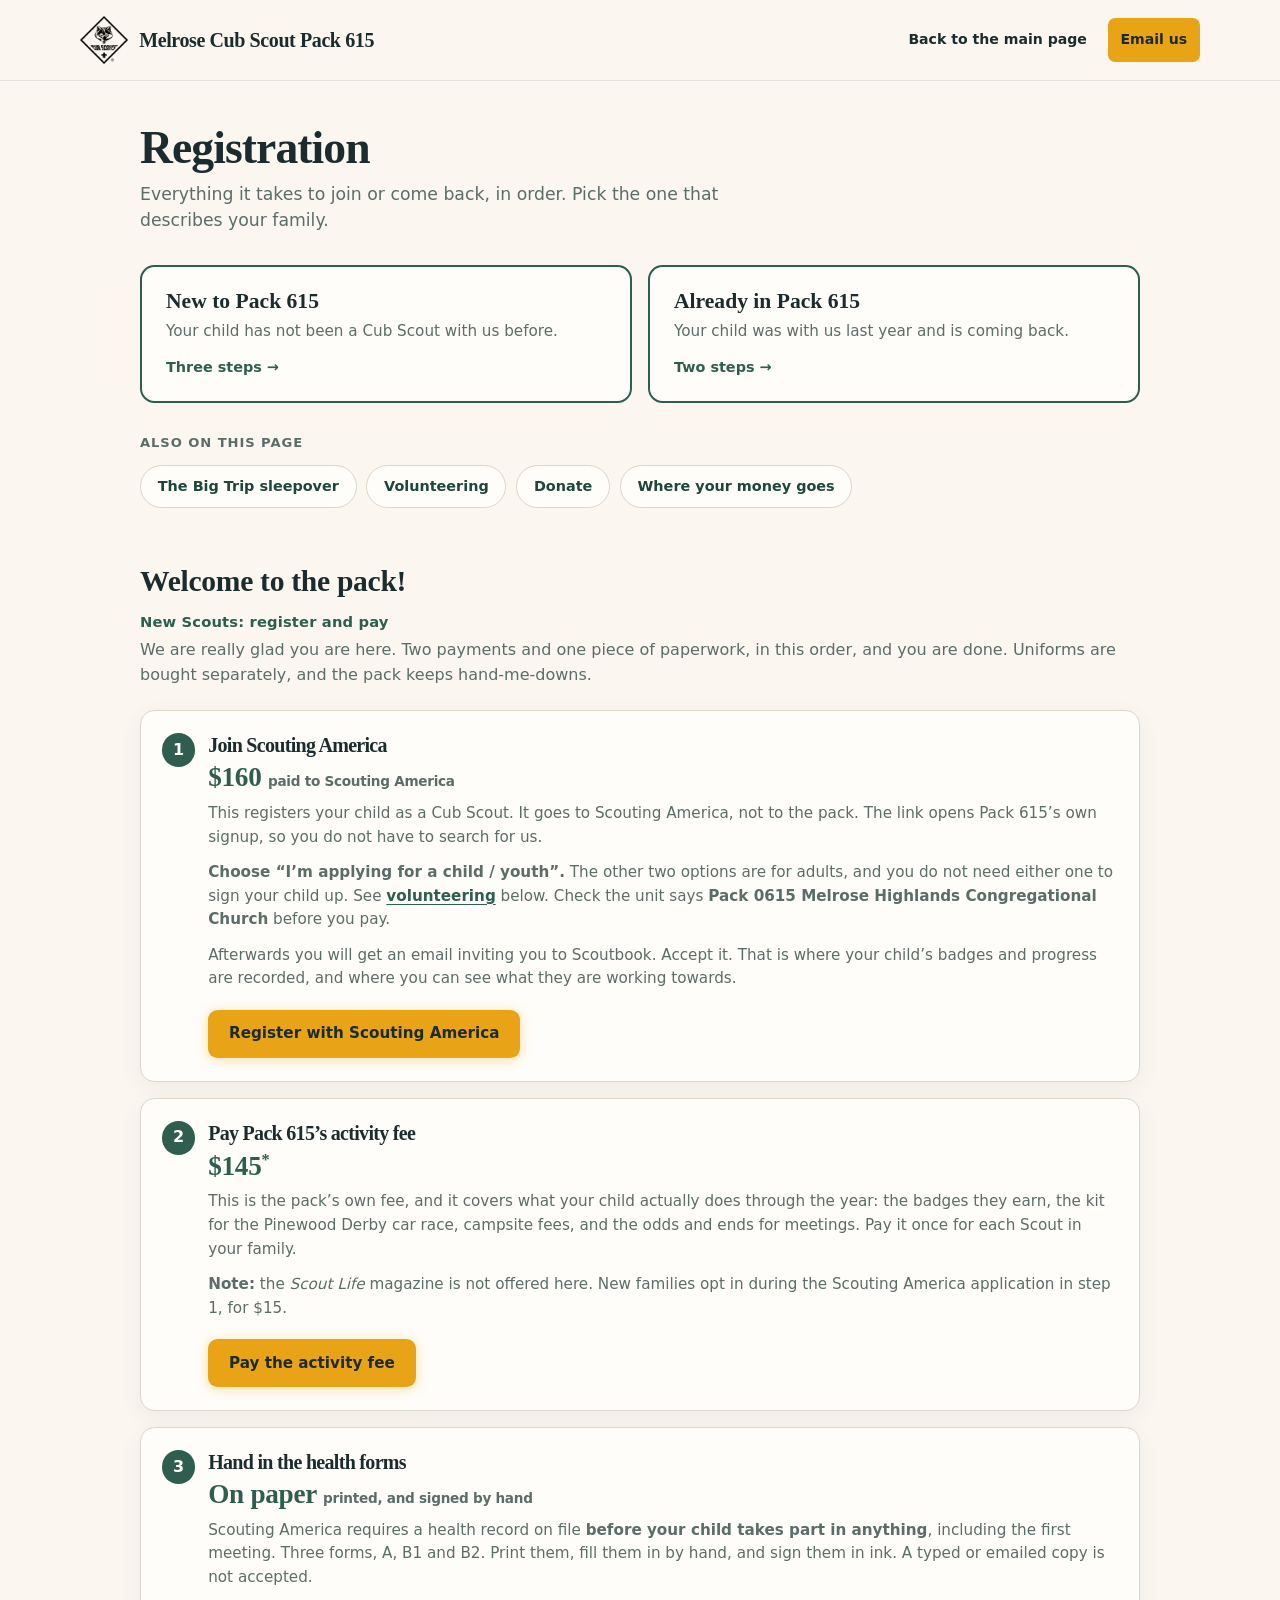
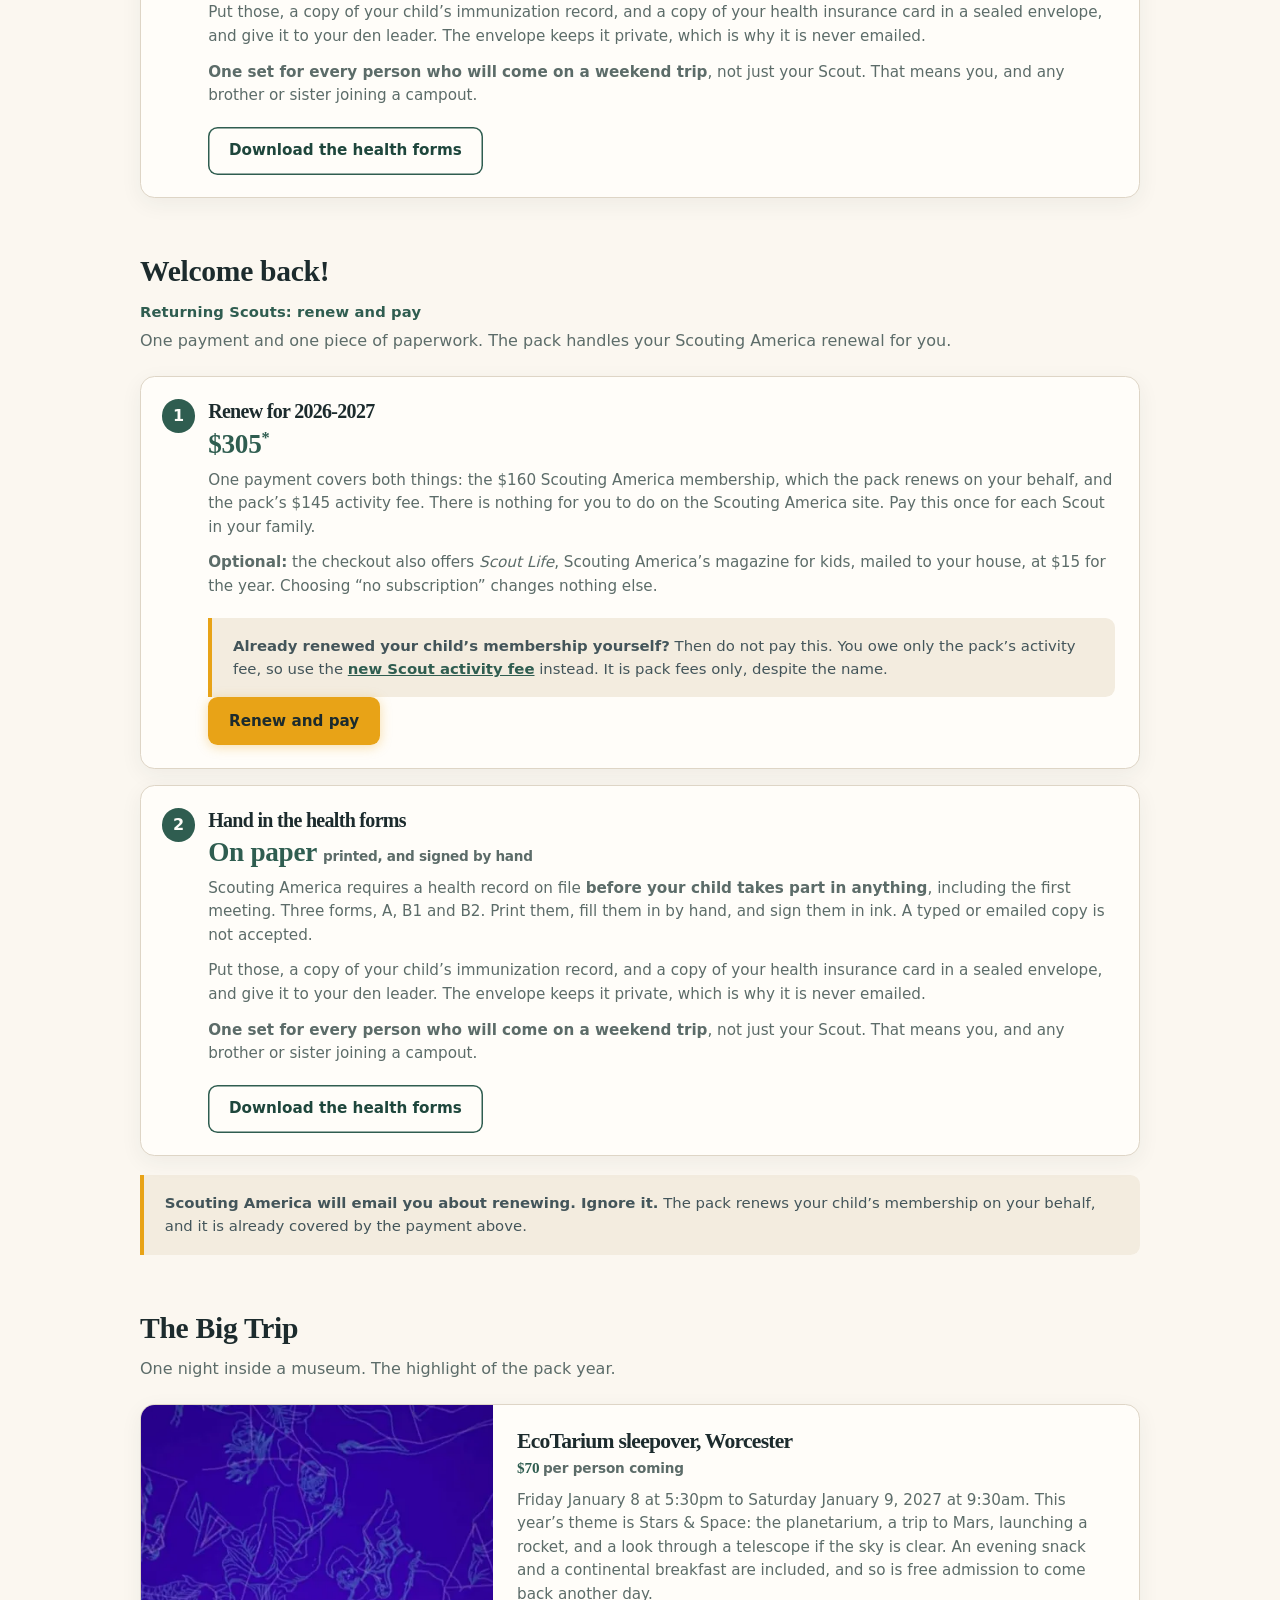
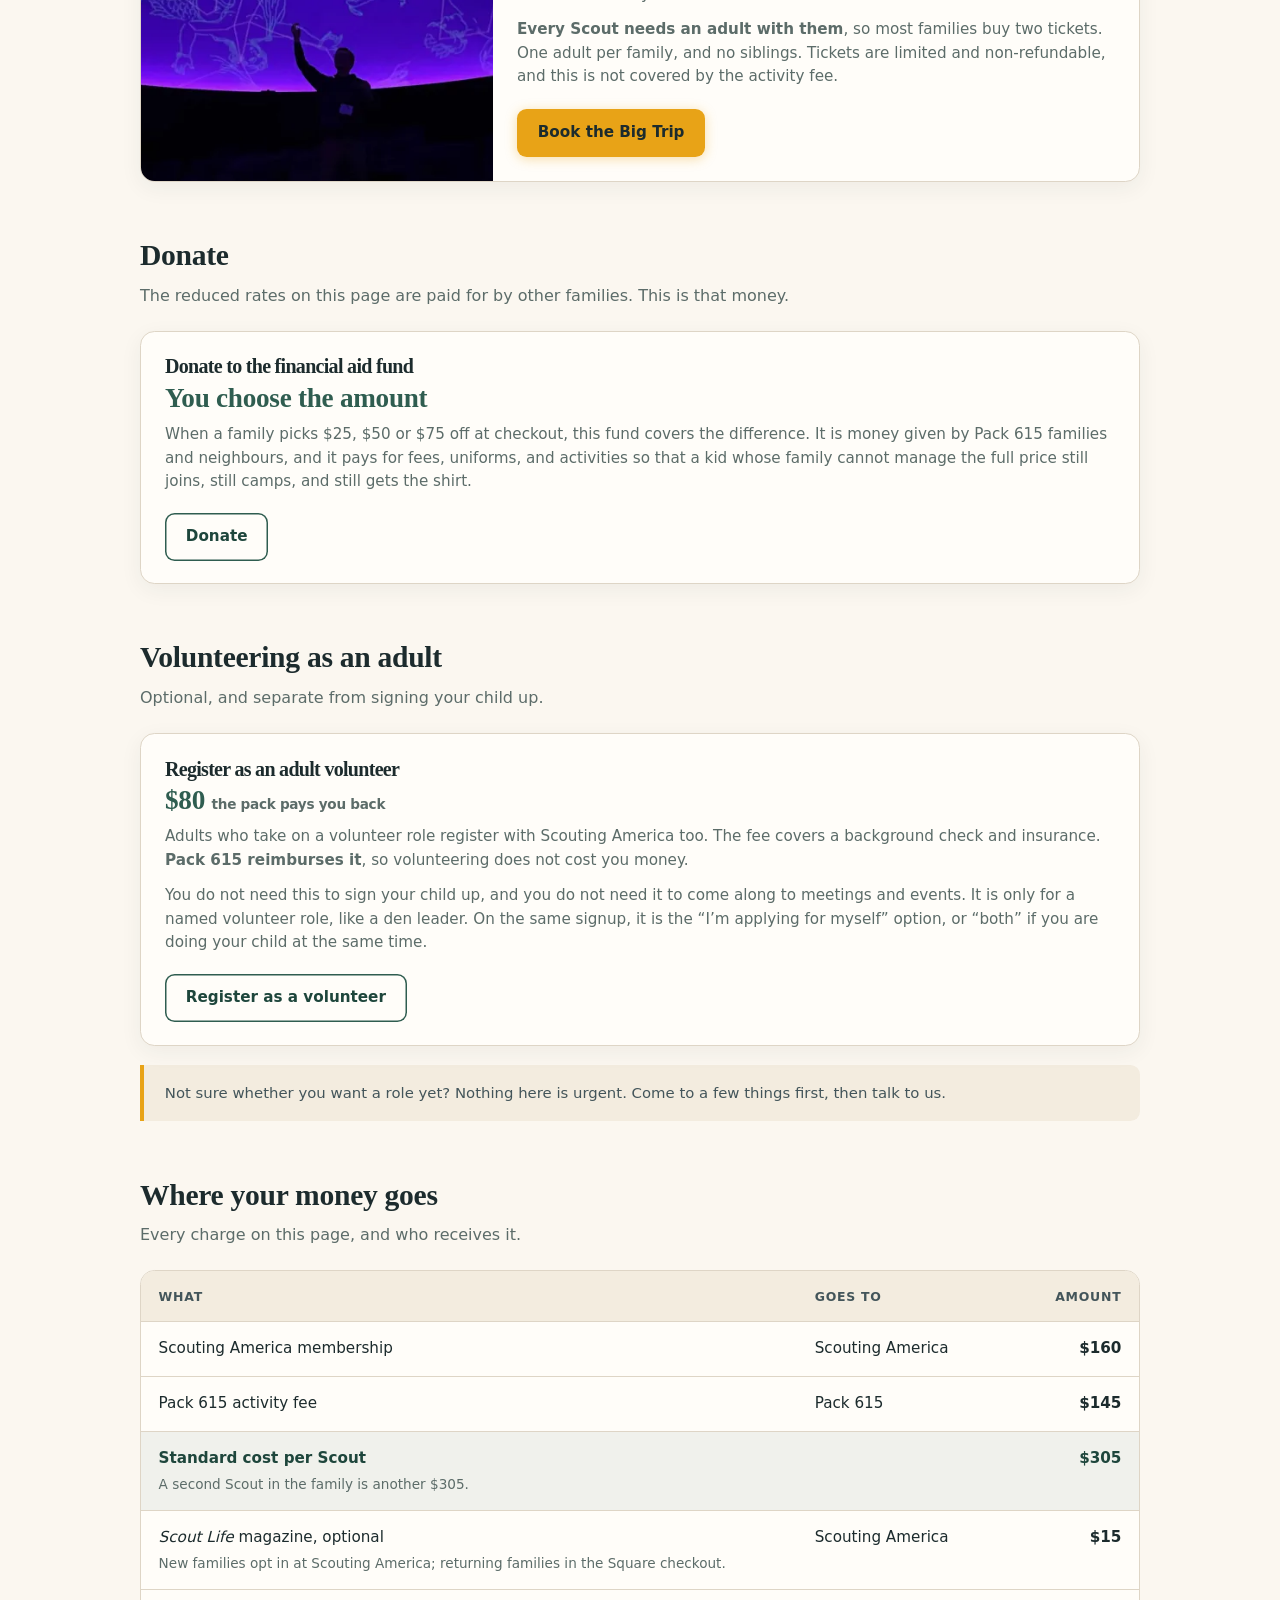
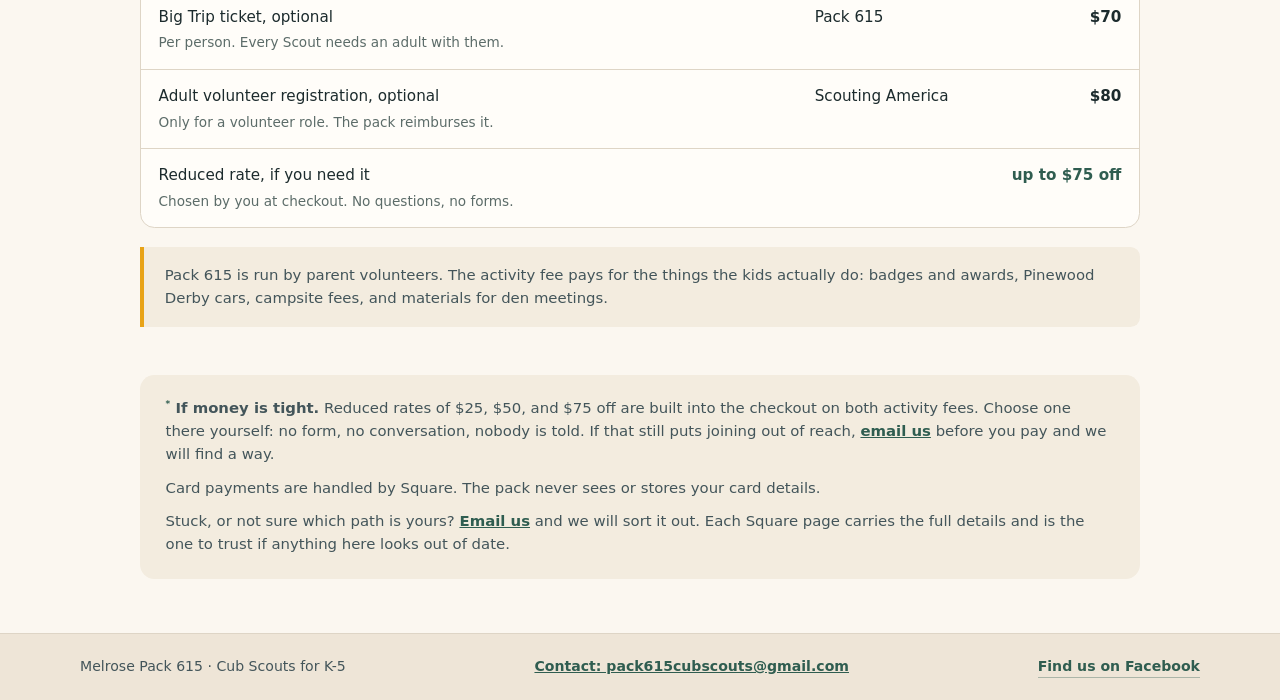
==== register/index.html @ 04fb2e7a "Add /register, correct the annual cost, add the Big Trip band The FAQ said about $290 a year, from $" ====
<!doctype html>
<html lang="en">
  <head>
    <meta charset="utf-8">
    <meta name="viewport" content="width=device-width, initial-scale=1">
    <meta name="robots" content="noindex, follow">
    <meta name="description" content="How to register with Melrose Cub Scout Pack 615: what to pay, what to sign, and in what order. New and returning families each have their own steps.">
    <title>Registration | Melrose Cub Scout Pack 615</title>
    <link rel="icon" href="../assets/cub-scouts-logo-black.png" type="image/png">
    <link rel="stylesheet" href="../assets/site.css?v=98">
    <style>
      .pay-main { width: min(1000px, calc(100% - 2.5rem)); margin: 0 auto; padding: 2.6rem 0 3.4rem; }
      .pay-head { max-width: 38rem; }
      .pay-head h1 { margin: 0 0 .55rem; font-family: var(--display); font-size: clamp(2rem, 5vw, 2.85rem); font-weight: 700; letter-spacing: -.02em; line-height: 1.08; }
      .pay-head p { margin: 0; color: var(--muted); font-size: 1.08rem; }

      .pay-fork { display: grid; gap: 1rem; margin: 1.9rem 0 0; padding: 0; list-style: none; }
      @media (min-width: 700px) { .pay-fork { grid-template-columns: repeat(2, 1fr); } }
      .fork-card { display: block; padding: 1.4rem 1.5rem; border: 2px solid var(--pine); border-radius: .9rem; background: var(--white); color: var(--ink); text-decoration: none; transition: background .18s ease, transform .18s ease; }
      .fork-card:hover { background: var(--cream); transform: translateY(-2px); }
      .fork-card strong { display: block; font-family: var(--display); font-size: 1.35rem; font-weight: 700; line-height: 1.2; }
      .fork-card span { display: block; margin-top: .3rem; color: var(--muted); font-size: .95rem; }
      .fork-card em { display: block; margin-top: .8rem; color: var(--pine); font-size: .9rem; font-weight: 800; font-style: normal; }

      .jump-label { margin: 1.9rem 0 .7rem; color: var(--muted); font-size: .82rem; font-weight: 800; letter-spacing: .07em; text-transform: uppercase; }
      .jump-nav { display: flex; flex-wrap: wrap; gap: .6rem; margin: 0; padding: 0; list-style: none; }
      .jump-nav a { display: inline-flex; align-items: center; min-height: 2.7rem; padding: .5rem 1.05rem; border: 1px solid var(--line); border-radius: 2rem; background: var(--white); color: var(--pine-deep); font-size: .9rem; font-weight: 800; text-decoration: none; transition: background .18s ease, border-color .18s ease; }
      .jump-nav a:hover { border-color: var(--pine); background: var(--cream); }

      .trip-card { display: grid; gap: 0; border: 1px solid var(--line); border-radius: .9rem; background: var(--white); box-shadow: 0 6px 22px rgba(28, 43, 45, .06); overflow: hidden; }
      @media (min-width: 760px) { .trip-card { grid-template-columns: 22rem 1fr; } }
      .trip-figure { margin: 0; background: var(--cream); }
      .trip-figure img { width: 100%; height: 100%; min-height: 13rem; object-fit: cover; object-position: 50% 45%; }
      .trip-body { padding: 1.5rem; }
      .trip-body h3 { margin: 0 0 .3rem; font-family: var(--display); font-size: 1.35rem; font-weight: 700; line-height: 1.2; }
      .trip-body p { margin: 0 0 .75rem; color: var(--muted); font-size: .95rem; }
      .trip-body p.step-amount { color: var(--pine); }
      .trip-body .button { margin-top: .5rem; }

      .pay-path { margin: 3.2rem 0 0; scroll-margin-top: 6rem; }
      .path-label { display: block; margin-top: .35rem; color: var(--pine); font-family: var(--body); font-size: .92rem; font-weight: 800; letter-spacing: .01em; }
      @media (max-width: 460px) { .pay-main .brand-name, .site-header .brand-name { font-size: .95rem; } }
      .pay-nav { display: flex; align-items: center; gap: .5rem; font-size: .88rem; font-weight: 700; }
      .pay-nav a { display: inline-flex; align-items: center; min-height: 2.75rem; padding: .5rem .8rem; white-space: nowrap; border-radius: .45rem; color: var(--ink); text-decoration: none; }
      .pay-nav a:hover { background: var(--cream); }
      .pay-nav .pay-nav-cta { background: var(--gold); font-weight: 800; }
      .pay-nav .pay-nav-cta:hover { background: #f2b834; }
      .nav-short { display: inline; }
      .nav-long { display: none; }
      @media (min-width: 560px) { .nav-short { display: none; } .nav-long { display: inline; } }
      .pay-path > h2 { margin: 0 0 .3rem; font-family: var(--display); font-size: 1.85rem; font-weight: 700; letter-spacing: -.01em; }
      .pay-path > .path-sub { margin: 0 0 1.4rem; color: var(--muted); font-size: 1rem; }

      .steps { margin: 0; padding: 0; list-style: none; counter-reset: step; }
      .steps > li { position: relative; margin: 0 0 1rem; padding: 1.4rem 1.5rem 1.4rem 4.2rem; border: 1px solid var(--line); border-radius: .9rem; background: var(--white); box-shadow: 0 6px 22px rgba(28, 43, 45, .06); }
      .steps > li::before { counter-increment: step; content: counter(step); position: absolute; top: 1.4rem; left: 1.3rem; display: flex; align-items: center; justify-content: center; width: 2.1rem; height: 2.1rem; border-radius: 50%; background: var(--pine); color: var(--white); font-size: 1rem; font-weight: 800; }
      .steps.single > li::before { content: none; }
      .steps.single > li { padding-left: 1.5rem; }
      .steps h3 { margin: 0 0 .3rem; font-family: var(--display); font-size: 1.25rem; font-weight: 700; line-height: 1.25; }
      .step-amount { margin: 0 0 .55rem; color: var(--pine); font-family: var(--display); font-size: 1.7rem; font-weight: 700; letter-spacing: -.01em; line-height: 1.1; }
      .amt-sub { font-family: var(--body); font-size: .85rem; font-weight: 700; color: var(--muted); }
      /* Ember measures 4.42:1 on white and 3.82:1 on cream, under the 4.5:1
         small-text minimum. Pine is 7.38:1 and 6.38:1. Scoped here rather than
         changed globally, which would touch every page on the site. */
      .amt-star { color: var(--pine); font-size: .6em; font-weight: 800; }
      .steps p.step-note { margin: 0 0 .75rem; color: var(--muted); font-size: .95rem; }
      .steps p.step-note:last-of-type { margin-bottom: 1.2rem; }
      .steps .button { align-self: flex-start; }

      .aside-note { margin: 1.2rem 0 0; padding: 1.05rem 1.3rem; border-left: 4px solid var(--gold); border-radius: 0 .6rem .6rem 0; background: var(--cream); color: #43555a; font-size: .93rem; }
      .aside-note p { margin: 0; }
      .aside-note a { color: var(--pine); font-weight: 800; }

      .table-scroll { overflow-x: auto; border: 1px solid var(--line); border-radius: .9rem; background: var(--white); }
      .money-table { width: 100%; border-collapse: collapse; font-size: .95rem; }
      .money-table th, .money-table td { padding: .95rem 1.1rem; text-align: left; border-bottom: 1px solid var(--line); vertical-align: top; }
      .money-table thead th { background: var(--cream); font-size: .78rem; font-weight: 800; letter-spacing: .06em; text-transform: uppercase; color: #43555a; }
      .money-table td:last-child, .money-table th:last-child { text-align: right; white-space: nowrap; font-weight: 800; }
      .money-table tbody tr:last-child td { border-bottom: 0; }
      .row-sub { display: block; margin-top: .2rem; color: var(--muted); font-size: .85rem; font-weight: 400; }
      .row-total td { background: rgba(47, 93, 80, .07); color: var(--pine-deep); font-weight: 800; }
      .row-credit td:last-child { color: var(--pine); }
      .pay-foot { margin: 3rem 0 0; padding: 1.4rem 1.6rem; border-radius: .9rem; background: var(--cream); color: #43555a; font-size: .93rem; }
      .pay-foot p { margin: 0 0 .65rem; }
      .pay-foot p:last-child { margin-bottom: 0; }
      .pay-foot a { color: var(--pine); font-weight: 800; }
    </style>
    <script async src="https://www.googletagmanager.com/gtag/js?id=G-9PP2PN8PCG"></script>
    <script>
      window.dataLayer = window.dataLayer || [];
      function gtag(){dataLayer.push(arguments);}
      gtag('js', new Date());
      gtag('config', 'G-9PP2PN8PCG');
    </script>
    <script data-goatcounter="https://melrosepack615.goatcounter.com/count"
            async src="//gc.zgo.at/count.js"></script>
  </head>
  <body>
    <a class="skip-link" href="#main">Skip to content</a>

    <header class="site-header">
      <div class="header-inner">
        <a class="brand" href="/"><img src="../assets/cub-scouts-logo-black.png" alt=""><span class="brand-name">Melrose Cub <span class="brand-break">Scout Pack 615</span></span></a>
        <nav class="pay-nav" aria-label="Primary navigation">
          <a href="/"><span class="nav-long">Back to the main page</span><span class="nav-short">Home</span></a>
          <a class="pay-nav-cta" data-track="email-contact-register" href="mailto:pack615cubscouts@gmail.com">Email us</a>
        </nav>
      </div>
    </header>

    <!-- Every figure and condition below was checked line by line against all four
         Square product pages on 2026-09-05. Square is the source of truth: the pack
         edits it directly. Re-read every product page at recharter and whenever a
         fee changes. The arithmetic that confirms the model: activity fee $145,
         plus $160 membership, plus optional $15 Scout Life = $320 top of the
         returning range; $145 + $160 minus the largest $75 reduction = $230 bottom. -->
    <main class="pay-main" id="main">
      <div class="pay-head">
        <h1>Registration</h1>
        <p>Everything it takes to join or come back, in order. Pick the one that describes your family.</p>
      </div>

      <ul class="pay-fork">
        <li>
          <a class="fork-card" data-track="choose-new" href="#new">
            <strong>New to Pack 615</strong>
            <span>Your child has not been a Cub Scout with us before.</span>
            <em>Three steps &rarr;</em>
          </a>
        </li>
        <li>
          <a class="fork-card" data-track="choose-returning" href="#returning">
            <strong>Already in Pack 615</strong>
            <span>Your child was with us last year and is coming back.</span>
            <em>Two steps &rarr;</em>
          </a>
        </li>
      </ul>

      <p class="jump-label">Also on this page</p>
      <ul class="jump-nav">
        <li><a data-track="jump-bigtrip" href="#bigtrip">The Big Trip sleepover</a></li>
        <li><a data-track="jump-volunteering" href="#volunteering">Volunteering</a></li>
        <li><a data-track="jump-donate" href="#donate">Donate</a></li>
        <li><a data-track="jump-breakdown" href="#breakdown">Where your money goes</a></li>
      </ul>

      <section class="pay-path" id="new" aria-labelledby="new-heading">
        <h2 id="new-heading">Welcome to the pack!<span class="path-label">New Scouts: register and pay</span></h2>
        <p class="path-sub">We are really glad you are here. Two payments and one piece of paperwork, in this order, and you are done. Uniforms are bought separately, and the pack keeps hand-me-downs.</p>

        <ol class="steps">
          <li>
            <h3>Join Scouting America</h3>
            <p class="step-amount">$160 <span class="amt-sub">paid to Scouting America</span></p>
            <p class="step-note">This registers your child as a Cub Scout. It goes to Scouting America, not to the pack. The link opens Pack 615&rsquo;s own signup, so you do not have to search for us.</p>
            <p class="step-note"><strong>Choose &ldquo;I&rsquo;m applying for a child / youth&rdquo;.</strong> The other two options are for adults, and you do not need either one to sign your child up. See <a class="text-link" href="#volunteering">volunteering</a> below. Check the unit says <strong>Pack 0615 Melrose Highlands Congregational Church</strong> before you pay.</p>
            <p class="step-note">Afterwards you will get an email inviting you to Scoutbook. Accept it. That is where your child&rsquo;s badges and progress are recorded, and where you can see what they are working towards.</p>
            <a class="button button-primary" data-track="new-step-1-scouting-america" href="https://my.scouting.org/VES/OnlineReg/1.0.0/?tu=UF-MB-227paa0615" target="_blank" rel="noopener noreferrer">Register with Scouting America<span class="visually-hidden"> (opens in a new tab)</span></a>
          </li>
          <li>
            <h3>Pay Pack 615&rsquo;s activity fee</h3>
            <p class="step-amount">$145<sup class="amt-star">*</sup></p>
            <p class="step-note">This is the pack&rsquo;s own fee, and it covers what your child actually does through the year: the badges they earn, the kit for the Pinewood Derby car race, campsite fees, and the odds and ends for meetings. Pay it once for each Scout in your family.</p>
            <p class="step-note"><strong>Note:</strong> the <em>Scout Life</em> magazine is not offered here. New families opt in during the Scouting America application in step 1, for $15.</p>
            <a class="button button-primary" data-track="new-step-2-activity-fee" href="https://cub-scout-pack-615.square.site/product/pack-615-annual-activity-fee-for-new-scouts-2026-2027-/K3UUQYSECRKVDFJDXLRHYE5B" target="_blank" rel="noopener noreferrer">Pay the activity fee<span class="visually-hidden"> for new Scouts, opens Square in a new tab</span></a>
          </li>
          <li>
            <h3>Hand in the health forms</h3>
            <p class="step-amount">On paper <span class="amt-sub">printed, and signed by hand</span></p>
            <p class="step-note">Scouting America requires a health record on file <strong>before your child takes part in anything</strong>, including the first meeting. Three forms, A, B1 and B2. Print them, fill them in by hand, and sign them in ink. A typed or emailed copy is not accepted.</p>
            <p class="step-note">Put those, a copy of your child&rsquo;s immunization record, and a copy of your health insurance card in a sealed envelope, and give it to your den leader. The envelope keeps it private, which is why it is never emailed.</p>
            <p class="step-note"><strong>One set for every person who will come on a weekend trip</strong>, not just your Scout. That means you, and any brother or sister joining a campout.</p>
            <a class="button button-outline" data-track="health-forms" href="https://filestore.scouting.org/filestore/HealthSafety/pdf/680-001_AB.pdf" target="_blank" rel="noopener noreferrer">Download the health forms<span class="visually-hidden"> (PDF, opens in a new tab)</span></a>
          </li>
        </ol>
      </section>

      <section class="pay-path" id="returning" aria-labelledby="returning-heading">
        <h2 id="returning-heading">Welcome back!<span class="path-label">Returning Scouts: renew and pay</span></h2>
        <p class="path-sub">One payment and one piece of paperwork. The pack handles your Scouting America renewal for you.</p>

        <ol class="steps">
          <li>
            <h3>Renew for 2026-2027</h3>
            <p class="step-amount">$305<sup class="amt-star">*</sup></p>
            <p class="step-note">One payment covers both things: the $160 Scouting America membership, which the pack renews on your behalf, and the pack&rsquo;s $145 activity fee. There is nothing for you to do on the Scouting America site. Pay this once for each Scout in your family.</p>
            <p class="step-note"><strong>Optional:</strong> the checkout also offers <em>Scout Life</em>, Scouting America&rsquo;s magazine for kids, mailed to your house, at $15 for the year. Choosing &ldquo;no subscription&rdquo; changes nothing else.</p>
            <div class="aside-note aside-inline">
              <p><strong>Already renewed your child&rsquo;s membership yourself?</strong> Then do not pay this. You owe only the pack&rsquo;s activity fee, so use the <a data-track="returning-already-renewed" href="https://cub-scout-pack-615.square.site/product/pack-615-annual-activity-fee-for-new-scouts-2026-2027-/K3UUQYSECRKVDFJDXLRHYE5B" target="_blank" rel="noopener noreferrer">new Scout activity fee<span class="visually-hidden"> (opens Square in a new tab)</span></a> instead. It is pack fees only, despite the name.</p>
            </div>
            <a class="button button-primary" data-track="returning-renew" href="https://cub-scout-pack-615.square.site/product/pack-615-annual-activity-fee-for-returning-scouts-2026-2027-/QRHUWHSKV26BSYASTLAPGGGP" target="_blank" rel="noopener noreferrer">Renew and pay<span class="visually-hidden"> the returning Scout fee, opens Square in a new tab</span></a>
          </li>
          <li>
            <h3>Hand in the health forms</h3>
            <p class="step-amount">On paper <span class="amt-sub">printed, and signed by hand</span></p>
            <p class="step-note">Scouting America requires a health record on file <strong>before your child takes part in anything</strong>, including the first meeting. Three forms, A, B1 and B2. Print them, fill them in by hand, and sign them in ink. A typed or emailed copy is not accepted.</p>
            <p class="step-note">Put those, a copy of your child&rsquo;s immunization record, and a copy of your health insurance card in a sealed envelope, and give it to your den leader. The envelope keeps it private, which is why it is never emailed.</p>
            <p class="step-note"><strong>One set for every person who will come on a weekend trip</strong>, not just your Scout. That means you, and any brother or sister joining a campout.</p>
            <a class="button button-outline" data-track="health-forms" href="https://filestore.scouting.org/filestore/HealthSafety/pdf/680-001_AB.pdf" target="_blank" rel="noopener noreferrer">Download the health forms<span class="visually-hidden"> (PDF, opens in a new tab)</span></a>
          </li>
        </ol>

        <div class="aside-note">
          <p><strong>Scouting America will email you about renewing. Ignore it.</strong> The pack renews your child&rsquo;s membership on your behalf, and it is already covered by the payment above.</p>
        </div>

      </section>

      <section class="pay-path" id="bigtrip" aria-labelledby="bigtrip-heading">
        <h2 id="bigtrip-heading">The Big Trip</h2>
        <p class="path-sub">One night inside a museum. The highlight of the pack year.</p>

        <div class="trip-card">
          <figure class="trip-figure">
            <picture>
              <source type="image/webp" sizes="(min-width: 760px) 22rem, 100vw"
                      srcset="../assets/photos/webp/ecotarium-planetarium-card-500.webp 500w, ../assets/photos/webp/ecotarium-planetarium-card-1000.webp 1000w">
              <img src="../assets/photos/ecotarium-planetarium-card.jpg" width="1000" height="869" loading="lazy" alt="Constellations projected across the dome of the EcoTarium planetarium.">
            </picture>
          </figure>
          <div class="trip-body">
            <h3>EcoTarium sleepover, Worcester</h3>
            <p class="step-amount">$70 <span class="amt-sub">per person coming</span></p>
            <p>Friday January 8 at 5:30pm to Saturday January 9, 2027 at 9:30am. This year&rsquo;s theme is Stars &amp; Space: the planetarium, a trip to Mars, launching a rocket, and a look through a telescope if the sky is clear. An evening snack and a continental breakfast are included, and so is free admission to come back another day.</p>
            <p><strong>Every Scout needs an adult with them</strong>, so most families buy two tickets. One adult per family, and no siblings. Tickets are limited and non-refundable, and this is not covered by the activity fee.</p>
            <a class="button button-primary" data-track="pay-ecotarium" href="https://cub-scout-pack-615.square.site/product/big-trip-2026-ecotarium-sleepover-january-8/7EASFEZSZ256WSUDQSMFPQBF" target="_blank" rel="noopener noreferrer">Book the Big Trip<span class="visually-hidden"> (opens Square in a new tab)</span></a>
          </div>
        </div>
      </section>

      <section class="pay-path" id="donate" aria-labelledby="donate-heading">
        <h2 id="donate-heading">Donate</h2>
        <p class="path-sub">The reduced rates on this page are paid for by other families. This is that money.</p>

        <ol class="steps single">
          <li>
            <h3>Donate to the financial aid fund</h3>
            <p class="step-amount">You choose the amount</p>
            <p class="step-note">When a family picks $25, $50 or $75 off at checkout, this fund covers the difference. It is money given by Pack 615 families and neighbours, and it pays for fees, uniforms, and activities so that a kid whose family cannot manage the full price still joins, still camps, and still gets the shirt.</p>
            <a class="button button-outline" data-track="pay-financial-aid" href="https://cub-scout-pack-615.square.site/product/pack-financial-aid-donation/4" target="_blank" rel="noopener noreferrer">Donate<span class="visually-hidden"> to the financial aid fund, opens Square in a new tab</span></a>
          </li>
        </ol>
      </section>


      <section class="pay-path" id="volunteering" aria-labelledby="volunteering-heading">
        <h2 id="volunteering-heading">Volunteering as an adult</h2>
        <p class="path-sub">Optional, and separate from signing your child up.</p>

        <ol class="steps single">
          <li>
            <h3>Register as an adult volunteer</h3>
            <p class="step-amount">$80 <span class="amt-sub">the pack pays you back</span></p>
            <p class="step-note">Adults who take on a volunteer role register with Scouting America too. The fee covers a background check and insurance. <strong>Pack 615 reimburses it</strong>, so volunteering does not cost you money.</p>
            <p class="step-note">You do not need this to sign your child up, and you do not need it to come along to meetings and events. It is only for a named volunteer role, like a den leader. On the same signup, it is the &ldquo;I&rsquo;m applying for myself&rdquo; option, or &ldquo;both&rdquo; if you are doing your child at the same time.</p>
            <a class="button button-outline" data-track="volunteer-register" href="https://my.scouting.org/VES/OnlineReg/1.0.0/?tu=UF-MB-227paa0615" target="_blank" rel="noopener noreferrer">Register as a volunteer<span class="visually-hidden"> (opens Scouting America in a new tab)</span></a>
          </li>
        </ol>

        <div class="aside-note">
          <p>Not sure whether you want a role yet? Nothing here is urgent. Come to a few things first, then talk to us.</p>
        </div>
      </section>

      <section class="pay-path" id="breakdown" aria-labelledby="breakdown-heading">
        <h2 id="breakdown-heading">Where your money goes</h2>
        <p class="path-sub">Every charge on this page, and who receives it.</p>

        <div class="table-scroll">
          <table class="money-table">
            <caption class="visually-hidden">Pack 615 fees for the 2026-2027 year, showing who receives each payment.</caption>
            <thead>
              <tr><th scope="col">What</th><th scope="col">Goes to</th><th scope="col">Amount</th></tr>
            </thead>
            <tbody>
              <tr><td>Scouting America membership</td><td>Scouting America</td><td>$160</td></tr>
              <tr><td>Pack 615 activity fee</td><td>Pack 615</td><td>$145</td></tr>
              <tr class="row-total"><td>Standard cost <strong>per Scout</strong><br><span class="row-sub">A second Scout in the family is another $305.</span></td><td></td><td>$305</td></tr>
              <tr><td><em>Scout Life</em> magazine, optional<br><span class="row-sub">New families opt in at Scouting America; returning families in the Square checkout.</span></td><td>Scouting America</td><td>$15</td></tr>
              <tr><td>Big Trip ticket, optional<br><span class="row-sub">Per person. Every Scout needs an adult with them.</span></td><td>Pack 615</td><td>$70</td></tr>
              <tr><td>Adult volunteer registration, optional<br><span class="row-sub">Only for a volunteer role. The pack reimburses it.</span></td><td>Scouting America</td><td>$80</td></tr>
              <tr class="row-credit"><td>Reduced rate, if you need it<br><span class="row-sub">Chosen by you at checkout. No questions, no forms.</span></td><td></td><td>up to $75 off</td></tr>
            </tbody>
          </table>
        </div>

        <div class="aside-note">
          <p>Pack 615 is run by parent volunteers. The activity fee pays for the things the kids actually do: badges and awards, Pinewood Derby cars, campsite fees, and materials for den meetings.</p>
        </div>
      </section>

      <div class="pay-foot">
        <p><strong><sup class="amt-star">*</sup> If money is tight.</strong> Reduced rates of $25, $50, and $75 off are built into the checkout on both activity fees. Choose one there yourself: no form, no conversation, nobody is told. If that still puts joining out of reach, <a data-track="cost-help-contact" href="mailto:pack615cubscouts@gmail.com">email us</a> before you pay and we will find a way.</p>
        <p>Card payments are handled by Square. The pack never sees or stores your card details.</p>
        <p>Stuck, or not sure which path is yours? <a data-track="email-contact-register-foot" href="mailto:pack615cubscouts@gmail.com">Email us</a> and we will sort it out. Each Square page carries the full details and is the one to trust if anything here looks out of date.</p>
      </div>
    </main>

    <footer class="site-footer">
      <div class="footer-inner">
        <p>Melrose Pack 615 &middot; Cub Scouts for <span class="no-break">K-5</span></p>
        <a class="footer-contact" href="mailto:pack615cubscouts@gmail.com">Contact: pack615cubscouts@gmail.com</a>
        <a data-track="facebook-register" class="footer-social" href="https://www.facebook.com/melrosepack615" target="_blank" rel="noopener noreferrer">Find us on Facebook<span class="visually-hidden"> (opens in a new tab)</span></a>
      </div>
    </footer>

    <script>
      // Same shape as the main page: one data-track label feeds both counters,
      // on a click listener so the link still works if analytics is blocked.
      (function () {
        function track(name, detail) {
          if (typeof gtag === 'function') { gtag('event', name, detail || {}); }
          if (window.goatcounter && typeof window.goatcounter.count === 'function') {
            var label = (detail && detail.link_name) || name;
            window.goatcounter.count({ path: name + ': ' + label, title: label, event: true });
          }
        }
        document.addEventListener('click', function (e) {
          var el = e.target.closest && e.target.closest('[data-track]');
          if (!el) return;
          track('link_click', { link_name: el.getAttribute('data-track'), link_url: el.getAttribute('href') || '' });
        });
      })();
    </script>
  </body>
</html>
---- assets/site.css ----
:root {
  --paper: #fbf7f0;
  --cream: #f3ecdf;
  --ink: #1c2b2d;
  --pine: #2f5d50;
  --pine-deep: #1e463c;
  --gold: #e8a317;
  --ember: #c4552b;
  --muted: #5c6c69;
  --line: #ded5c6;
  --white: #fffdf9;
  --display: Iowan Old Style, Palatino Linotype, Palatino, Book Antiqua, Georgia, serif;
  --body: ui-sans-serif, system-ui, -apple-system, BlinkMacSystemFont, "Segoe UI", sans-serif;
  --shadow: 0 18px 48px rgba(28, 43, 45, .13);
}

* { box-sizing: border-box; }
html { scroll-behavior: smooth; }
body { margin: 0; background: var(--paper); color: var(--ink); font-family: var(--body); font-size: 16px; line-height: 1.55; }
img { display: block; max-width: 100%; height: auto; }
a { color: inherit; }
/* Focus ring. Gold measured 2.03:1 on paper and 1.85:1 on cream, under the 3:1
   minimum for a focus indicator, so keyboard users had a ring they could barely
   see. Pine is 6.00 to 7.38 across every light surface on the site. It is the
   reverse on the dark band, where pine drops to 2.32 and gold reaches 8.01, so
   that one surface keeps gold. Measured, not eyeballed. */
a:focus-visible, summary:focus-visible, button:focus-visible { outline: 3px solid var(--pine); outline-offset: 4px; }
.bigtrip a:focus-visible { outline-color: var(--gold); }
.skip-link { position: fixed; top: -4rem; left: 1rem; z-index: 30; padding: .7rem 1rem; border-radius: 0 0 .4rem .4rem; background: var(--ink); color: var(--paper); font-weight: 800; }
.skip-link:focus { top: 0; }

.site-header { position: sticky; top: 0; z-index: 20; border-bottom: 1px solid rgba(28, 43, 45, .1); background: rgba(251, 247, 240, .95); backdrop-filter: blur(14px); }
.header-inner, .content-wrap, .footer-inner { width: min(1120px, calc(100% - 2.5rem)); margin: 0 auto; }
.header-inner { min-height: 4.75rem; display: flex; align-items: center; justify-content: space-between; gap: 1rem; }
.brand { display: inline-flex; flex: 1 1 auto; align-items: center; min-width: 0; gap: .7rem; color: var(--ink); font-family: var(--display); font-size: 1.25rem; font-weight: 700; letter-spacing: -.02em; line-height: 1.05; text-decoration: none; white-space: nowrap; }
.brand-name { min-width: 0; }
.brand img { width: 3rem; height: 3rem; flex: 0 0 auto; object-fit: contain; }
.desktop-nav { display: none; align-items: center; gap: 1.6rem; font-size: .88rem; font-weight: 700; }
.desktop-nav a, .contact-link { color: var(--ink); text-decoration: none; }
.desktop-nav a:hover, .contact-link:hover { color: var(--pine); }
.desktop-nav a.nav-cta { display: inline-flex; align-items: center; min-height: 2.6rem; padding: .45rem 1rem; border-radius: .55rem; background: var(--gold); color: var(--ink); font-weight: 800; transition: background .18s ease; }
.desktop-nav a.nav-cta:hover { background: #f2b834; color: var(--ink); }
.contact-link { display: inline-flex; align-items: center; min-height: 2.5rem; padding: .45rem .7rem; border: 1px solid var(--line); border-radius: .35rem; font-size: .82rem; font-weight: 850; white-space: nowrap; }
.mobile-nav { position: relative; flex: 0 0 auto; }
.mobile-nav summary { display: inline-flex; align-items: center; justify-content: center; width: 2.75rem; min-width: 2.75rem; height: 2.75rem; min-height: 2.75rem; padding: 0; border: 1px solid var(--line); border-radius: .35rem; cursor: pointer; color: var(--pine); line-height: 1; list-style: none; }
.mobile-nav summary svg { width: 1.25rem; height: 1.25rem; }
.mobile-nav[open] summary { border-color: var(--pine); background: var(--cream); }
.mobile-nav summary::-webkit-details-marker { display: none; }
.mobile-links { position: absolute; top: calc(100% + .9rem); right: 0; display: grid; width: 15rem; padding: .55rem; border: 1px solid var(--line); border-radius: .6rem; background: var(--white); box-shadow: var(--shadow); }
.mobile-links a { padding: .7rem .8rem; border-radius: .35rem; font-weight: 700; text-decoration: none; }
.mobile-links a:hover { background: var(--cream); }

/* The hero shares the header's paper so the top of the page reads as one
   surface interrupted only by the photo. Gold is reserved for the headline
   marker and the primary button, so the seam is pine: structure, not accent. */
.hero { position: relative; isolation: isolate; overflow: hidden; background: var(--paper); color: var(--ink); }
.hero-media { position: relative; }
.hero-media::after { content: ""; position: absolute; right: 0; bottom: 0; left: 0; height: .35rem; background: var(--pine); }
.hero-photo { width: 100%; height: clamp(15rem, 64vw, 27rem); object-fit: cover; object-position: 50% 42%; }
.hero-inner { width: min(1120px, calc(100% - 2.5rem)); margin: 0 auto; padding: 1.7rem 0 2rem; display: grid; align-items: center; }
.hero h1, h2, h3 { font-family: var(--display); letter-spacing: -.035em; text-wrap: balance; }
.hero h1 { margin: 0; font-size: clamp(2.05rem, 7.4vw, 3.4rem); line-height: 1.02; }
.hero h1 .hl { background: linear-gradient(180deg, rgba(232, 163, 23, 0) 66%, rgba(232, 163, 23, .5) 66%, rgba(232, 163, 23, .5) 94%, rgba(232, 163, 23, 0) 94%); }
.hero-copy-block { max-width: 42rem; }
.hero-copy { max-width: 37rem; margin: .75rem 0 0; color: #3f504e; font-size: clamp(.95rem, 2.8vw, 1.08rem); line-height: 1.45; }
.hero-actions { display: grid; gap: .6rem; margin-top: 1.1rem; }
.button { display: inline-flex; align-items: center; justify-content: center; min-height: 3rem; padding: .7rem 1.3rem; border: 0; border-radius: .6rem; font-size: .95rem; font-weight: 750; text-align: center; text-decoration: none; transition: background .18s ease, color .18s ease, transform .18s ease, box-shadow .18s ease; }
.button:hover { transform: translateY(-1px); }
.button-primary { background: var(--gold); color: var(--ink); box-shadow: 0 2px 12px rgba(232, 163, 23, .35); }
.button-primary:hover { background: #f2b834; }
.button-ghost { box-shadow: inset 0 0 0 1.5px rgba(251, 247, 240, .75); color: var(--paper); }
.button-ghost:hover { box-shadow: inset 0 0 0 1.5px var(--paper); background: rgba(251, 247, 240, .12); }
.button-outline { box-shadow: inset 0 0 0 1.5px var(--pine); color: var(--pine-deep); background: rgba(255, 253, 249, .55); }
.button-outline:hover { background: var(--white); }
.hero-note { max-width: 34rem; margin: .6rem 0 0; color: #4c5e5b; font-size: .84rem; font-weight: 650; }

.home-intro { position: relative; z-index: 1; margin-top: -4.6rem; padding-bottom: clamp(4rem, 8vw, 6.5rem); }
.welcome-card { max-width: 58rem; padding: clamp(1.6rem, 5vw, 3rem); border: 1px solid var(--line); border-top: .45rem solid var(--ember); border-radius: .5rem; background: var(--white); box-shadow: var(--shadow); }
.welcome-card h2 { max-width: 21ch; margin: 0; font-size: clamp(2rem, 5vw, 3rem); line-height: 1.03; }
.welcome-card p { max-width: 44rem; margin: 1.1rem 0 0; color: var(--muted); font-size: 1.05rem; }
.experience-section { display: grid; overflow: hidden; margin: 1.25rem 0; border: 1px solid var(--line); border-radius: .5rem; background: var(--pine); box-shadow: 0 4px 0 rgba(28, 43, 45, .04); color: var(--paper); }
.experience-section > img { width: 100%; min-height: 15rem; object-fit: cover; }
.experience-copy { display: flex; flex-direction: column; justify-content: center; padding: clamp(1.5rem, 4vw, 2.5rem); }
.experience-copy .eyebrow { color: #f6c85f; }
.experience-copy h2 { max-width: 13ch; margin: 0; font-size: clamp(2rem, 5vw, 3rem); line-height: 1.03; }
.experience-copy p:last-child { max-width: 30rem; margin: 1rem 0 0; color: #dce9df; }
.tbc { display: inline; padding: .05em .2em; border-bottom: 2px dotted var(--ember); border-radius: .15rem; background: #fff0d0; color: #643118; font-family: var(--body); font-size: .86em; font-weight: 750; letter-spacing: 0; }
.route-grid { display: grid; gap: 1rem; margin-top: 1.25rem; }
.route-card { min-height: 15rem; padding: clamp(1.5rem, 4vw, 2.15rem); border: 1px solid var(--line); border-radius: .5rem; background: var(--white); box-shadow: 0 4px 0 rgba(28, 43, 45, .04); text-decoration: none; transition: transform .18s ease, box-shadow .18s ease; }
.route-card:hover { transform: translateY(-4px); box-shadow: var(--shadow); }
.route-card.guide { border-top: .35rem solid var(--gold); }
.route-card.join { border-top: .35rem solid var(--ember); }
.card-mark { display: grid; place-items: center; width: 2.75rem; height: 2.75rem; margin-bottom: 1.1rem; border-radius: 50%; background: var(--cream); color: var(--pine); font-family: var(--display); font-size: 1.5rem; font-weight: 800; }
.route-card h3 { margin: 0; font-size: clamp(1.75rem, 4vw, 2.25rem); line-height: 1.03; }
.route-card p { max-width: 29rem; margin: .7rem 0 0; color: var(--muted); }
.route-card .arrow { display: inline-block; margin-top: 1.25rem; color: var(--pine); font-weight: 850; }

.page-hero { position: relative; overflow: hidden; padding: clamp(3.75rem, 9vw, 7rem) 0 clamp(3.3rem, 7vw, 5.5rem); background: var(--cream); }
.page-hero .content-wrap { position: relative; z-index: 1; }
.eyebrow { margin: 0 0 .7rem; color: var(--ember); font-size: .75rem; font-weight: 900; letter-spacing: .16em; text-transform: uppercase; }
.page-hero h1 { max-width: 12ch; margin: 0; font-family: var(--display); font-size: clamp(3rem, 9vw, 5.4rem); letter-spacing: -.04em; line-height: .94; }
.page-hero p:last-child { max-width: 39rem; margin: 1.25rem 0 0; color: var(--muted); font-size: clamp(1.03rem, 2.5vw, 1.2rem); }
.embed-section { padding: clamp(2.5rem, 6vw, 4.5rem) 0 clamp(4rem, 8vw, 6.5rem); }
.guide-lead { display: grid; overflow: hidden; margin-bottom: 1.25rem; border: 1px solid var(--line); border-radius: .65rem; background: var(--cream); box-shadow: 0 4px 0 rgba(28, 43, 45, .04); }
.guide-lead > img { width: 100%; min-height: 14rem; object-fit: cover; }
.guide-lead-copy { display: flex; flex-direction: column; justify-content: center; padding: clamp(1.5rem, 4vw, 2.5rem); }
.guide-lead-copy h2 { max-width: 14ch; margin: 0; font-size: clamp(2rem, 5vw, 3rem); line-height: 1.03; }
.guide-lead-copy p:last-child { max-width: 32rem; margin: 1rem 0 0; color: var(--muted); }
.embed-card { padding: clamp(1rem, 3vw, 2rem); border: 1px solid var(--line); border-radius: .65rem; background: var(--white); box-shadow: var(--shadow); }
.embed-toolbar { display: flex; flex-wrap: wrap; align-items: center; justify-content: space-between; gap: .8rem 1.25rem; padding: .25rem .25rem 1.35rem; }
.embed-toolbar p { margin: 0; color: var(--muted); font-size: .95rem; }
.text-link { color: var(--pine); font-weight: 850; text-underline-offset: .2em; }
.embed-frame { display: block; width: 100%; height: 1400px; border: 0; border-radius: .35rem; background: var(--paper); }
.next-step { display: flex; flex-wrap: wrap; align-items: center; justify-content: space-between; gap: 1rem; margin-top: 1.5rem; padding: clamp(1.3rem, 3vw, 2rem); border-radius: .5rem; background: var(--pine); color: var(--paper); }
.next-step h2 { margin: 0; font-size: clamp(1.5rem, 4vw, 2rem); line-height: 1.05; }
.next-step p { max-width: 34rem; margin: .45rem 0 0; color: #dce9df; }
.next-step .button-ghost { flex: 0 0 auto; }

.site-footer { border-top: 1px solid var(--line); background: #eee5d7; }
.footer-inner { display: flex; flex-wrap: wrap; align-items: center; justify-content: space-between; gap: .8rem 1.5rem; padding: 1.35rem 0; color: #43555a; font-size: .88rem; }
.footer-inner p { margin: 0; }
.footer-contact { color: var(--pine); font-weight: 800; }

@media (min-width: 700px) {
  .header-inner { min-height: 5rem; }
  /* The photo stops where every other element on the page stops. It used to
     bleed to the viewport edge, which on a wide screen left it hanging four
     hundred pixels past the column the header, the headline and About all
     share. Below 1120px there is no margin to align to, so nothing changes. */
  .hero-media { position: absolute; z-index: -1; inset: 0 0 0 auto;
                right: calc((100% - min(1120px, 100% - 2.5rem)) / 2);
                width: calc(min(1120px, 100% - 2.5rem) * .46); }
  .hero-media::after { top: 0; right: auto; bottom: 0; left: 0; width: .35rem; height: auto; }
  /* Anchored to the left edge of the photo, not its centre. The desktop column
     is narrow enough that a centred crop cut the girl in the green hoodie out of
     frame, leaving a row of boys. The left edge keeps her in every time. */
  /* From 700px up the photo is a narrow column, so it uses a crop made for
     it: the four left-hand children, framed deliberately rather than
     sliced out of a seven-child banner. Centred, so the trimming that cover
     still does falls evenly on the two outer children instead of removing
     one. Below 700px the full banner is used and is unaffected. */
  .hero-photo { height: 100%; object-position: 50% 45%; }
  .hero-inner { min-height: 29rem; padding: 3rem 0 3.25rem; }
  .hero-copy-block { max-width: 51%; }
  /* Two-column range: the copy column is about half the viewport, so the
     headline tracks the viewport (4.25vw) instead of sitting at the cap. It
     reaches 3.4rem exactly where the content wrap stops growing, keeping the
     headline at three balanced lines across the whole range. */
  .hero h1 { font-size: clamp(2.05rem, 4.25vw, 3.4rem); }
  .hero-actions { display: flex; flex-wrap: wrap; gap: .7rem; }
  .experience-section, .guide-lead { grid-template-columns: minmax(0, 1.05fr) minmax(18rem, .95fr); }
  .experience-section > img, .guide-lead > img { height: 100%; }
  .route-grid { grid-template-columns: repeat(2, 1fr); }
}

@media (min-width: 850px) {
  .brand { flex: 0 1 auto; }
  .contact-link { display: inline-flex; }
  .mobile-nav { display: none; }
  .desktop-nav { display: flex; }
}

@media (max-width: 849px) {
  /* The compact bar has two fixed jobs: identity and a reliable menu trigger.
     Contact lives in that menu so it cannot compete for horizontal space. */
  .contact-link { display: none; }
}

@media (max-width: 479px) {
  .header-inner { gap: .65rem; }
  .brand { gap: .55rem; }
  .brand-break { display: block; }
  .brand img { width: 2.65rem; height: 2.65rem; }
}

@media (max-width: 699px) {
  .embed-frame { height: 1000px; }
}

@media (prefers-reduced-motion: reduce) {
  html { scroll-behavior: auto; }
  *, *::before, *::after { transition: none !important; animation: none !important; }
}

.visually-hidden { position: absolute; width: 1px; height: 1px; padding: 0; margin: -1px; overflow: hidden; clip: rect(0 0 0 0); white-space: nowrap; border: 0; }
.no-break { white-space: nowrap; }



/* --- "What is Cub Scouts" explainer -------------------------------------- */
.learn { background: var(--paper, #FBF7F0); padding: clamp(2rem, 4.5vw, 3rem) 0; scroll-margin-top: 5rem; }
.learn h2 { max-width: 30ch; margin: 0 0 .6rem; font-family: var(--display); font-size: clamp(1.5rem, 4.2vw, 2.7rem); letter-spacing: -.03em; line-height: 1.02; text-wrap: balance; }
.learn-lede { max-width: 56ch; margin: 0 0 clamp(1.35rem, 3vw, 2rem); color: #43555A; font-size: clamp(.96rem, 1.5vw, 1.08rem); }
.learn-grid { display: grid; grid-template-columns: 1fr; gap: 1.15rem 2rem; }
@media (min-width: 560px) { .learn-grid { grid-template-columns: repeat(2, 1fr); } }
@media (min-width: 1000px) { .learn-grid { grid-template-columns: repeat(4, 1fr); } }
.learn-grid article { padding-top: .75rem; border-top: 3px solid var(--gold, #E8A317); }
.learn-grid h3 { margin: 0 0 .35rem; font-family: var(--display); font-size: 1.2rem; letter-spacing: -.02em; line-height: 1.12; text-wrap: balance; }
.learn-grid p { max-width: 40ch; margin: 0; color: #43555A; font-size: .94rem; line-height: 1.48; }
.learn-grid strong { color: var(--ink, #1C2B2D); }

/* --- Below-the-fold guide ------------------------------------------------ */
.grade-path, .how-it-works { padding: clamp(2rem, 4.5vw, 3rem) 0; background: var(--cream); }
.grade-path h2, .activities h2, .how-it-works h2, .questions h2, .closing-invitation h2 { max-width: 24ch; margin: 0; font-family: var(--display); font-size: clamp(1.5rem, 4.2vw, 2.7rem); letter-spacing: -.03em; line-height: 1.02; text-wrap: balance; }
.grade-track { position: relative; display: flex; justify-content: space-between; gap: .3rem; margin: clamp(1.5rem, 4vw, 2.4rem) 0 0; padding: 0; list-style: none; }
.grade-track::before { content: ""; position: absolute; top: calc(clamp(2.7rem, 10vw, 3.6rem) / 2); right: 8%; left: 8%; border-top: 3px dashed rgba(47, 93, 80, .35); }
.grade-stop { position: relative; display: grid; flex: 1 1 0; min-width: 0; justify-items: center; text-align: center; }
.grade-badge { display: grid; place-items: center; width: clamp(2.7rem, 10vw, 3.6rem); height: clamp(2.7rem, 10vw, 3.6rem); border-radius: 50%; font-family: var(--display); font-size: clamp(1.05rem, 3.6vw, 1.4rem); font-weight: 800; letter-spacing: -.02em; box-shadow: 0 2px 0 rgba(28, 43, 45, .1); }
.grade-stop:nth-child(3n + 1) .grade-badge { background: var(--gold); color: var(--ink); }
.grade-stop:nth-child(3n + 2) .grade-badge { background: var(--ember); color: var(--white); }
.grade-stop:nth-child(3n) .grade-badge { background: var(--pine); color: var(--white); }
.grade-stop h3 { margin: .55rem 0 0; font-size: clamp(1.02rem, 3.2vw, 1.5rem); letter-spacing: -.02em; line-height: 1; }
.grade-when { margin: .2rem 0 0; color: var(--muted); font-size: clamp(.55rem, 1.7vw, .7rem); font-weight: 800; letter-spacing: .03em; line-height: 1.2; text-transform: uppercase; }

@media (max-width: 379px) {
  .grade-track { display: grid; grid-template-columns: repeat(3, minmax(0, 1fr)); gap: 1rem .5rem; }
  .grade-track::before { display: none; }
  .grade-when { display: none; }
}

.activities { padding: clamp(2rem, 4.5vw, 3.25rem) 0; background: var(--pine); color: var(--paper); }
.activities .eyebrow { color: #f6c85f; }
.section-lede { max-width: 51ch; margin: .65rem 0 0; color: #43555a; font-size: clamp(.96rem, 1.5vw, 1.08rem); }
.activities .section-lede { color: #dce9df; }
/* Every card the same size. grid-auto-rows: 1fr makes each row match the
   tallest card in it, and the card, the flipper and both faces then stretch to
   fill, so a two line title cannot make one card taller than its neighbours. */
.activity-grid { display: grid; grid-template-columns: repeat(2, minmax(0, 1fr)); grid-auto-rows: 1fr; gap: .8rem; margin-top: clamp(1.1rem, 3vw, 1.6rem); }
/* Tap a card to turn it over. The toggle is a real button laid over the whole
   card rather than a click handler on the card itself, so it is reachable by
   keyboard and announced as a control. It sits outside the rotating element,
   which means it stays clickable whichever way round the card is facing. */
.activity-card { position: relative; display: grid; min-width: 0; perspective: 900px; }
.flip { position: relative; display: grid; height: 100%; transition: transform .5s cubic-bezier(.2, .7, .3, 1); transform-style: preserve-3d; }
.activity-card[data-flipped="true"] .flip { transform: rotateY(180deg); }
.flip-face { position: relative; display: flex; grid-area: 1 / 1; height: 100%; flex-direction: column; overflow: hidden; border: 1px solid rgba(251, 247, 240, .18); border-radius: .7rem; background: rgba(12, 43, 36, .45); backface-visibility: hidden; }
.flip-back { align-items: center; justify-content: center; padding: 1rem; background: var(--pine-deep); text-align: center; transform: rotateY(180deg); }
.flip-back p { margin: 0; color: var(--paper); font-size: clamp(.86rem, 2.3vw, 1rem); line-height: 1.45; text-wrap: balance; }
.flip-toggle { position: absolute; z-index: 2; inset: 0; padding: 0; border: 0; border-radius: .7rem; background: transparent; cursor: pointer; }
.flip-toggle:focus-visible { outline: 3px solid var(--gold); outline-offset: 3px; }
/* Without a cue a card that turns over just looks like a card, so nobody tries
   it. A small badge on the corner is enough of a hint, and it lifts on hover
   where a pointer exists to make the invitation clearer. */
.flip-hint { position: absolute; top: .55rem; right: .55rem; z-index: 1; display: grid; width: 1.75rem; height: 1.75rem; place-items: center; border-radius: 50%; background: rgba(12, 43, 36, .72); color: var(--paper); transition: background .18s ease, transform .18s ease; }
.flip-hint svg { width: .95rem; height: .95rem; }
.activity-card:hover .flip-hint { background: var(--gold); color: var(--ink); transform: scale(1.08); }
.flip-back-title { margin-bottom: .35rem; color: var(--gold); font-family: var(--body); font-size: .72rem; font-weight: 800; letter-spacing: .07em; text-transform: uppercase; }
/* A card that turns over is decoration on top of the meaning, not the meaning
   itself, so honour a request for less movement and simply swap the faces. */
@media (prefers-reduced-motion: reduce) { .flip { transition: none; } }
.activity-card img { width: 100%; aspect-ratio: 4 / 3; object-fit: cover; }
.activity-card h3 { margin: auto 0 0; padding: .6rem .8rem .72rem; font-family: var(--display); font-size: clamp(1rem, 2.6vw, 1.3rem); letter-spacing: -.02em; line-height: 1.12; }
.photo-placeholder { display: grid; place-content: center; gap: .35rem; aspect-ratio: 4 / 3; padding: 1rem; text-align: center; background: repeating-linear-gradient(-45deg, rgba(232, 163, 23, .22) 0 14px, rgba(232, 163, 23, .08) 14px 28px); outline: 2px dashed var(--gold); outline-offset: -8px; }
.ph-tag { color: var(--gold); font-size: .66rem; font-weight: 900; letter-spacing: .14em; text-transform: uppercase; }
.ph-caption { color: var(--paper); font-family: var(--display); font-size: clamp(1rem, 2.4vw, 1.2rem); }
.how-it-works { background: var(--paper); }

.questions { padding: clamp(2rem, 4.5vw, 3rem) 0; background: var(--paper, #FBF7F0); }
/* align-items: start stops an opened answer from stretching its row-mate into
   a tall, mostly empty card on the two-column desktop layout. */
.questions-list { display: grid; align-items: start; gap: .55rem; margin: clamp(1.25rem, 3vw, 1.8rem) 0 0; }
.questions-list details { border-left: .25rem solid var(--pine); border-radius: 0 .4rem .4rem 0; background: var(--white); box-shadow: 0 3px 0 rgba(28, 43, 45, .04); }
.questions-list summary { position: relative; padding: .85rem 2.5rem .85rem 1rem; cursor: pointer; font-family: var(--display); font-size: clamp(1.08rem, 2.5vw, 1.35rem); font-weight: 700; letter-spacing: -.02em; line-height: 1.18; list-style: none; }
.questions-list summary::-webkit-details-marker { display: none; }
.questions-list summary::after { content: "+"; position: absolute; top: 50%; right: 1rem; color: var(--ember); font-family: var(--body); font-size: 1.25rem; font-weight: 800; line-height: 1; transform: translateY(-50%); }
.questions-list details[open] summary::after { transform: translateY(-50%) rotate(45deg); }
.questions-list p { max-width: 55ch; margin: 0; padding: 0 1rem .9rem; color: var(--muted); font-size: .92rem; line-height: 1.45; }
.guide-line { margin: 1.4rem 0 0; color: #43555A; font-size: .95rem; }

.closing-invitation { padding: clamp(2rem, 4.5vw, 3rem) 0; background: var(--ember); color: var(--white); }
.closing-inner { display: flex; flex-wrap: wrap; align-items: center; justify-content: space-between; gap: 1.5rem 2.5rem; }
.closing-invitation .eyebrow { color: #ffe1b8; }
.closing-invitation .button-primary { box-shadow: 0 2px 12px rgba(28, 43, 45, .25); }
.closing-invitation h2 { max-width: 24ch; }
.closing-note { margin: .6rem 0 0; color: #ffe1b8; font-family: var(--body); font-size: 1.2rem; font-weight: 700; }
.closing-invitation .button { flex: 0 0 auto; }

@media (min-width: 620px) {
  .questions-list { grid-template-columns: repeat(2, minmax(0, 1fr)); }
}

@media (min-width: 900px) {
  .activity-grid { grid-template-columns: repeat(3, minmax(0, 1fr)); }
}

/* Meeting rhythm and place. Deliberately rhythms, not dates, so the page stays
   true without anyone maintaining it. */
.meeting-facts { display: grid; gap: 0; margin: clamp(1.1rem, 2.5vw, 1.6rem) 0 0; border-top: 1px solid var(--line,#E2DCD0); }
.meeting-facts > div { display: grid; gap: .15rem .9rem; padding: .95rem 0; border-bottom: 1px solid var(--line,#E2DCD0); }
@media (min-width: 640px) { .meeting-facts > div { grid-template-columns: 11rem 1fr; align-items: baseline; } }
.meeting-facts dt { font-family: var(--display); font-size: 1.02rem; font-weight: 700; color: var(--ink,#1C2B2D); }
.meeting-facts dd { margin: 0; color: #43555A; line-height: 1.55; }

/* A named neighbour, which is the only genuinely local thing on the page. It
   sits between the pitch and the explanation deliberately: it is the hinge from
   why to what. */
.neighbor { background: var(--paper, #FBF7F0); padding: clamp(2.5rem, 6vw, 4.5rem) 0; }
.neighbor-card {
  max-width: 40rem; margin: 0 auto; padding: clamp(1.5rem, 4vw, 2.5rem);
  background: #fff; border: 1px solid var(--line, #E2DCD0);
  border-left: 4px solid var(--gold, #E8A317); border-radius: .5rem;
}
.neighbor-card h2 { font-family: var(--display); font-size: clamp(1.6rem, 3.4vw, 2.1rem); letter-spacing: -.02em; margin: 0 0 .9rem; }
.neighbor-card p { margin: 0 0 .95rem; color: #43555A; line-height: 1.62; }
.neighbor-card p:last-child { margin-bottom: 0; }
.neighbor-signoff { font-weight: 600; color: var(--ink, #1C2B2D) !important; }
.neighbor-signoff a { color: var(--pine, #2F5D50); font-weight: 800; }

/* Photo credit. NEAM gave permission on the understanding it would be credited. */
.photo-credit { width: min(1120px, calc(100% - 2.5rem)); margin: 0 auto; padding: 0 0 1.35rem; color: #43555a; font-size: .78rem; line-height: 1.5; opacity: 1; }

.footer-social { color: var(--pine, #2F5D50); font-weight: 700; text-decoration: none; border-bottom: 1px solid rgba(47,93,80,.35); }
.footer-social:hover { border-bottom-color: var(--pine, #2F5D50); }

/* Which pack, and which schools. This is a recognition test, not prose: a
   parent should pass it in about two seconds. The school names lead, set as a
   roster to be found, not read, and the geography is context beside them.
   Cream band so the roster card is the brightest thing in the block. The
   heading measure (22ch) is sized to break the current heading as two balanced
   lines that fill the intro column, not as a narrow strip. */
.locality { background: var(--cream, #F3ECDF); padding: clamp(2rem, 4.5vw, 3rem) 0 clamp(2.25rem, 4.5vw, 3.25rem); }
.locality-grid { display: grid; gap: clamp(1.5rem, 4vw, 2.75rem); align-items: center; }
.locality-intro h2 { max-width: 22ch; margin: 0; font-family: var(--display); font-size: clamp(1.7rem, 4.2vw, 2.5rem); letter-spacing: -.03em; line-height: 1.04; text-wrap: balance; }
.locality-detail { max-width: 34rem; margin: .85rem 0 0; color: #43555A; line-height: 1.55; }

/* The roster. White card, pine cap, one school per row. Parents scan for their
   own school name, so each name is display-serif bold on its own line. */
.school-roster { padding: clamp(1.1rem, 3vw, 1.5rem) clamp(1.2rem, 3vw, 1.7rem) clamp(.9rem, 2.5vw, 1.25rem); background: var(--white, #FFFDF9); border: 1px solid var(--line, #DED5C6); border-top: .35rem solid var(--pine, #2F5D50); border-radius: .5rem; box-shadow: 0 4px 0 rgba(28, 43, 45, .05); }
.roster-label { margin: 0 0 .3rem; color: var(--muted, #5C6C69); font-size: .72rem; font-weight: 850; letter-spacing: .13em; text-transform: uppercase; }
.schools { margin: 0; padding: 0; list-style: none; }
.schools li { display: flex; align-items: center; gap: .65rem; padding: .55rem 0; border-bottom: 1px solid var(--line, #DED5C6); color: var(--ink, #1C2B2D); font-family: var(--display); font-size: clamp(1.12rem, 2.8vw, 1.3rem); font-weight: 700; letter-spacing: -.015em; line-height: 1.2; }
.schools li:last-child { border-bottom: 0; padding-bottom: .2rem; }
.schools li::before { content: ""; flex: 0 0 auto; width: .48rem; height: .48rem; border-radius: .1rem; background: var(--gold, #E8A317); transform: rotate(45deg); }

/* The other pack. Present and honest, but subordinate: small, muted, below a
   hairline, mirroring the heading's question so the either/or reads instantly. */
.locality-note { max-width: 62ch; margin: clamp(1.5rem, 3.5vw, 2rem) 0 0; padding-top: 1rem; border-top: 1px solid rgba(28, 43, 45, .14); color: #4c5e5b; font-size: .92rem; line-height: 1.55; }
.locality-note a { color: var(--pine, #2F5D50); font-weight: 800; text-underline-offset: .2em; }

@media (min-width: 760px) {
  .locality-grid { grid-template-columns: minmax(0, 1.08fr) minmax(19rem, .92fr); }
}

/* Time boxed fair notice. Sits in the flow under the header rather than
   overlaying, so it never covers content or fights the thumb zone on a phone.
   Cream with a gold trim line rather than a solid gold slab: the old slab was
   the loudest thing on the screen and stole the primary button's color. The
   bold lead does the announcing; the trim keeps it clearly not-the-header. */
.fair-notice { background: var(--cream, #F3ECDF); color: var(--ink, #1C2B2D); border-top: 3px solid var(--gold, #E8A317); border-bottom: 1px solid rgba(28,43,45,.12); }
/* Centred, with the close button pulled out of the flow so the sentence sits
   in the middle of the bar rather than in the middle of what is left over. */
.fair-inner { position: relative; width: min(1120px, calc(100% - 2.5rem)); margin: 0 auto; display: flex; align-items: center; justify-content: center; gap: 1rem; padding: .7rem 2.75rem; text-align: center; }
.fair-inner p { margin: 0; font-size: .92rem; line-height: 1.45; }
/* The headline sits on its own line and the follow-up beneath it, so the bar
   reads as a statement plus a nudge rather than one long run of text. */
.fair-inner strong { display: block; font-weight: 800; }
.fair-close { position: absolute; top: 50%; right: 0; transform: translateY(-50%); flex: 0 0 auto; width: 2rem; height: 2rem; border: 1px solid rgba(28,43,45,.3); border-radius: .3rem; background: transparent; color: inherit; font-size: 1.15rem; line-height: 1; cursor: pointer; }
.fair-close:hover { background: rgba(28,43,45,.08); }
.fair-close:focus-visible { outline: 2px solid var(--ink, #1C2B2D); outline-offset: 2px; }
@media (max-width: 520px) { .fair-inner p { font-size: .86rem; } }


/* About block. One home for every pack-specific fact: which pack, which days,
   which schools, where. Prose plus the meeting-facts rows, kept plain. */
/* Matches the shared section-heading rule above. This is the first heading a
   reader meets after the hero, so it must not sit a size below the rest. */
.locality h2 { max-width: 22ch; margin: 0 0 .55rem; font-family: var(--display); font-size: clamp(1.5rem, 4.2vw, 2.7rem); letter-spacing: -.03em; line-height: 1.02; text-wrap: balance; }
.locality-lede { max-width: 58ch; margin: 0 0 1rem; color: #43555A; line-height: 1.65; }
.locality-lede strong { color: var(--ink, #1C2B2D); }
.locality-lede a { color: var(--pine, #2F5D50); font-weight: 700; }
.schools-line { max-width: 62ch; margin: 1.1rem 0 0; color: #43555A; font-size: .95rem; line-height: 1.6; }
.schools-line .schools-label { font-weight: 700; color: var(--ink, #1C2B2D); }

/* On a phone the column is already narrow enough to control measure, so a ch
   cap only forces avoidable wraps. Caps apply from the tablet range up, where
   the column is wide enough that a headline could otherwise run too long. */
@media (max-width: 699px) {
  .learn h2,
  .grade-path h2, .activities h2, .how-it-works h2, .questions h2, .closing-invitation h2,
  .locality h2 { max-width: none; }
}

@media print {
  .skip-link, .fair-notice, .mobile-nav { display: none; }
  .activities, .closing-invitation { background: none; color: var(--ink); }
  .activities h3, .closing-invitation h2 { color: var(--ink); }
}

/* Time boxed events. Each entry carries its own expiry and the block deletes
   itself once the last one passes, so a neglected page shows nothing rather
   than advertising an event that already happened. Date and text share one
   line: a separate date column cost more width than the dates were worth. */
.upcoming { margin: 0 0 1.4rem; padding: .9rem 1.1rem .95rem; border-left: .25rem solid var(--ember); border-radius: 0 .4rem .4rem 0; background: var(--white); box-shadow: 0 3px 0 rgba(28, 43, 45, .04); }
.upcoming-title { display: flex; align-items: center; gap: .4rem; margin: 0 0 .5rem; color: var(--ember); font-family: var(--body); font-size: .78rem; font-weight: 800; letter-spacing: .08em; text-transform: uppercase; }
.upcoming-icon { width: .95rem; height: .95rem; flex: 0 0 auto; }
.upcoming-list { display: grid; gap: .35rem; margin: 0; padding: 0; list-style: none; }
.upcoming-list li { color: #43555A; font-size: .95rem; line-height: 1.45; }
.upcoming-when { color: var(--ink); font-weight: 700; }

/* The picture wrapper exists only to offer a modern format. display: contents
   removes it from layout entirely, so every rule already written against the
   img keeps applying and nothing about the hero or the cards had to change. */
picture { display: contents; }

/* This year's Big Trip. A dark band dropped between the photo cards and the
   explainer: the one place on the page that is pure "look what you get". The
   stars are two radial-gradient layers rather than an image, so the band costs
   no extra request and cannot shift the layout. It self expires on the same
   mechanism as the events list, so nobody has to remember to remove it. */
.bigtrip { scroll-margin-top: 5.5rem; position: relative; overflow: hidden; margin: 0; padding: 2.4rem 0; background: #0e1b2a; color: #e9eff6; }
.bigtrip-photo { position: absolute; inset: 0; z-index: 0; width: 100%; height: 100%; object-fit: cover; object-position: 50% 34%; }
/* Legibility wash. The dome photo is bright violet on the left where the
   headline sits, so the text needs a real scrim, not a token tint. Heavier on
   the left where the copy is, lighter on the right so the dome still reads. */
.bigtrip::before {
  content: ""; position: absolute; inset: 0; z-index: 1; pointer-events: none;
  background:
    linear-gradient(to right, rgba(6, 9, 22, .90) 0%, rgba(6, 9, 22, .78) 40%, rgba(6, 9, 22, .34) 70%, rgba(6, 9, 22, .18) 100%);
}
.bigtrip-inner { position: relative; z-index: 2; width: min(1120px, calc(100% - 2.5rem)); margin: 0 auto; display: grid; gap: .35rem; }
@media (min-width: 860px) { .bigtrip-inner { grid-template-columns: minmax(0, 1fr) auto; align-items: center; column-gap: 2.5rem; } }
.bigtrip-eyebrow { margin: 0; color: var(--gold); font-size: .75rem; font-weight: 800; letter-spacing: .13em; text-transform: uppercase; }
.bigtrip-title { margin: .15rem 0 .35rem; font-family: var(--display); font-size: clamp(1.4rem, 3.2vw, 1.95rem); font-weight: 700; letter-spacing: -.01em; line-height: 1.15; }
.bigtrip-copy { margin: 0; max-width: 46rem; color: #c3d2e2; font-size: .95rem; line-height: 1.6; }
.bigtrip-meta { margin: .9rem 0 0; color: #9fb3c8; font-size: .85rem; }
@media (min-width: 860px) {
  .bigtrip-eyebrow, .bigtrip-title, .bigtrip-copy { grid-column: 1; }
  .bigtrip-badge { grid-column: 2; grid-row: 1 / span 3; }
  .bigtrip-meta { grid-column: 1; }
}
.bigtrip-badge { display: flex; flex-direction: column; align-items: center; justify-content: center; gap: .1rem; padding: .9rem 1.4rem; border: 1px solid rgba(232, 163, 23, .45); border-radius: .8rem; background: rgba(232, 163, 23, .09); text-align: center; white-space: nowrap; }
.bigtrip-badge .badge-day { font-family: var(--display); font-size: 1.75rem; font-weight: 700; line-height: 1; color: var(--gold); }
.bigtrip-badge .badge-month { font-size: .72rem; font-weight: 800; letter-spacing: .13em; text-transform: uppercase; color: #e9eff6; }
.bigtrip-badge .badge-year { font-size: .72rem; color: #9fb3c8; }
.bigtrip a { color: var(--gold); font-weight: 800; text-underline-offset: .2em; }

/* The one entry in Coming up that gets an icon, because it is the one entry
   that is pure fun rather than a thing to turn up to. Decorative: the text
   already says "Stars & Space", so it is aria-hidden and carries no meaning. */
.upcoming-planet { margin-right: .35rem; font-size: 1.1em; line-height: 1; }

/* The already-renewed warning, moved inside the step and above its button.
   Below the button it was decorative; above it, it is the last thing read
   before a parent risks paying the $160 membership a second time. */
.aside-inline { margin: 0 0 1.2rem; }
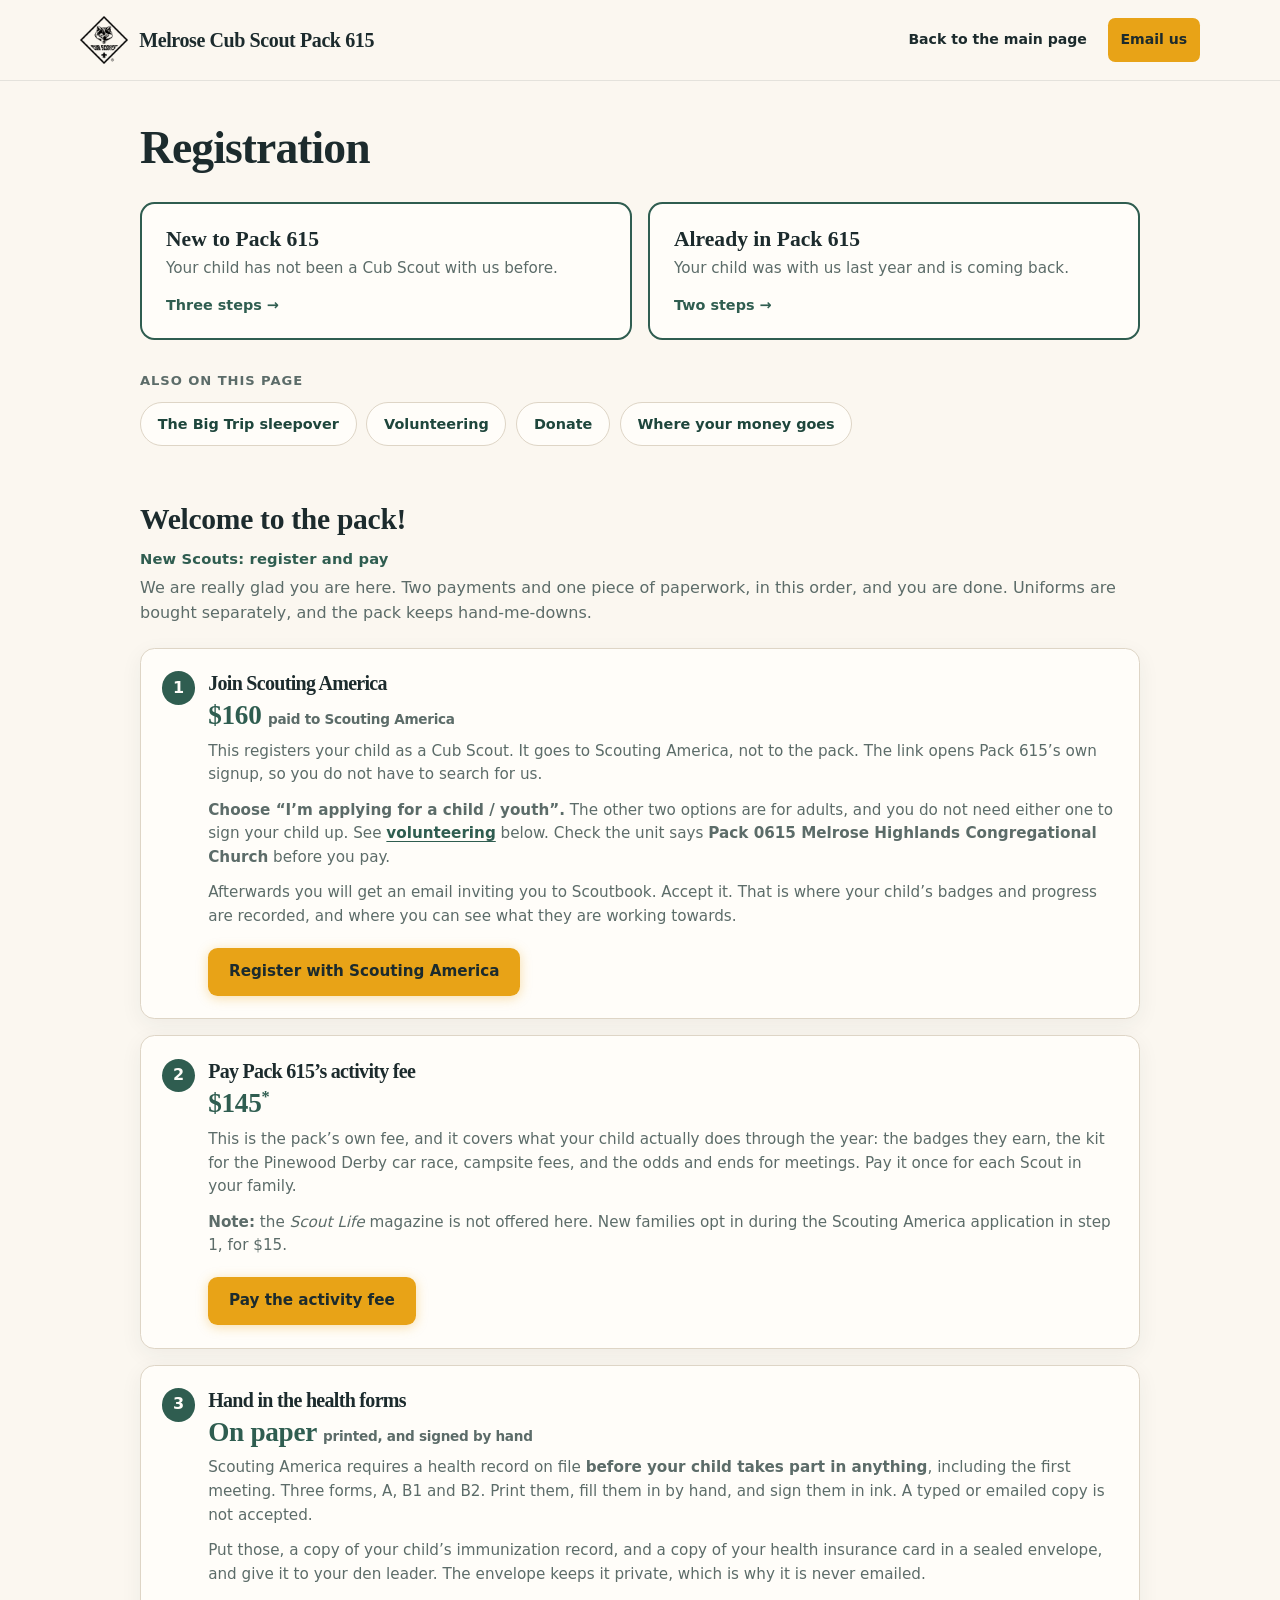
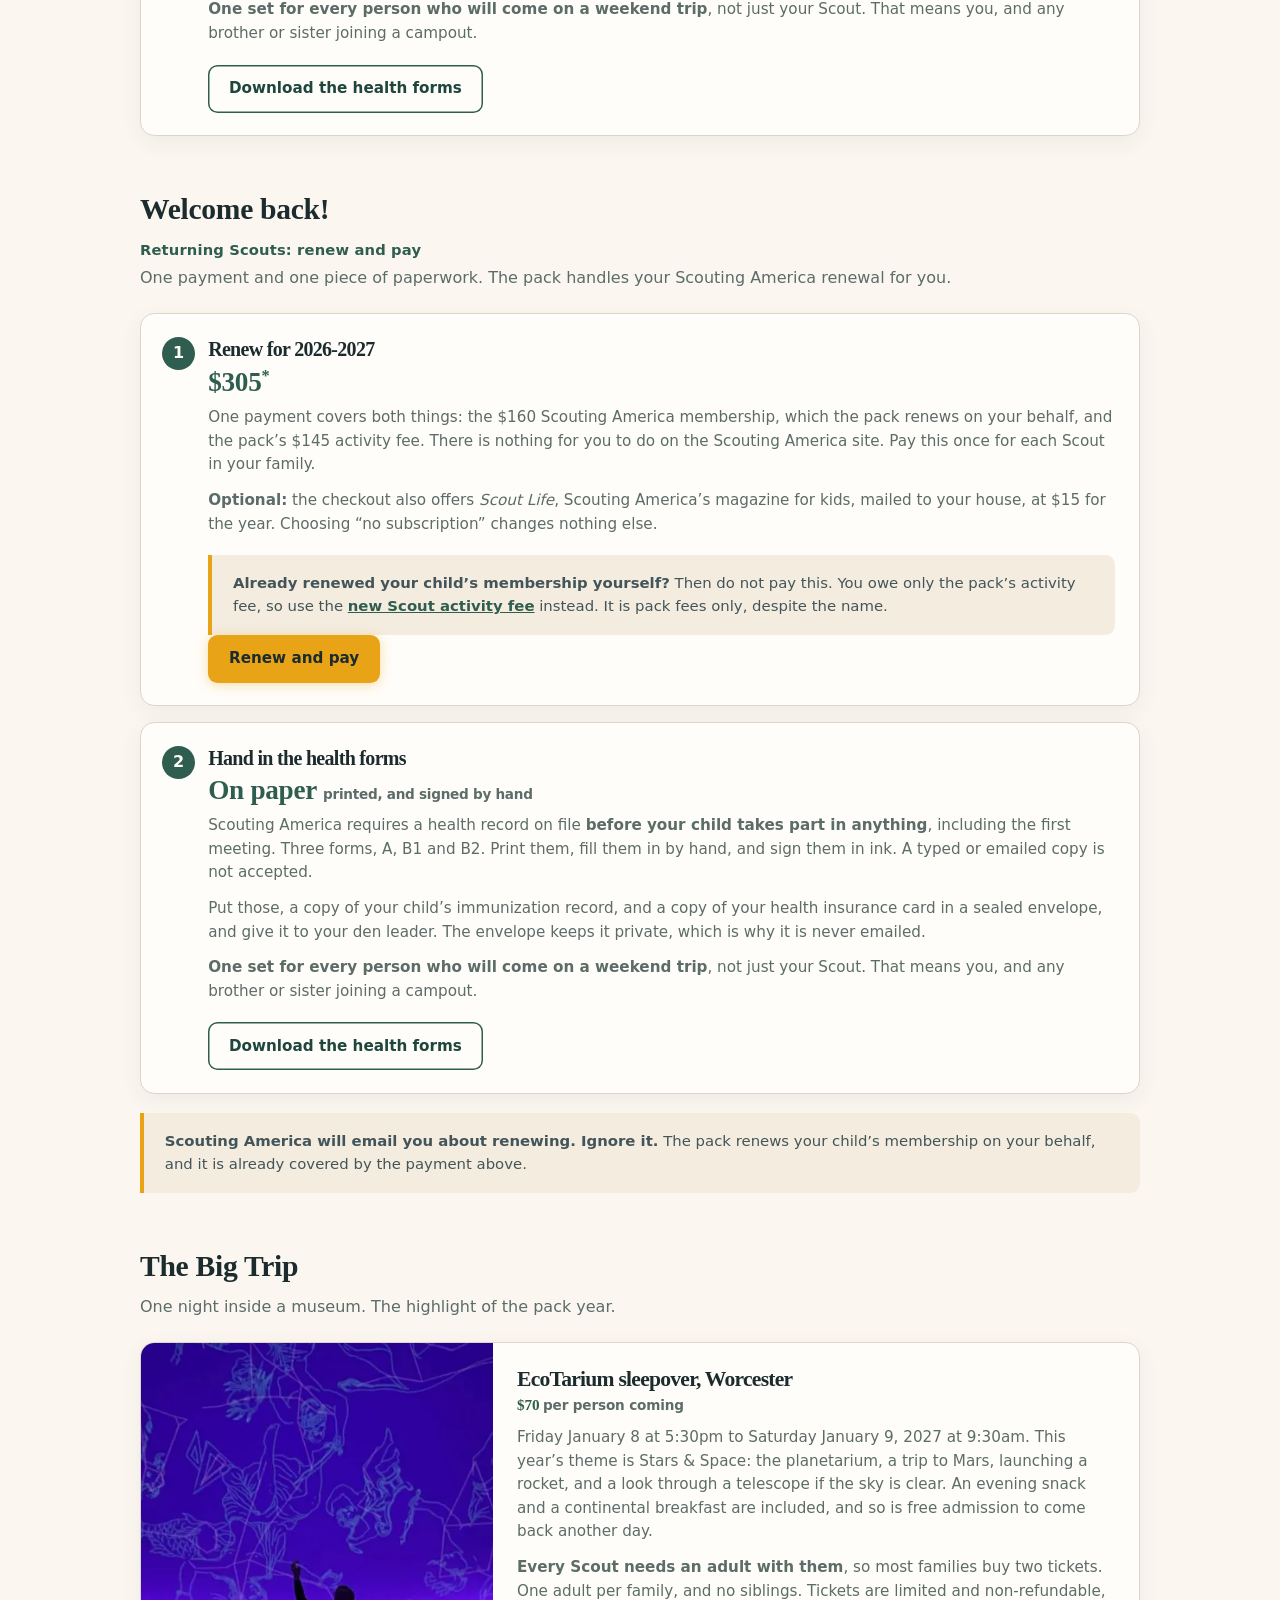
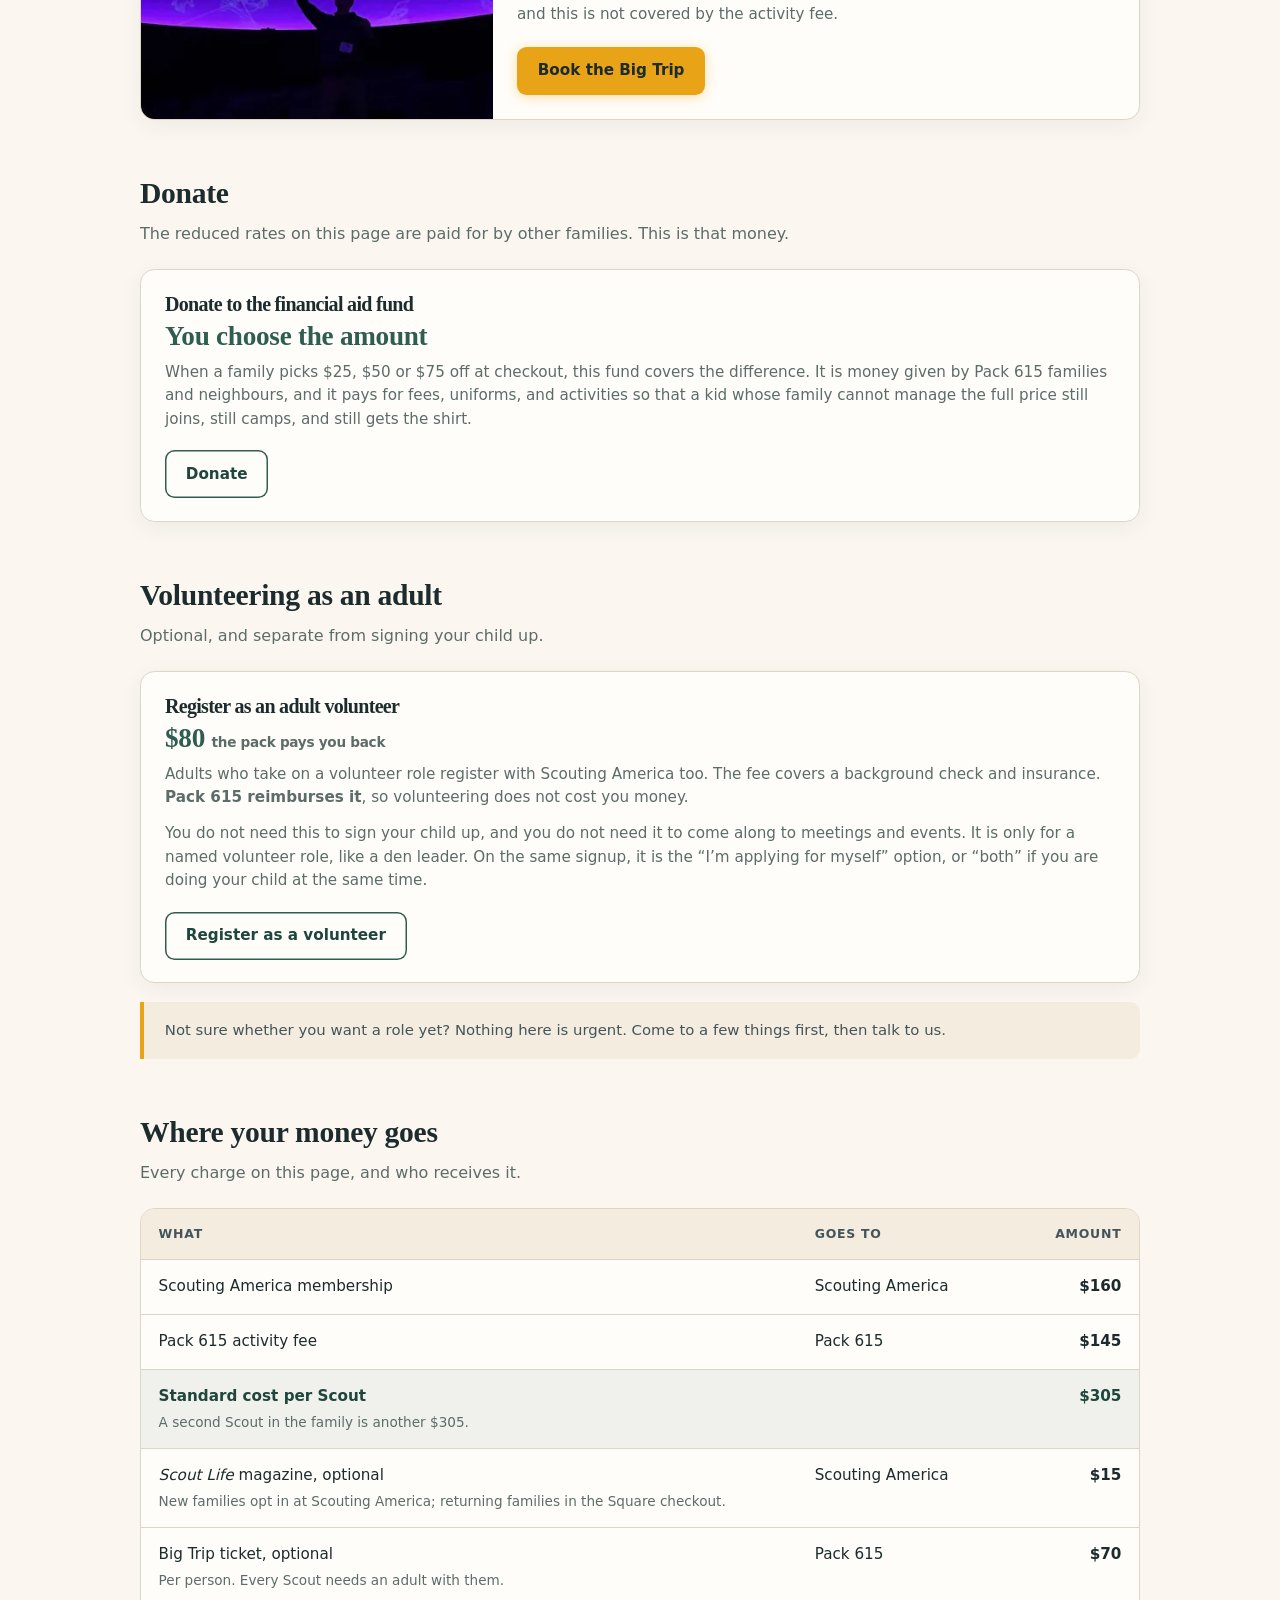
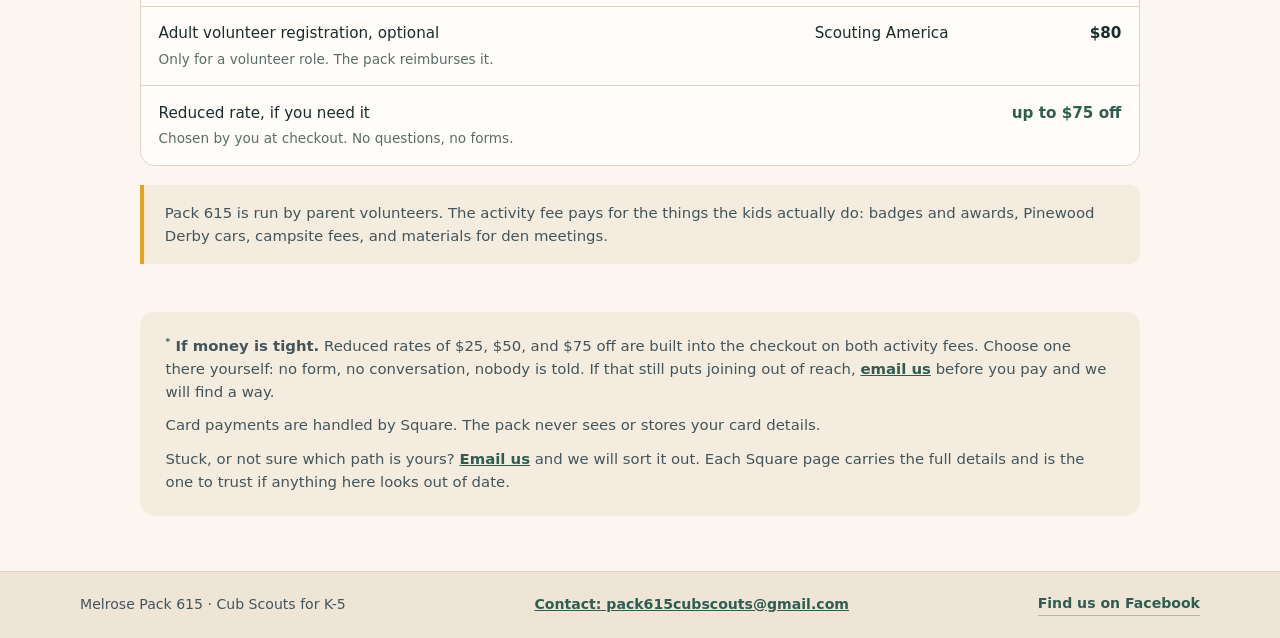
==== commit 3d8c9974: "Add a 404 page, index /register, drop its lede 404.html: an unknown path served GitHub's own bare er" ====
--- a/register/index.html
+++ b/register/index.html
@@ -3,9 +3,9 @@
   <head>
     <meta charset="utf-8">
     <meta name="viewport" content="width=device-width, initial-scale=1">
-    <meta name="robots" content="noindex, follow">
     <meta name="description" content="How to register with Melrose Cub Scout Pack 615: what to pay, what to sign, and in what order. New and returning families each have their own steps.">
     <title>Registration | Melrose Cub Scout Pack 615</title>
+    <link rel="canonical" href="https://melrosepack615.com/register/">
     <link rel="icon" href="../assets/cub-scouts-logo-black.png" type="image/png">
     <link rel="stylesheet" href="../assets/site.css?v=98">
     <style>
@@ -117,7 +117,6 @@
     <main class="pay-main" id="main">
       <div class="pay-head">
         <h1>Registration</h1>
-        <p>Everything it takes to join or come back, in order. Pick the one that describes your family.</p>
       </div>
 
       <ul class="pay-fork">
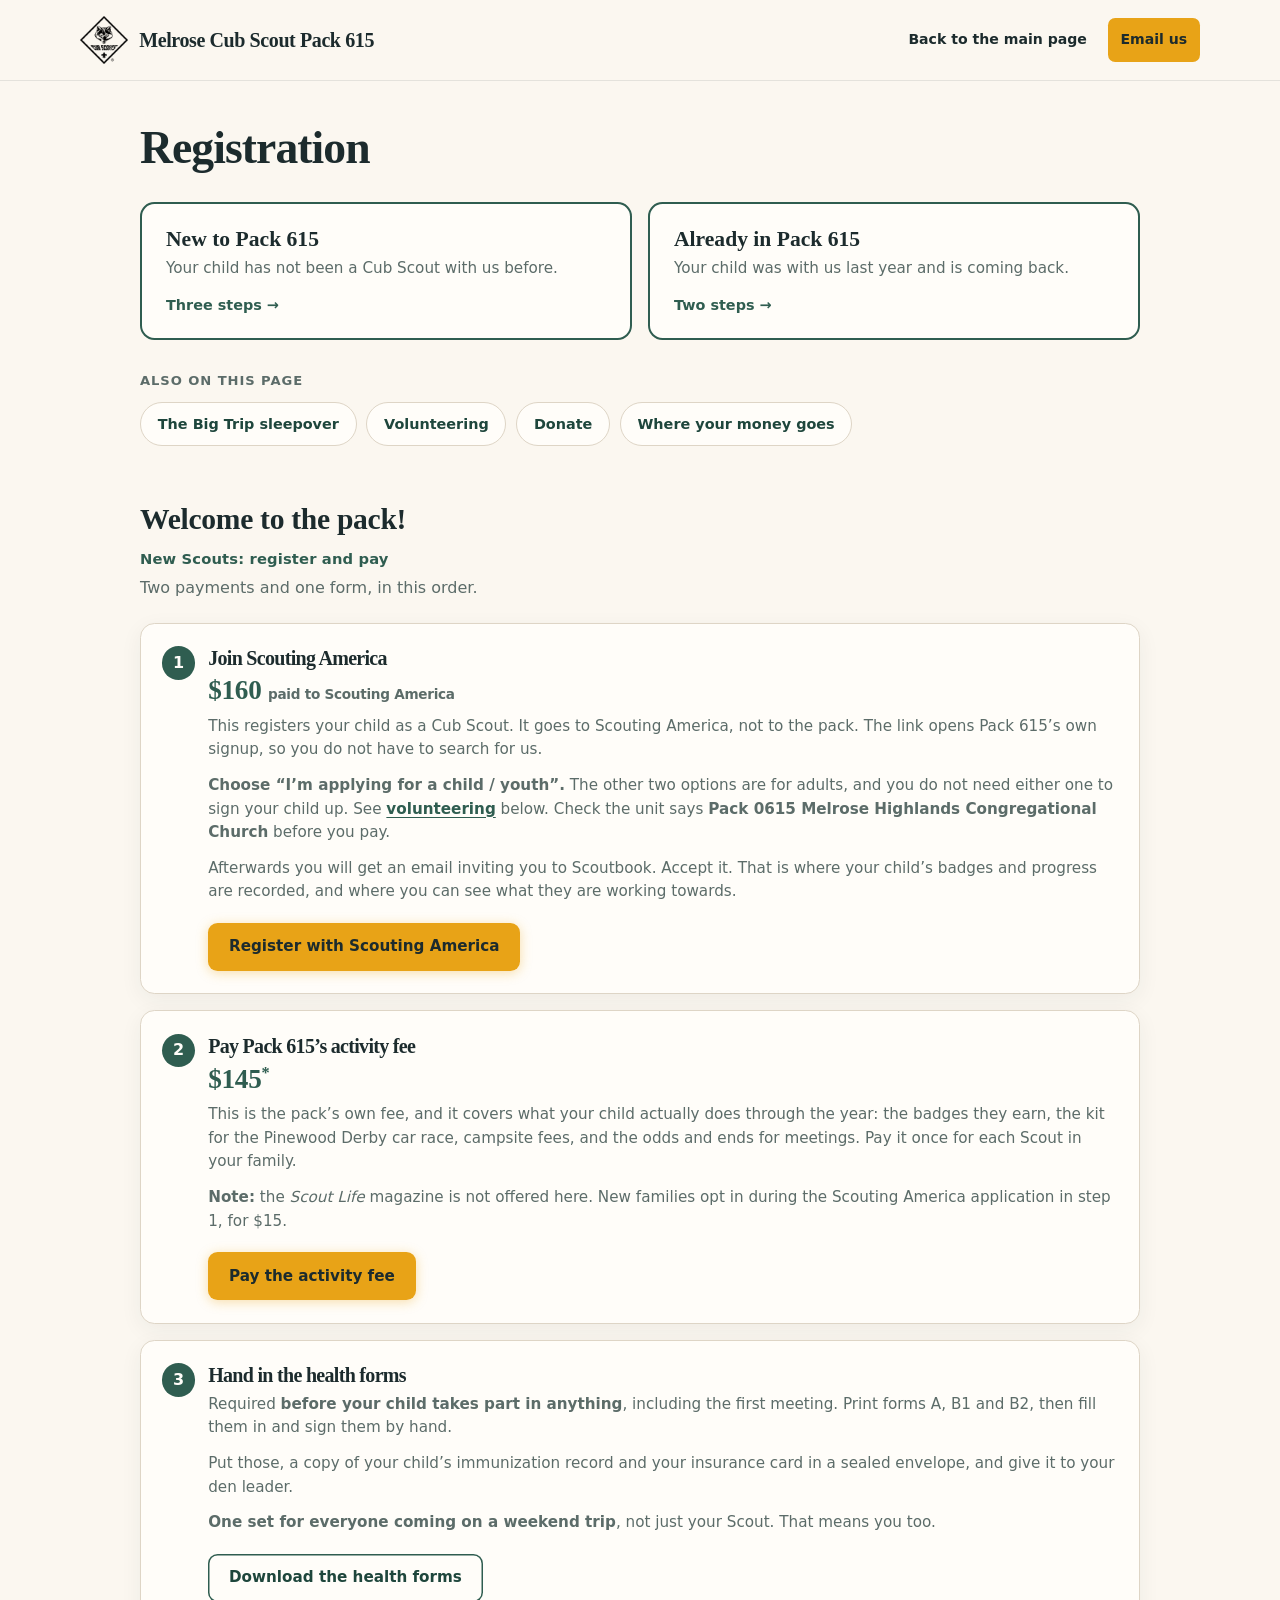
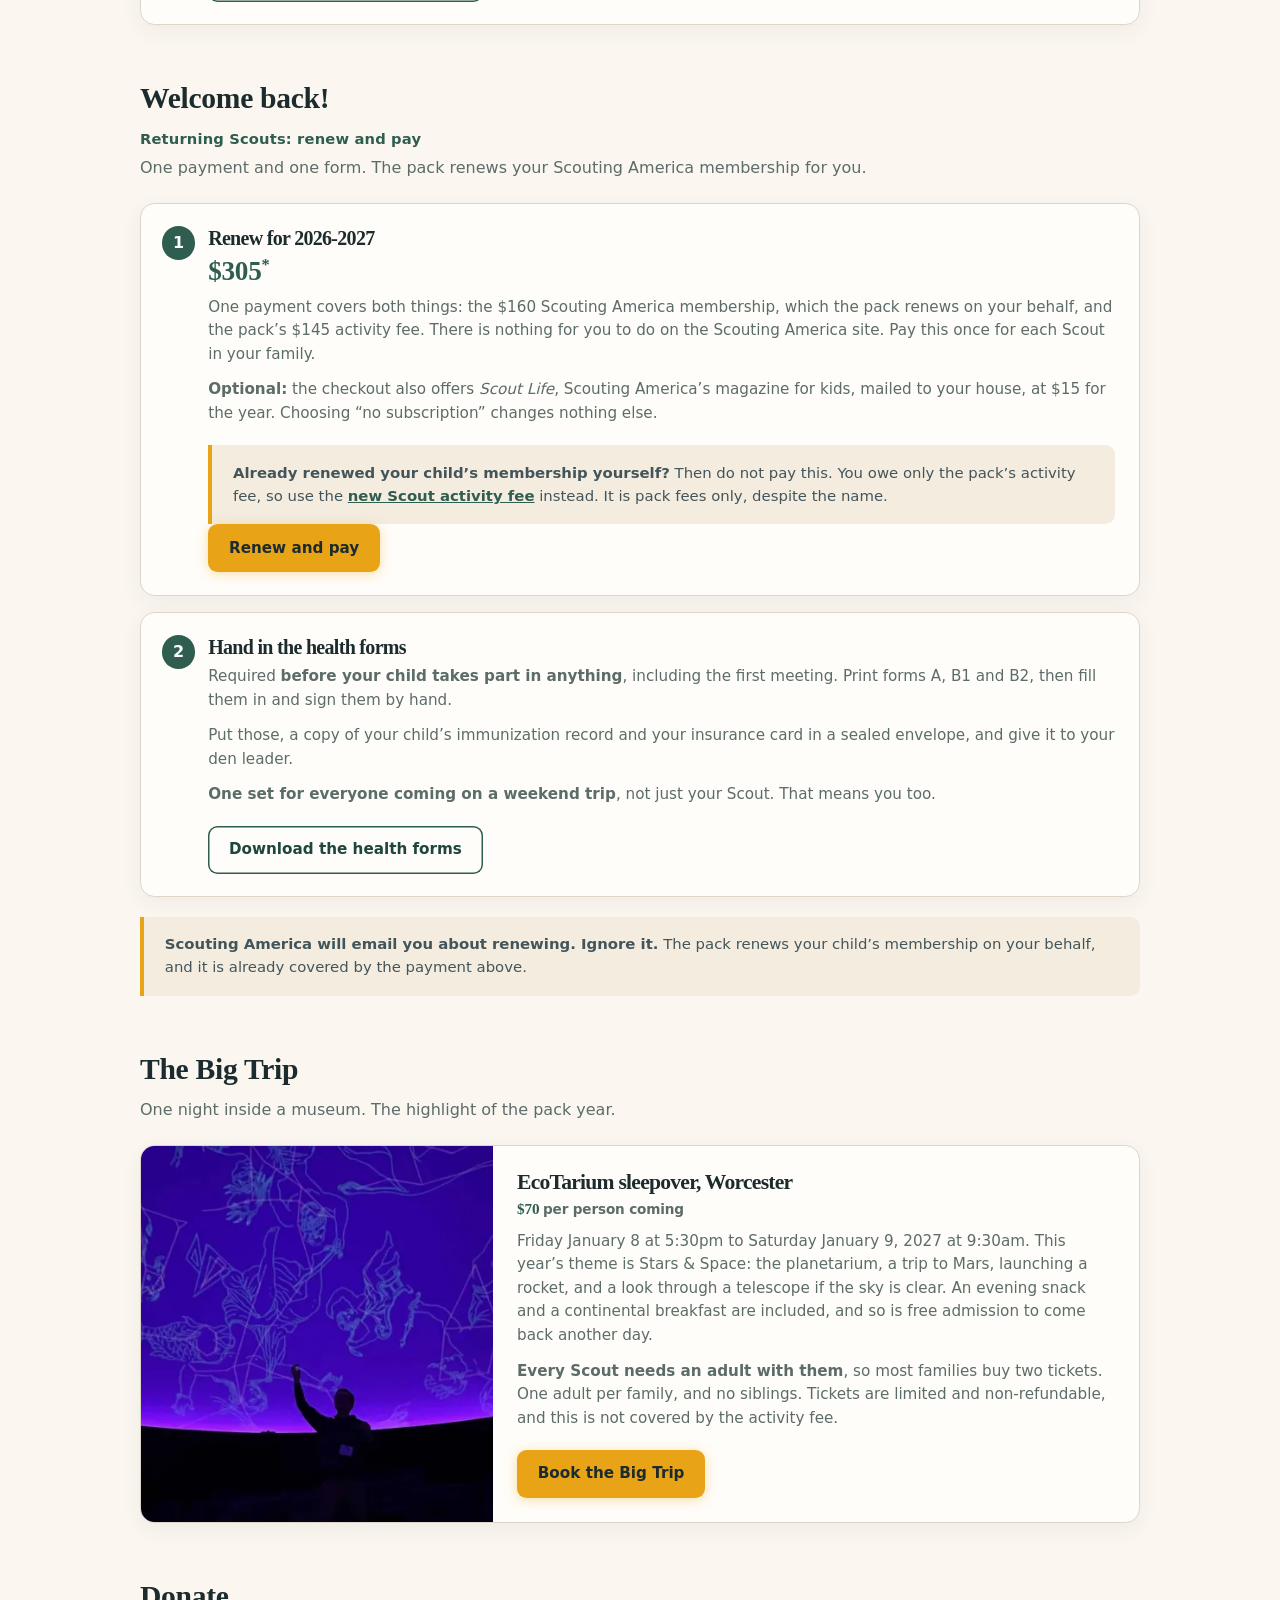
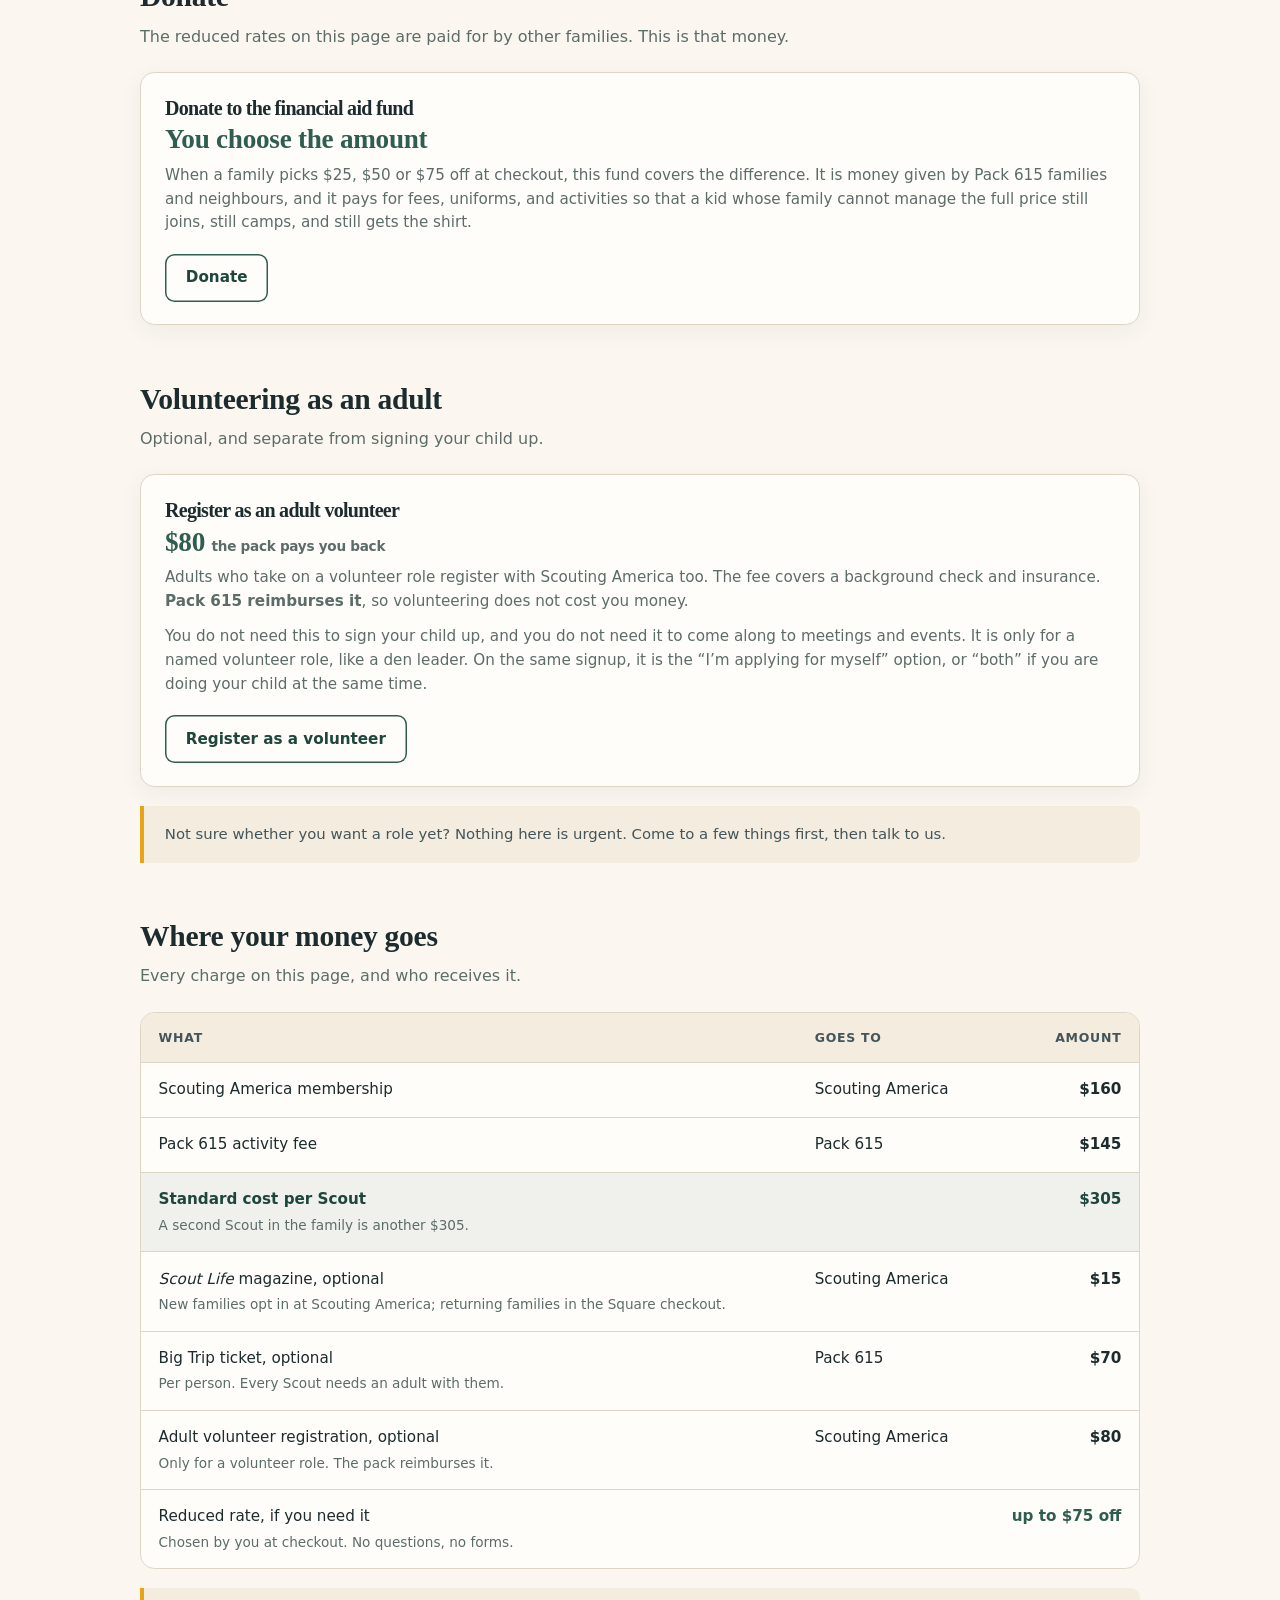
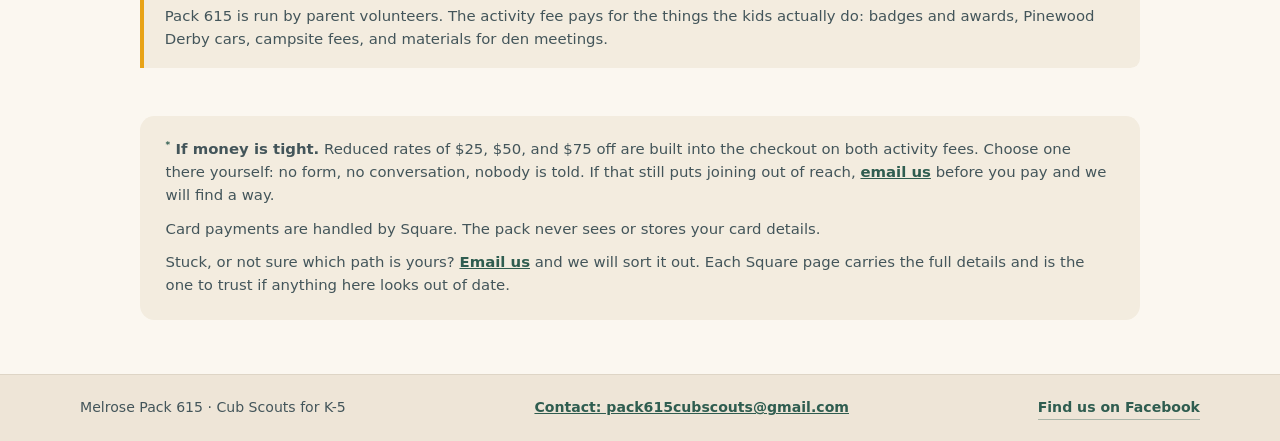
==== commit ff7f32c2: "Trim the registration lede and the health forms step The lede was three sentences before a parent re" ====
--- a/register/index.html
+++ b/register/index.html
@@ -146,7 +146,7 @@
 
       <section class="pay-path" id="new" aria-labelledby="new-heading">
         <h2 id="new-heading">Welcome to the pack!<span class="path-label">New Scouts: register and pay</span></h2>
-        <p class="path-sub">We are really glad you are here. Two payments and one piece of paperwork, in this order, and you are done. Uniforms are bought separately, and the pack keeps hand-me-downs.</p>
+        <p class="path-sub">Two payments and one form, in this order.</p>
 
         <ol class="steps">
           <li>
@@ -166,10 +166,9 @@
           </li>
           <li>
             <h3>Hand in the health forms</h3>
-            <p class="step-amount">On paper <span class="amt-sub">printed, and signed by hand</span></p>
-            <p class="step-note">Scouting America requires a health record on file <strong>before your child takes part in anything</strong>, including the first meeting. Three forms, A, B1 and B2. Print them, fill them in by hand, and sign them in ink. A typed or emailed copy is not accepted.</p>
-            <p class="step-note">Put those, a copy of your child&rsquo;s immunization record, and a copy of your health insurance card in a sealed envelope, and give it to your den leader. The envelope keeps it private, which is why it is never emailed.</p>
-            <p class="step-note"><strong>One set for every person who will come on a weekend trip</strong>, not just your Scout. That means you, and any brother or sister joining a campout.</p>
+            <p class="step-note">Required <strong>before your child takes part in anything</strong>, including the first meeting. Print forms A, B1 and B2, then fill them in and sign them by hand.</p>
+            <p class="step-note">Put those, a copy of your child&rsquo;s immunization record and your insurance card in a sealed envelope, and give it to your den leader.</p>
+            <p class="step-note"><strong>One set for everyone coming on a weekend trip</strong>, not just your Scout. That means you too.</p>
             <a class="button button-outline" data-track="health-forms" href="https://filestore.scouting.org/filestore/HealthSafety/pdf/680-001_AB.pdf" target="_blank" rel="noopener noreferrer">Download the health forms<span class="visually-hidden"> (PDF, opens in a new tab)</span></a>
           </li>
         </ol>
@@ -177,7 +176,7 @@
 
       <section class="pay-path" id="returning" aria-labelledby="returning-heading">
         <h2 id="returning-heading">Welcome back!<span class="path-label">Returning Scouts: renew and pay</span></h2>
-        <p class="path-sub">One payment and one piece of paperwork. The pack handles your Scouting America renewal for you.</p>
+        <p class="path-sub">One payment and one form. The pack renews your Scouting America membership for you.</p>
 
         <ol class="steps">
           <li>
@@ -192,10 +191,9 @@
           </li>
           <li>
             <h3>Hand in the health forms</h3>
-            <p class="step-amount">On paper <span class="amt-sub">printed, and signed by hand</span></p>
-            <p class="step-note">Scouting America requires a health record on file <strong>before your child takes part in anything</strong>, including the first meeting. Three forms, A, B1 and B2. Print them, fill them in by hand, and sign them in ink. A typed or emailed copy is not accepted.</p>
-            <p class="step-note">Put those, a copy of your child&rsquo;s immunization record, and a copy of your health insurance card in a sealed envelope, and give it to your den leader. The envelope keeps it private, which is why it is never emailed.</p>
-            <p class="step-note"><strong>One set for every person who will come on a weekend trip</strong>, not just your Scout. That means you, and any brother or sister joining a campout.</p>
+            <p class="step-note">Required <strong>before your child takes part in anything</strong>, including the first meeting. Print forms A, B1 and B2, then fill them in and sign them by hand.</p>
+            <p class="step-note">Put those, a copy of your child&rsquo;s immunization record and your insurance card in a sealed envelope, and give it to your den leader.</p>
+            <p class="step-note"><strong>One set for everyone coming on a weekend trip</strong>, not just your Scout. That means you too.</p>
             <a class="button button-outline" data-track="health-forms" href="https://filestore.scouting.org/filestore/HealthSafety/pdf/680-001_AB.pdf" target="_blank" rel="noopener noreferrer">Download the health forms<span class="visually-hidden"> (PDF, opens in a new tab)</span></a>
           </li>
         </ol>
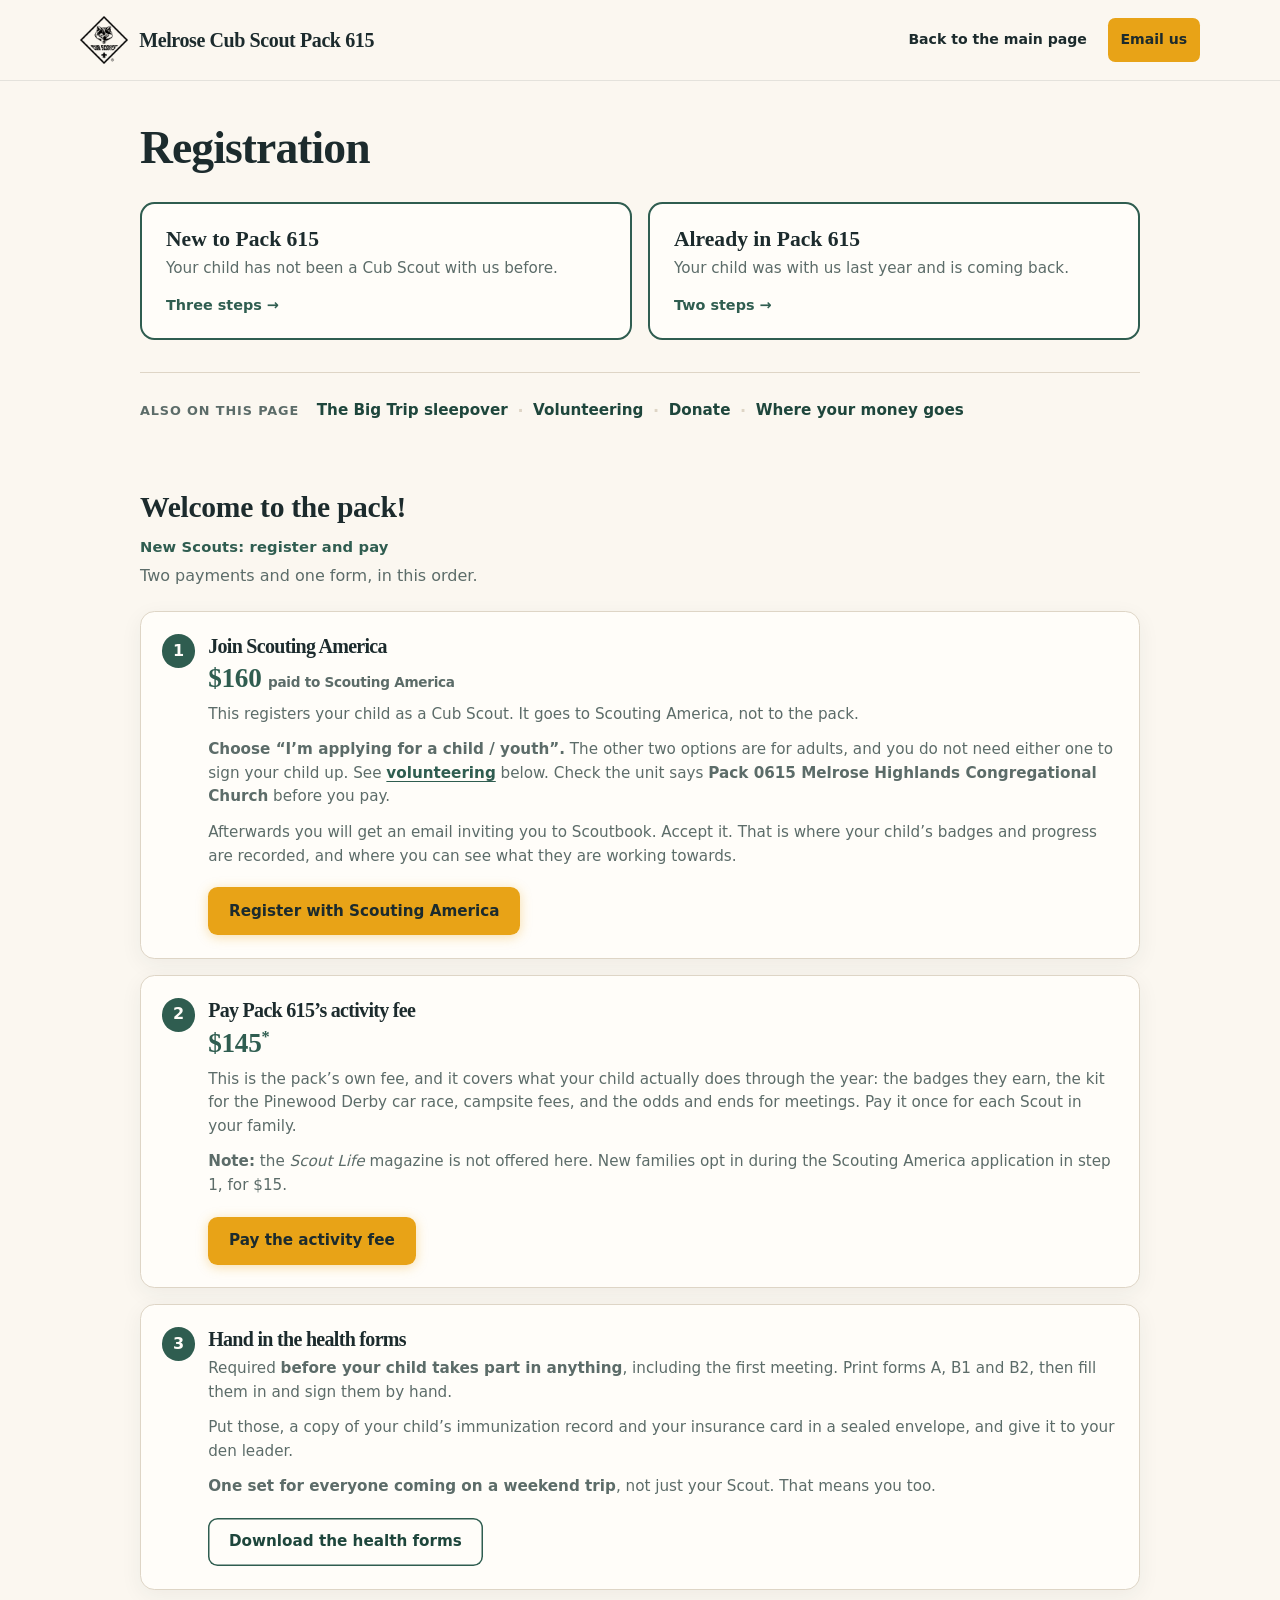
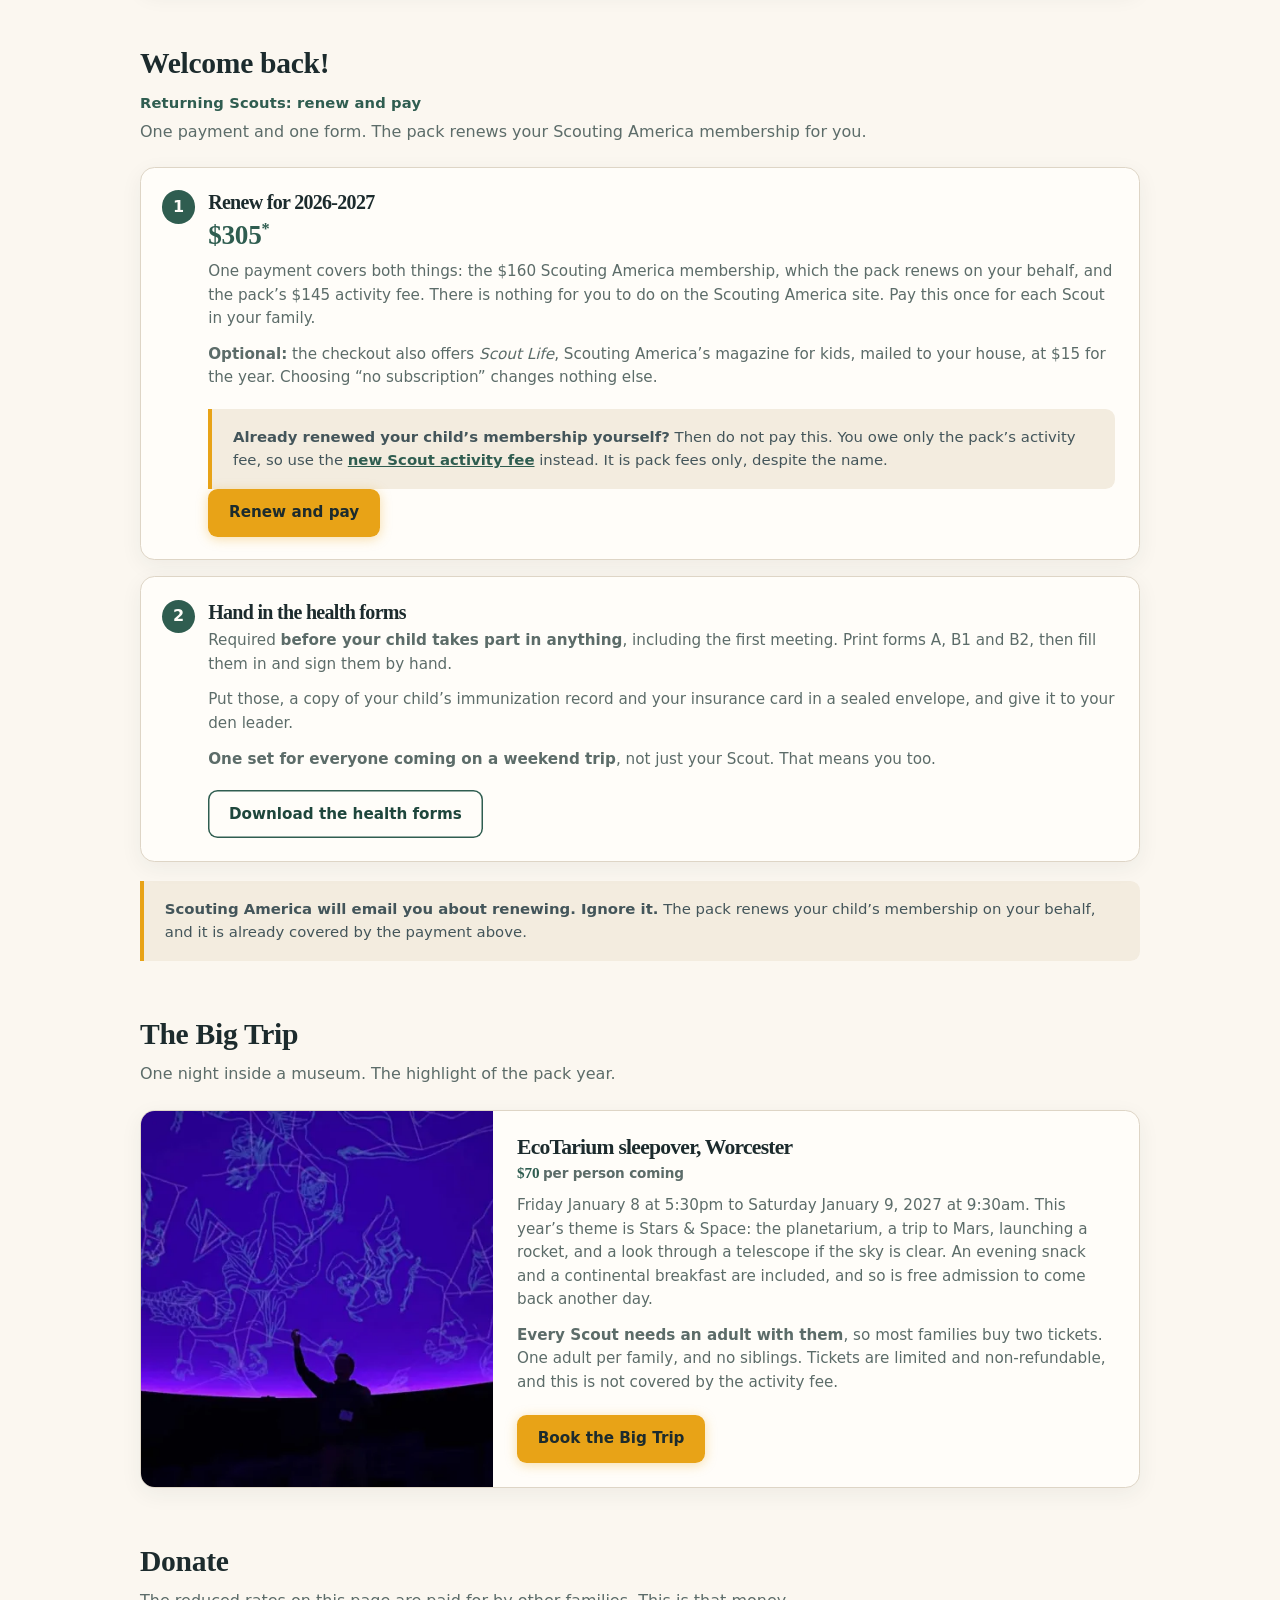
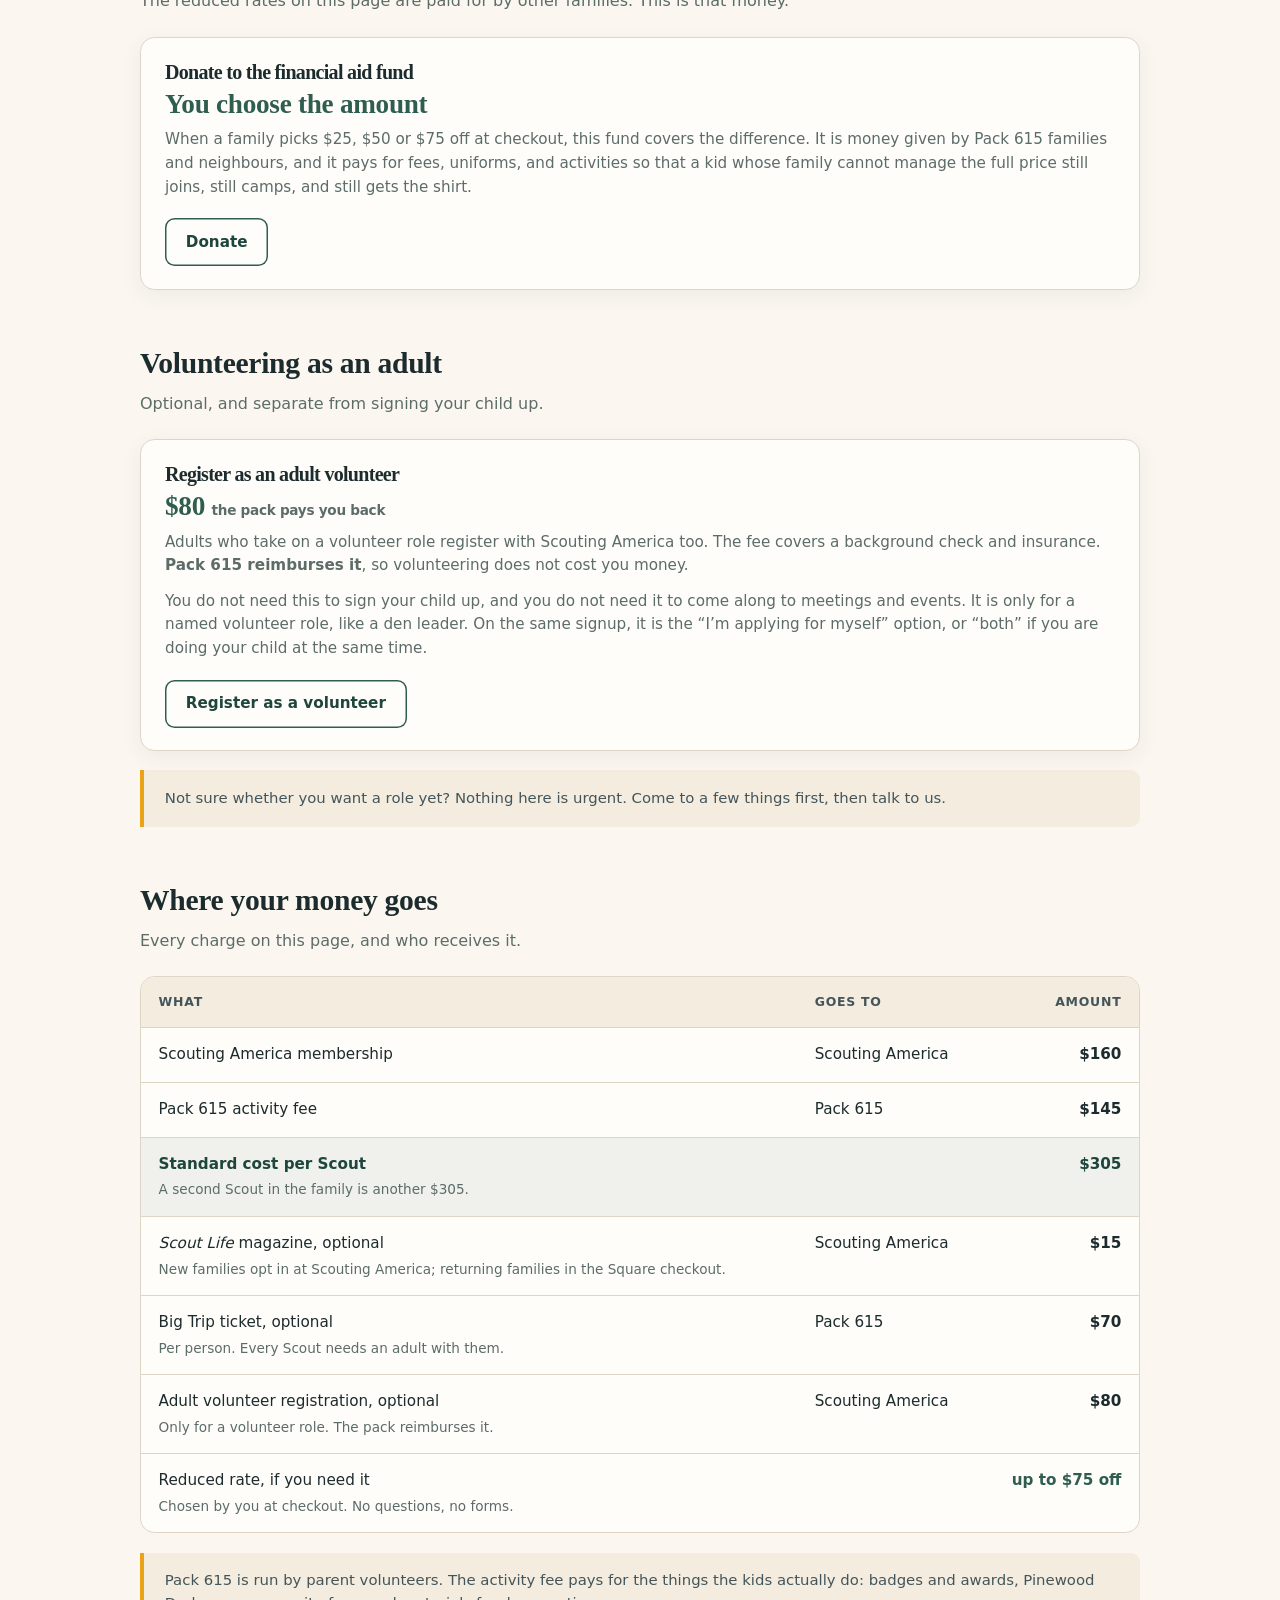
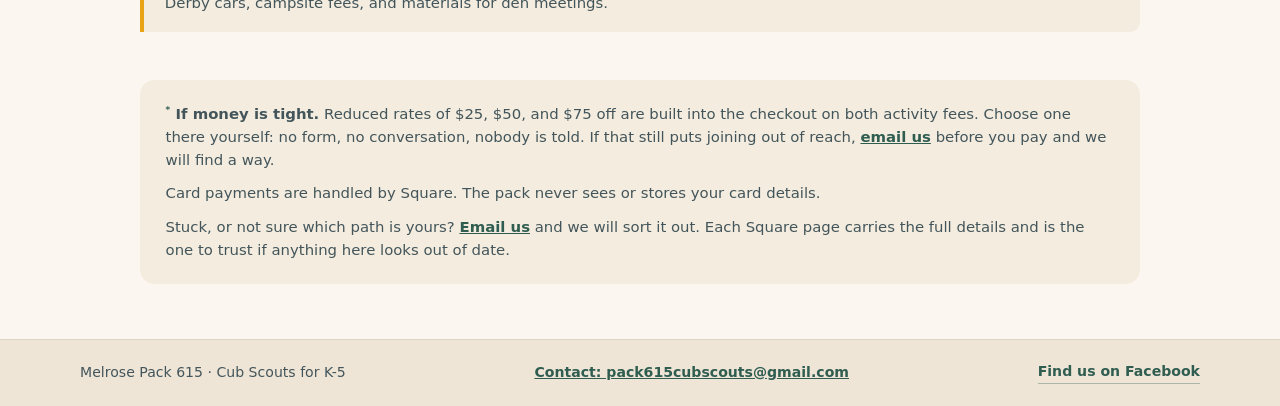
==== commit 51e57418: "Rework the contents line, and cut a sentence that answered nothing The jump links were pill buttons," ====
--- a/register/index.html
+++ b/register/index.html
@@ -22,10 +22,19 @@
       .fork-card span { display: block; margin-top: .3rem; color: var(--muted); font-size: .95rem; }
       .fork-card em { display: block; margin-top: .8rem; color: var(--pine); font-size: .9rem; font-weight: 800; font-style: normal; }
 
-      .jump-label { margin: 1.9rem 0 .7rem; color: var(--muted); font-size: .82rem; font-weight: 800; letter-spacing: .07em; text-transform: uppercase; }
-      .jump-nav { display: flex; flex-wrap: wrap; gap: .6rem; margin: 0; padding: 0; list-style: none; }
-      .jump-nav a { display: inline-flex; align-items: center; min-height: 2.7rem; padding: .5rem 1.05rem; border: 1px solid var(--line); border-radius: 2rem; background: var(--white); color: var(--pine-deep); font-size: .9rem; font-weight: 800; text-decoration: none; transition: background .18s ease, border-color .18s ease; }
-      .jump-nav a:hover { border-color: var(--pine); background: var(--cream); }
+      /* Contents line. This was a row of pill buttons, which read as filters or
+         tags rather than as links, and competed with the two fork cards
+         directly above it. The fork is the decision on this page; this is a
+         table of contents and should look like one. */
+      .jump { display: flex; flex-wrap: wrap; align-items: baseline; gap: .2rem 1.1rem; margin: 2rem 0 0; padding: 1rem 0 0; border-top: 1px solid var(--line); }
+      .jump-label { flex: 0 0 auto; color: var(--muted); font-size: .8rem; font-weight: 800; letter-spacing: .07em; text-transform: uppercase; }
+      .jump-list { display: flex; flex-wrap: wrap; align-items: center; gap: 0 .6rem; margin: 0; padding: 0; list-style: none; }
+      /* Separator sits in normal flow rather than absolutely positioned: when
+         the list wraps on a phone, an absolute dot floated between the lines. */
+      .jump-list li { display: flex; align-items: center; gap: .6rem; }
+      .jump-list li + li::before { content: "\00B7"; color: var(--line); font-weight: 700; }
+      .jump-list a { display: inline-flex; align-items: center; min-height: 2.75rem; color: var(--pine-deep); font-size: .95rem; font-weight: 750; text-decoration: none; border-bottom: 1px solid transparent; }
+      .jump-list a:hover { border-bottom-color: var(--pine); }
 
       .trip-card { display: grid; gap: 0; border: 1px solid var(--line); border-radius: .9rem; background: var(--white); box-shadow: 0 6px 22px rgba(28, 43, 45, .06); overflow: hidden; }
       @media (min-width: 760px) { .trip-card { grid-template-columns: 22rem 1fr; } }
@@ -136,13 +145,15 @@
         </li>
       </ul>
 
-      <p class="jump-label">Also on this page</p>
-      <ul class="jump-nav">
-        <li><a data-track="jump-bigtrip" href="#bigtrip">The Big Trip sleepover</a></li>
-        <li><a data-track="jump-volunteering" href="#volunteering">Volunteering</a></li>
-        <li><a data-track="jump-donate" href="#donate">Donate</a></li>
-        <li><a data-track="jump-breakdown" href="#breakdown">Where your money goes</a></li>
-      </ul>
+      <nav class="jump" aria-label="Also on this page">
+        <span class="jump-label">Also on this page</span>
+        <ul class="jump-list">
+          <li><a data-track="jump-bigtrip" href="#bigtrip">The Big Trip sleepover</a></li>
+          <li><a data-track="jump-volunteering" href="#volunteering">Volunteering</a></li>
+          <li><a data-track="jump-donate" href="#donate">Donate</a></li>
+          <li><a data-track="jump-breakdown" href="#breakdown">Where your money goes</a></li>
+        </ul>
+      </nav>
 
       <section class="pay-path" id="new" aria-labelledby="new-heading">
         <h2 id="new-heading">Welcome to the pack!<span class="path-label">New Scouts: register and pay</span></h2>
@@ -152,7 +163,7 @@
           <li>
             <h3>Join Scouting America</h3>
             <p class="step-amount">$160 <span class="amt-sub">paid to Scouting America</span></p>
-            <p class="step-note">This registers your child as a Cub Scout. It goes to Scouting America, not to the pack. The link opens Pack 615&rsquo;s own signup, so you do not have to search for us.</p>
+            <p class="step-note">This registers your child as a Cub Scout. It goes to Scouting America, not to the pack.</p>
             <p class="step-note"><strong>Choose &ldquo;I&rsquo;m applying for a child / youth&rdquo;.</strong> The other two options are for adults, and you do not need either one to sign your child up. See <a class="text-link" href="#volunteering">volunteering</a> below. Check the unit says <strong>Pack 0615 Melrose Highlands Congregational Church</strong> before you pay.</p>
             <p class="step-note">Afterwards you will get an email inviting you to Scoutbook. Accept it. That is where your child&rsquo;s badges and progress are recorded, and where you can see what they are working towards.</p>
             <a class="button button-primary" data-track="new-step-1-scouting-america" href="https://my.scouting.org/VES/OnlineReg/1.0.0/?tu=UF-MB-227paa0615" target="_blank" rel="noopener noreferrer">Register with Scouting America<span class="visually-hidden"> (opens in a new tab)</span></a>
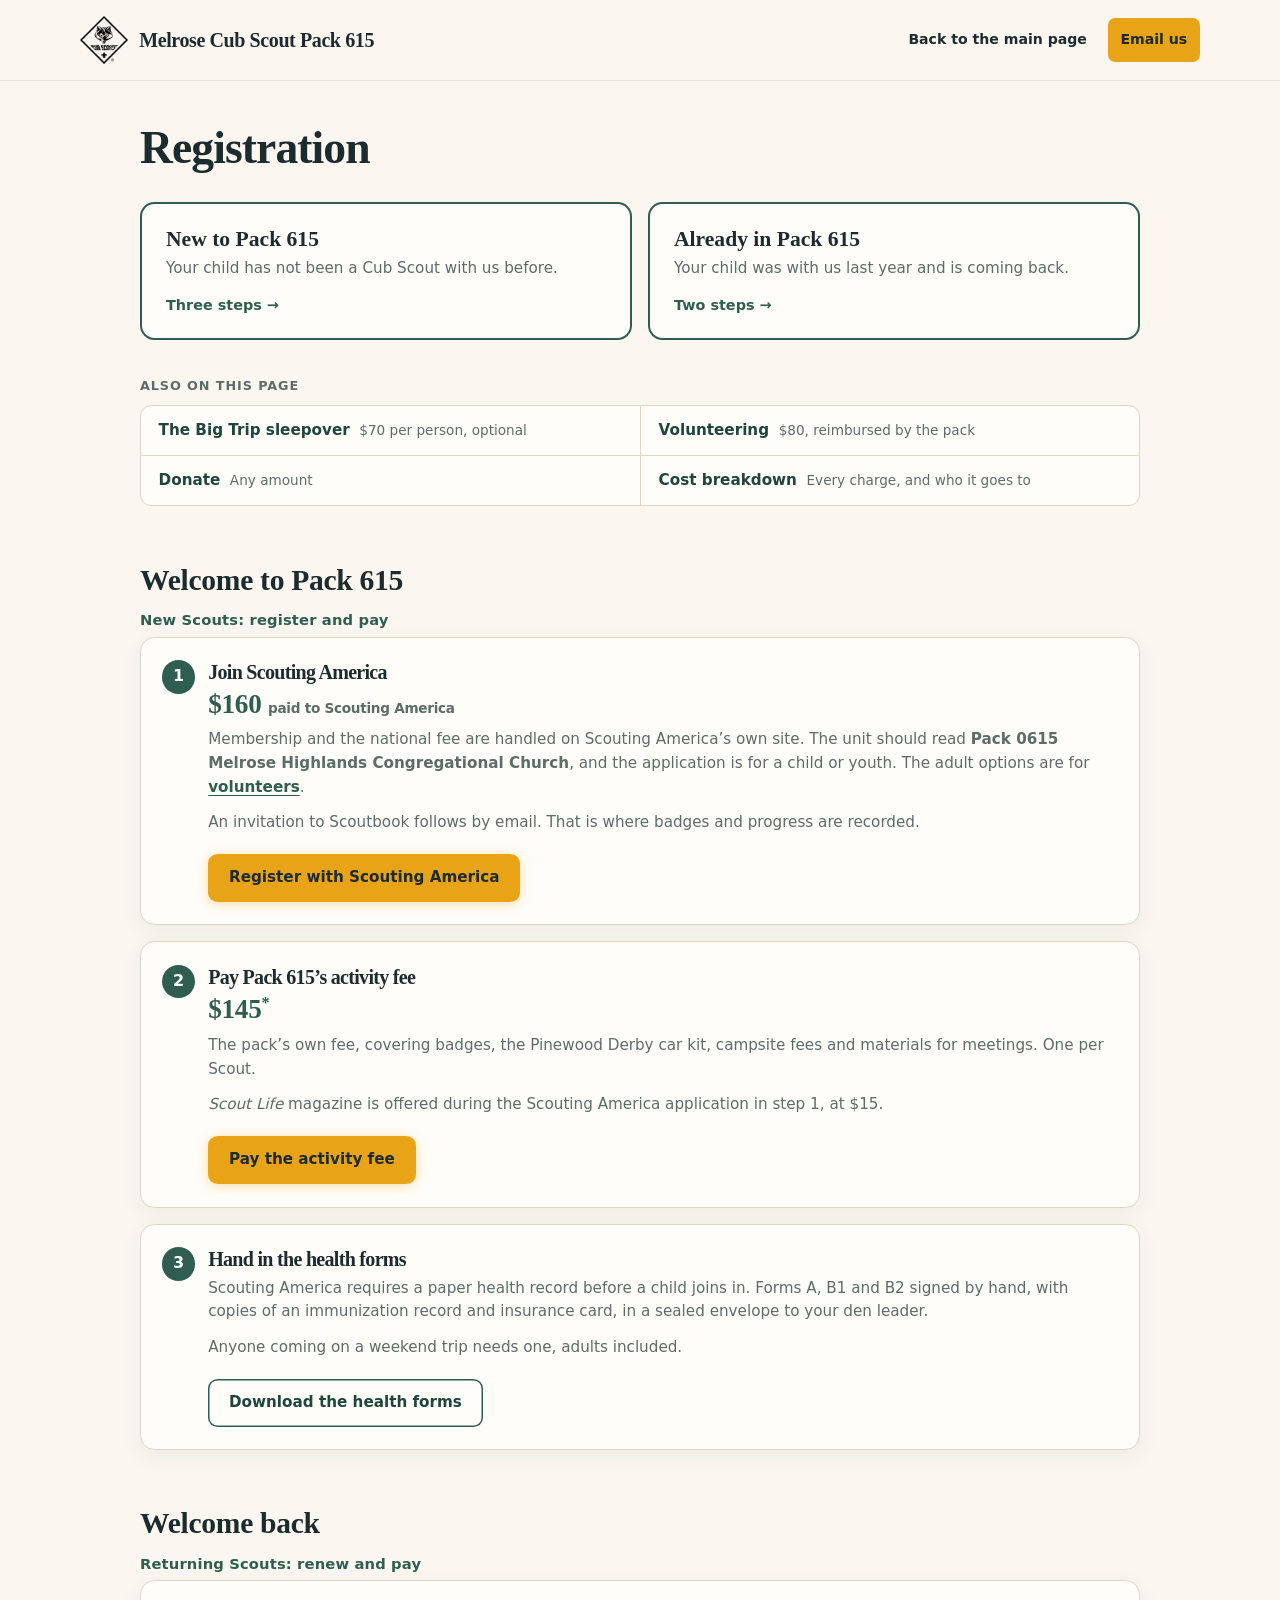
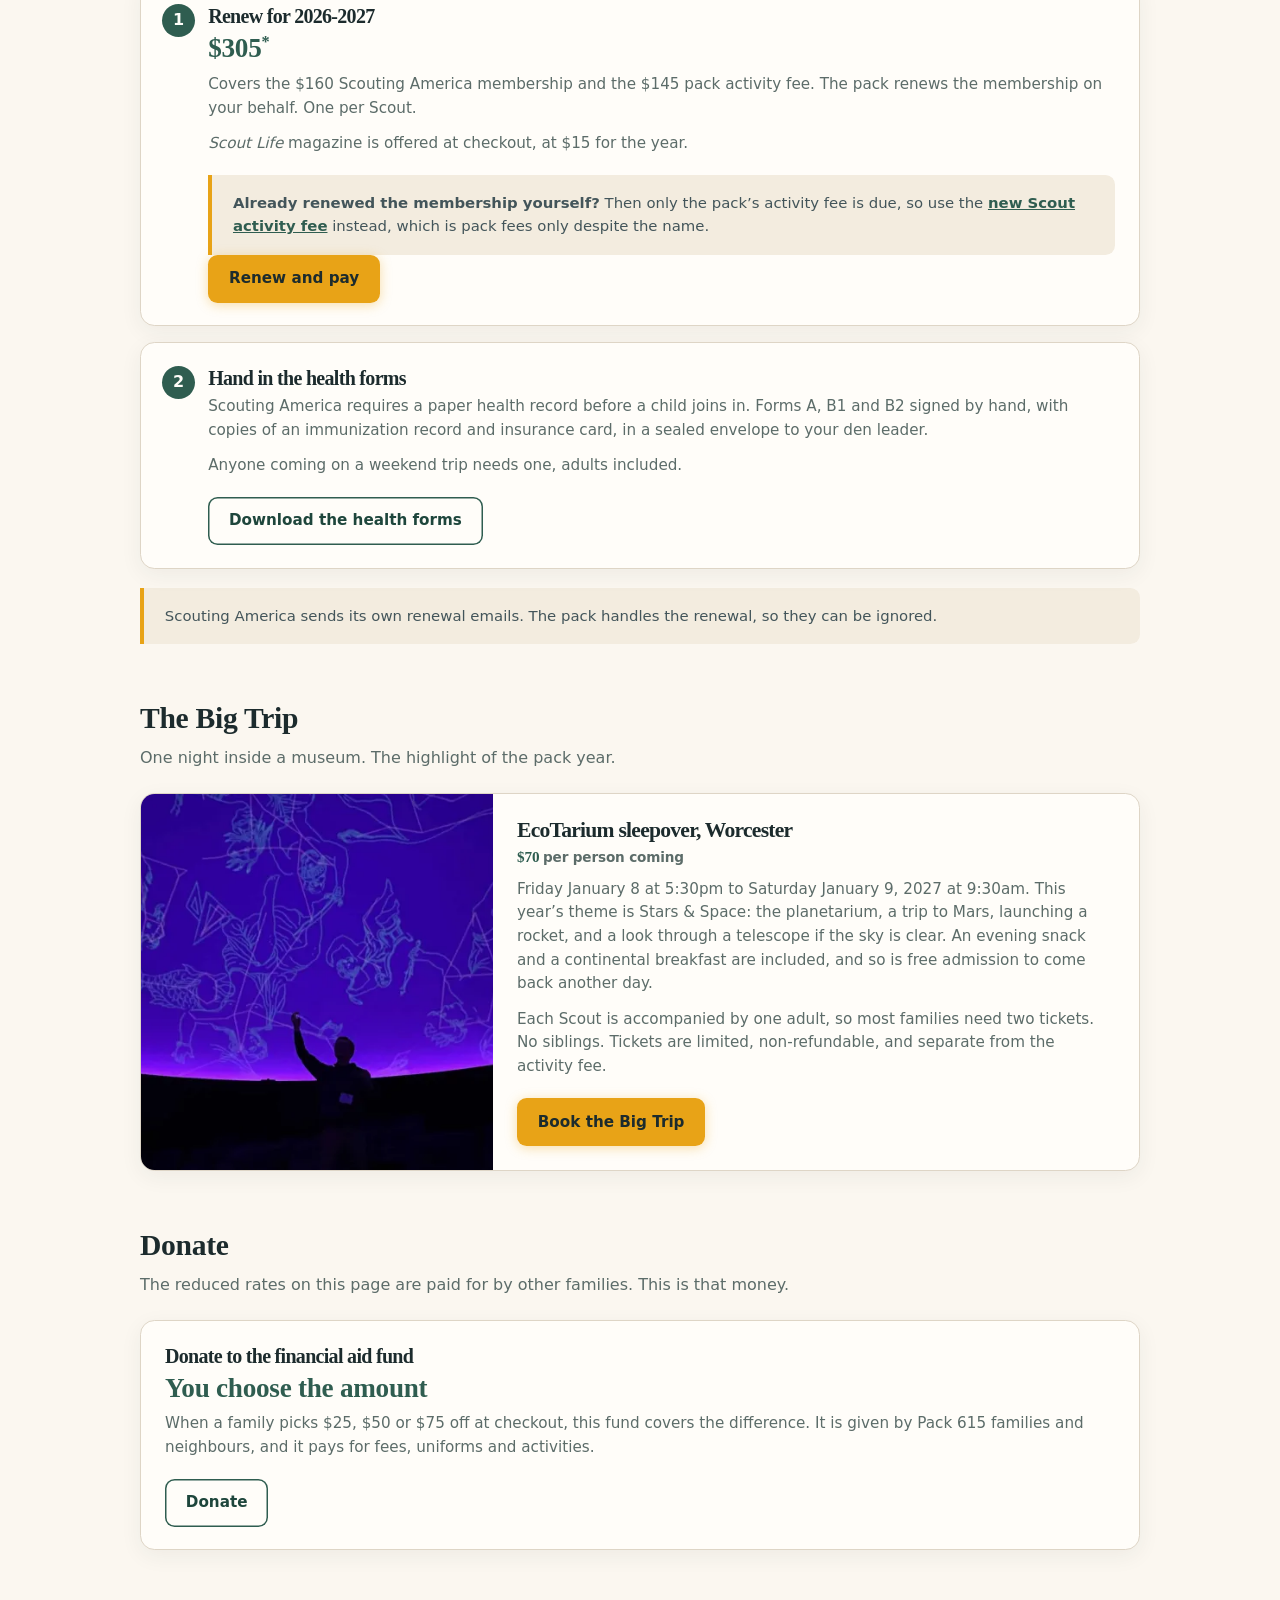
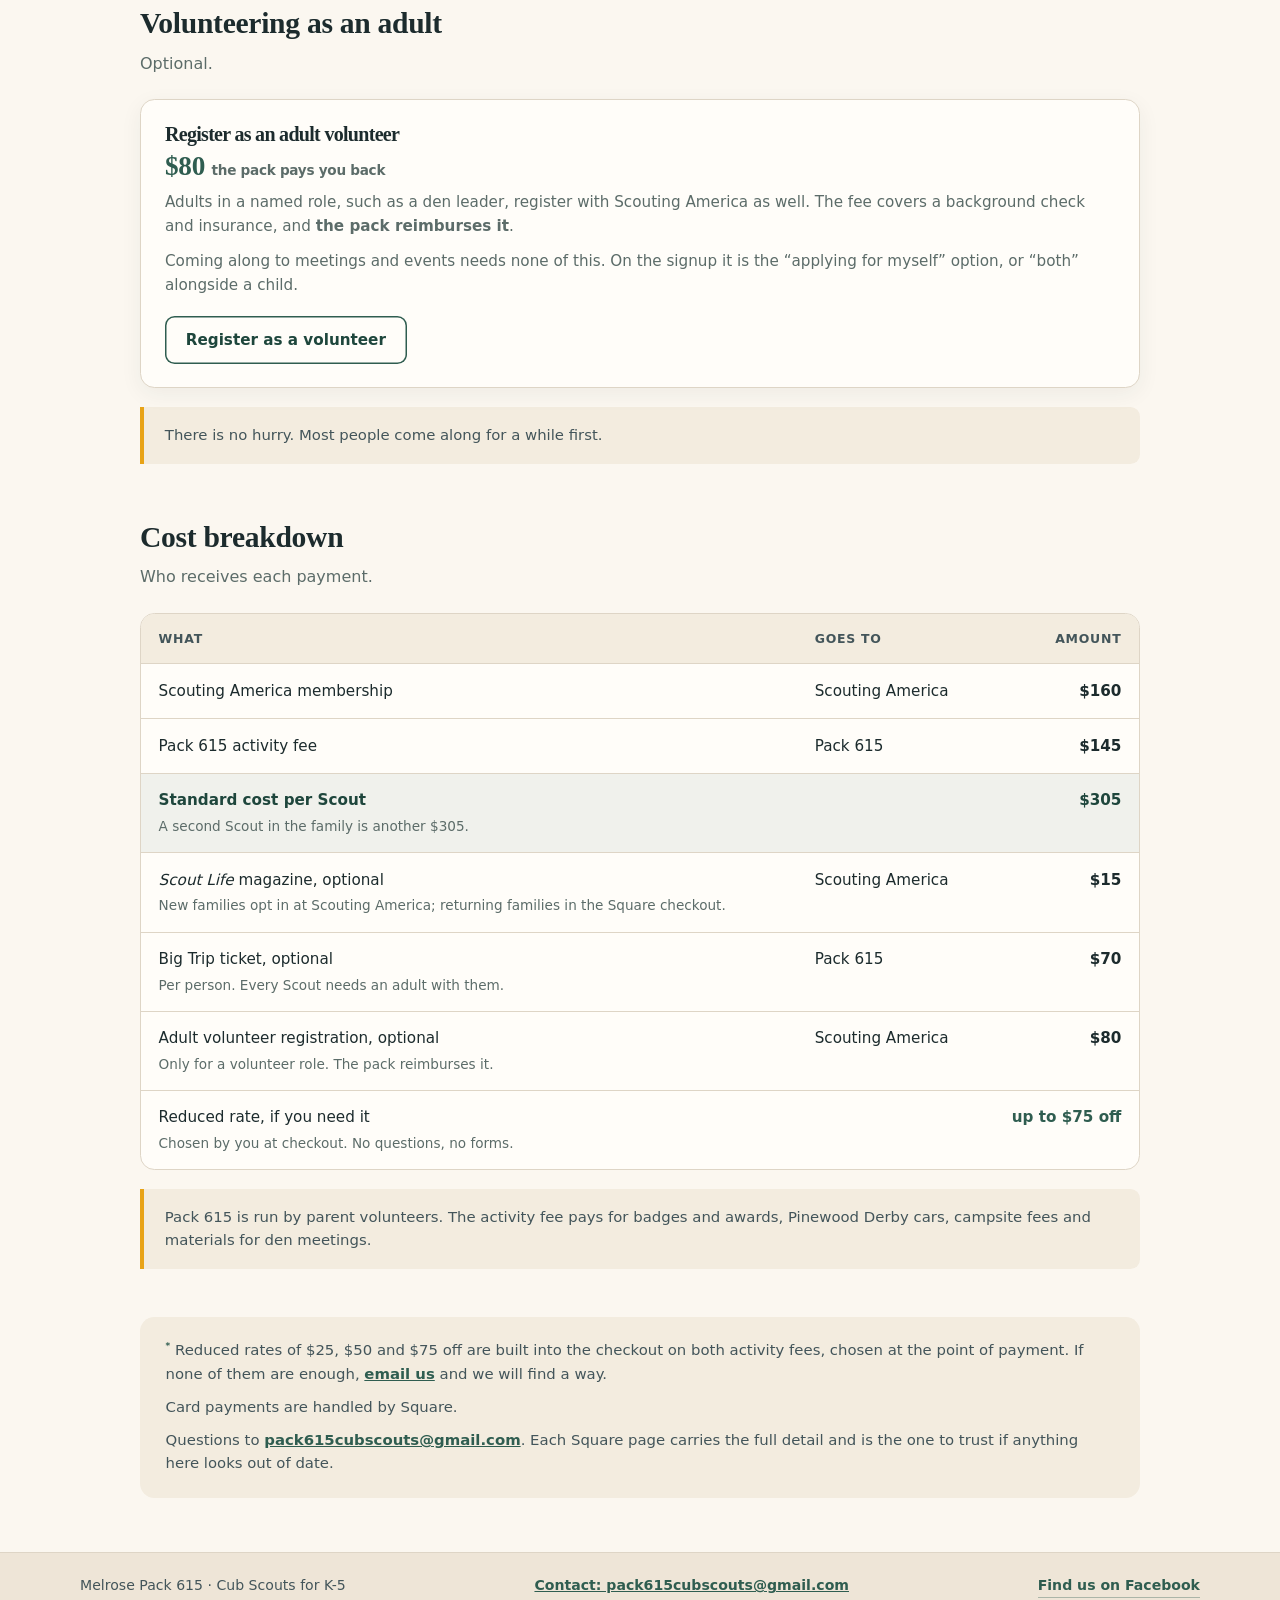
==== commit fbbdacda: "Rewrite the registration page for adults, not for people about to err Almost every sentence anticipa" ====
--- a/register/index.html
+++ b/register/index.html
@@ -26,15 +26,24 @@
          tags rather than as links, and competed with the two fork cards
          directly above it. The fork is the decision on this page; this is a
          table of contents and should look like one. */
-      .jump { display: flex; flex-wrap: wrap; align-items: baseline; gap: .2rem 1.1rem; margin: 2rem 0 0; padding: 1rem 0 0; border-top: 1px solid var(--line); }
-      .jump-label { flex: 0 0 auto; color: var(--muted); font-size: .8rem; font-weight: 800; letter-spacing: .07em; text-transform: uppercase; }
-      .jump-list { display: flex; flex-wrap: wrap; align-items: center; gap: 0 .6rem; margin: 0; padding: 0; list-style: none; }
-      /* Separator sits in normal flow rather than absolutely positioned: when
-         the list wraps on a phone, an absolute dot floated between the lines. */
-      .jump-list li { display: flex; align-items: center; gap: .6rem; }
-      .jump-list li + li::before { content: "\00B7"; color: var(--line); font-weight: 700; }
-      .jump-list a { display: inline-flex; align-items: center; min-height: 2.75rem; color: var(--pine-deep); font-size: .95rem; font-weight: 750; text-decoration: none; border-bottom: 1px solid transparent; }
-      .jump-list a:hover { border-bottom-color: var(--pine); }
+      /* Contents list. Pills read as filters; four bare labels read as nothing
+         at all, since the four sections are a mix of things to pay for and
+         things to know. Each row now carries what it costs or what it is, so
+         the list explains itself before anyone clicks. Deliberately quieter
+         than the fork above it: hairlines, no shadow, no fill. */
+      .jump { margin: 2.2rem 0 0; }
+      .jump-label { margin: 0 0 .6rem; color: var(--muted); font-size: .8rem; font-weight: 800; letter-spacing: .07em; text-transform: uppercase; }
+      .jump-list { margin: 0; padding: 0; list-style: none; border: 1px solid var(--line); border-radius: .7rem; overflow: hidden; background: var(--white); }
+      @media (min-width: 640px) { .jump-list { display: grid; grid-template-columns: 1fr 1fr; } }
+      .jump-list li + li { border-top: 1px solid var(--line); }
+      @media (min-width: 640px) {
+        .jump-list li:nth-child(-n+2) { border-top: 0; }
+        .jump-list li:nth-child(2n) { border-left: 1px solid var(--line); }
+      }
+      .jump-list a { display: flex; flex-wrap: wrap; align-items: baseline; gap: .1rem .6rem; min-height: 3rem; padding: .8rem 1.1rem; color: var(--ink); text-decoration: none; transition: background .16s ease; }
+      .jump-list a:hover { background: var(--cream); }
+      .jump-name { font-size: .95rem; font-weight: 800; color: var(--pine-deep); }
+      .jump-meta { color: var(--muted); font-size: .85rem; }
 
       .trip-card { display: grid; gap: 0; border: 1px solid var(--line); border-radius: .9rem; background: var(--white); box-shadow: 0 6px 22px rgba(28, 43, 45, .06); overflow: hidden; }
       @media (min-width: 760px) { .trip-card { grid-template-columns: 22rem 1fr; } }
@@ -146,71 +155,66 @@
       </ul>
 
       <nav class="jump" aria-label="Also on this page">
-        <span class="jump-label">Also on this page</span>
+        <p class="jump-label">Also on this page</p>
         <ul class="jump-list">
-          <li><a data-track="jump-bigtrip" href="#bigtrip">The Big Trip sleepover</a></li>
-          <li><a data-track="jump-volunteering" href="#volunteering">Volunteering</a></li>
-          <li><a data-track="jump-donate" href="#donate">Donate</a></li>
-          <li><a data-track="jump-breakdown" href="#breakdown">Where your money goes</a></li>
+          <li><a data-track="jump-bigtrip" href="#bigtrip"><span class="jump-name">The Big Trip sleepover</span><span class="jump-meta">$70 per person, optional</span></a></li>
+          <li><a data-track="jump-volunteering" href="#volunteering"><span class="jump-name">Volunteering</span><span class="jump-meta">$80, reimbursed by the pack</span></a></li>
+          <li><a data-track="jump-donate" href="#donate"><span class="jump-name">Donate</span><span class="jump-meta">Any amount</span></a></li>
+          <li><a data-track="jump-breakdown" href="#breakdown"><span class="jump-name">Cost breakdown</span><span class="jump-meta">Every charge, and who it goes to</span></a></li>
         </ul>
       </nav>
 
       <section class="pay-path" id="new" aria-labelledby="new-heading">
-        <h2 id="new-heading">Welcome to the pack!<span class="path-label">New Scouts: register and pay</span></h2>
-        <p class="path-sub">Two payments and one form, in this order.</p>
+        <h2 id="new-heading">Welcome to Pack 615<span class="path-label">New Scouts: register and pay</span></h2>
 
         <ol class="steps">
           <li>
             <h3>Join Scouting America</h3>
             <p class="step-amount">$160 <span class="amt-sub">paid to Scouting America</span></p>
-            <p class="step-note">This registers your child as a Cub Scout. It goes to Scouting America, not to the pack.</p>
-            <p class="step-note"><strong>Choose &ldquo;I&rsquo;m applying for a child / youth&rdquo;.</strong> The other two options are for adults, and you do not need either one to sign your child up. See <a class="text-link" href="#volunteering">volunteering</a> below. Check the unit says <strong>Pack 0615 Melrose Highlands Congregational Church</strong> before you pay.</p>
-            <p class="step-note">Afterwards you will get an email inviting you to Scoutbook. Accept it. That is where your child&rsquo;s badges and progress are recorded, and where you can see what they are working towards.</p>
+            <p class="step-note">Membership and the national fee are handled on Scouting America&rsquo;s own site. The unit should read <strong>Pack 0615 Melrose Highlands Congregational Church</strong>, and the application is for a child or youth. The adult options are for <a class="text-link" href="#volunteering">volunteers</a>.</p>
+            <p class="step-note">An invitation to Scoutbook follows by email. That is where badges and progress are recorded.</p>
             <a class="button button-primary" data-track="new-step-1-scouting-america" href="https://my.scouting.org/VES/OnlineReg/1.0.0/?tu=UF-MB-227paa0615" target="_blank" rel="noopener noreferrer">Register with Scouting America<span class="visually-hidden"> (opens in a new tab)</span></a>
           </li>
           <li>
             <h3>Pay Pack 615&rsquo;s activity fee</h3>
             <p class="step-amount">$145<sup class="amt-star">*</sup></p>
-            <p class="step-note">This is the pack&rsquo;s own fee, and it covers what your child actually does through the year: the badges they earn, the kit for the Pinewood Derby car race, campsite fees, and the odds and ends for meetings. Pay it once for each Scout in your family.</p>
-            <p class="step-note"><strong>Note:</strong> the <em>Scout Life</em> magazine is not offered here. New families opt in during the Scouting America application in step 1, for $15.</p>
+            <p class="step-note">The pack&rsquo;s own fee, covering badges, the Pinewood Derby car kit, campsite fees and materials for meetings. One per Scout.</p>
+            <p class="step-note"><em>Scout Life</em> magazine is offered during the Scouting America application in step 1, at $15.</p>
             <a class="button button-primary" data-track="new-step-2-activity-fee" href="https://cub-scout-pack-615.square.site/product/pack-615-annual-activity-fee-for-new-scouts-2026-2027-/K3UUQYSECRKVDFJDXLRHYE5B" target="_blank" rel="noopener noreferrer">Pay the activity fee<span class="visually-hidden"> for new Scouts, opens Square in a new tab</span></a>
           </li>
           <li>
             <h3>Hand in the health forms</h3>
-            <p class="step-note">Required <strong>before your child takes part in anything</strong>, including the first meeting. Print forms A, B1 and B2, then fill them in and sign them by hand.</p>
-            <p class="step-note">Put those, a copy of your child&rsquo;s immunization record and your insurance card in a sealed envelope, and give it to your den leader.</p>
-            <p class="step-note"><strong>One set for everyone coming on a weekend trip</strong>, not just your Scout. That means you too.</p>
+            <p class="step-note">Scouting America requires a paper health record before a child joins in. Forms A, B1 and B2 signed by hand, with copies of an immunization record and insurance card, in a sealed envelope to your den leader.</p>
+            <p class="step-note">Anyone coming on a weekend trip needs one, adults included.</p>
             <a class="button button-outline" data-track="health-forms" href="https://filestore.scouting.org/filestore/HealthSafety/pdf/680-001_AB.pdf" target="_blank" rel="noopener noreferrer">Download the health forms<span class="visually-hidden"> (PDF, opens in a new tab)</span></a>
           </li>
         </ol>
       </section>
 
       <section class="pay-path" id="returning" aria-labelledby="returning-heading">
-        <h2 id="returning-heading">Welcome back!<span class="path-label">Returning Scouts: renew and pay</span></h2>
-        <p class="path-sub">One payment and one form. The pack renews your Scouting America membership for you.</p>
+        <h2 id="returning-heading">Welcome back<span class="path-label">Returning Scouts: renew and pay</span></h2>
 
         <ol class="steps">
           <li>
             <h3>Renew for 2026-2027</h3>
             <p class="step-amount">$305<sup class="amt-star">*</sup></p>
-            <p class="step-note">One payment covers both things: the $160 Scouting America membership, which the pack renews on your behalf, and the pack&rsquo;s $145 activity fee. There is nothing for you to do on the Scouting America site. Pay this once for each Scout in your family.</p>
-            <p class="step-note"><strong>Optional:</strong> the checkout also offers <em>Scout Life</em>, Scouting America&rsquo;s magazine for kids, mailed to your house, at $15 for the year. Choosing &ldquo;no subscription&rdquo; changes nothing else.</p>
+            <p class="step-note">Covers the $160 Scouting America membership and the $145 pack activity fee. The pack renews the membership on your behalf. One per Scout.</p>
+            <p class="step-note"><em>Scout Life</em> magazine is offered at checkout, at $15 for the year.</p>
             <div class="aside-note aside-inline">
-              <p><strong>Already renewed your child&rsquo;s membership yourself?</strong> Then do not pay this. You owe only the pack&rsquo;s activity fee, so use the <a data-track="returning-already-renewed" href="https://cub-scout-pack-615.square.site/product/pack-615-annual-activity-fee-for-new-scouts-2026-2027-/K3UUQYSECRKVDFJDXLRHYE5B" target="_blank" rel="noopener noreferrer">new Scout activity fee<span class="visually-hidden"> (opens Square in a new tab)</span></a> instead. It is pack fees only, despite the name.</p>
+              <p><strong>Already renewed the membership yourself?</strong> Then only the pack&rsquo;s activity fee is due, so use the <a data-track="returning-already-renewed" href="https://cub-scout-pack-615.square.site/product/pack-615-annual-activity-fee-for-new-scouts-2026-2027-/K3UUQYSECRKVDFJDXLRHYE5B" target="_blank" rel="noopener noreferrer">new Scout activity fee<span class="visually-hidden"> (opens Square in a new tab)</span></a> instead, which is pack fees only despite the name.</p>
             </div>
             <a class="button button-primary" data-track="returning-renew" href="https://cub-scout-pack-615.square.site/product/pack-615-annual-activity-fee-for-returning-scouts-2026-2027-/QRHUWHSKV26BSYASTLAPGGGP" target="_blank" rel="noopener noreferrer">Renew and pay<span class="visually-hidden"> the returning Scout fee, opens Square in a new tab</span></a>
           </li>
           <li>
             <h3>Hand in the health forms</h3>
-            <p class="step-note">Required <strong>before your child takes part in anything</strong>, including the first meeting. Print forms A, B1 and B2, then fill them in and sign them by hand.</p>
-            <p class="step-note">Put those, a copy of your child&rsquo;s immunization record and your insurance card in a sealed envelope, and give it to your den leader.</p>
-            <p class="step-note"><strong>One set for everyone coming on a weekend trip</strong>, not just your Scout. That means you too.</p>
+            <p class="step-note">Scouting America requires a paper health record before a child joins in. Forms A, B1 and B2 signed by hand, with copies of an immunization record and insurance card, in a sealed envelope to your den leader.</p>
+            <p class="step-note">Anyone coming on a weekend trip needs one, adults included.</p>
             <a class="button button-outline" data-track="health-forms" href="https://filestore.scouting.org/filestore/HealthSafety/pdf/680-001_AB.pdf" target="_blank" rel="noopener noreferrer">Download the health forms<span class="visually-hidden"> (PDF, opens in a new tab)</span></a>
           </li>
         </ol>
 
         <div class="aside-note">
-          <p><strong>Scouting America will email you about renewing. Ignore it.</strong> The pack renews your child&rsquo;s membership on your behalf, and it is already covered by the payment above.</p>
+          <p>Scouting America sends its own renewal emails. The pack handles the renewal, so they can be ignored.</p>
         </div>
 
       </section>
@@ -231,7 +235,7 @@
             <h3>EcoTarium sleepover, Worcester</h3>
             <p class="step-amount">$70 <span class="amt-sub">per person coming</span></p>
             <p>Friday January 8 at 5:30pm to Saturday January 9, 2027 at 9:30am. This year&rsquo;s theme is Stars &amp; Space: the planetarium, a trip to Mars, launching a rocket, and a look through a telescope if the sky is clear. An evening snack and a continental breakfast are included, and so is free admission to come back another day.</p>
-            <p><strong>Every Scout needs an adult with them</strong>, so most families buy two tickets. One adult per family, and no siblings. Tickets are limited and non-refundable, and this is not covered by the activity fee.</p>
+            <p>Each Scout is accompanied by one adult, so most families need two tickets. No siblings. Tickets are limited, non-refundable, and separate from the activity fee.</p>
             <a class="button button-primary" data-track="pay-ecotarium" href="https://cub-scout-pack-615.square.site/product/big-trip-2026-ecotarium-sleepover-january-8/7EASFEZSZ256WSUDQSMFPQBF" target="_blank" rel="noopener noreferrer">Book the Big Trip<span class="visually-hidden"> (opens Square in a new tab)</span></a>
           </div>
         </div>
@@ -245,7 +249,7 @@
           <li>
             <h3>Donate to the financial aid fund</h3>
             <p class="step-amount">You choose the amount</p>
-            <p class="step-note">When a family picks $25, $50 or $75 off at checkout, this fund covers the difference. It is money given by Pack 615 families and neighbours, and it pays for fees, uniforms, and activities so that a kid whose family cannot manage the full price still joins, still camps, and still gets the shirt.</p>
+            <p class="step-note">When a family picks $25, $50 or $75 off at checkout, this fund covers the difference. It is given by Pack 615 families and neighbours, and it pays for fees, uniforms and activities.</p>
             <a class="button button-outline" data-track="pay-financial-aid" href="https://cub-scout-pack-615.square.site/product/pack-financial-aid-donation/4" target="_blank" rel="noopener noreferrer">Donate<span class="visually-hidden"> to the financial aid fund, opens Square in a new tab</span></a>
           </li>
         </ol>
@@ -254,30 +258,30 @@
 
       <section class="pay-path" id="volunteering" aria-labelledby="volunteering-heading">
         <h2 id="volunteering-heading">Volunteering as an adult</h2>
-        <p class="path-sub">Optional, and separate from signing your child up.</p>
+        <p class="path-sub">Optional.</p>
 
         <ol class="steps single">
           <li>
             <h3>Register as an adult volunteer</h3>
             <p class="step-amount">$80 <span class="amt-sub">the pack pays you back</span></p>
-            <p class="step-note">Adults who take on a volunteer role register with Scouting America too. The fee covers a background check and insurance. <strong>Pack 615 reimburses it</strong>, so volunteering does not cost you money.</p>
-            <p class="step-note">You do not need this to sign your child up, and you do not need it to come along to meetings and events. It is only for a named volunteer role, like a den leader. On the same signup, it is the &ldquo;I&rsquo;m applying for myself&rdquo; option, or &ldquo;both&rdquo; if you are doing your child at the same time.</p>
+            <p class="step-note">Adults in a named role, such as a den leader, register with Scouting America as well. The fee covers a background check and insurance, and <strong>the pack reimburses it</strong>.</p>
+            <p class="step-note">Coming along to meetings and events needs none of this. On the signup it is the &ldquo;applying for myself&rdquo; option, or &ldquo;both&rdquo; alongside a child.</p>
             <a class="button button-outline" data-track="volunteer-register" href="https://my.scouting.org/VES/OnlineReg/1.0.0/?tu=UF-MB-227paa0615" target="_blank" rel="noopener noreferrer">Register as a volunteer<span class="visually-hidden"> (opens Scouting America in a new tab)</span></a>
           </li>
         </ol>
 
         <div class="aside-note">
-          <p>Not sure whether you want a role yet? Nothing here is urgent. Come to a few things first, then talk to us.</p>
+          <p>There is no hurry. Most people come along for a while first.</p>
         </div>
       </section>
 
       <section class="pay-path" id="breakdown" aria-labelledby="breakdown-heading">
-        <h2 id="breakdown-heading">Where your money goes</h2>
-        <p class="path-sub">Every charge on this page, and who receives it.</p>
+        <h2 id="breakdown-heading">Cost breakdown</h2>
+        <p class="path-sub">Who receives each payment.</p>
 
         <div class="table-scroll">
           <table class="money-table">
-            <caption class="visually-hidden">Pack 615 fees for the 2026-2027 year, showing who receives each payment.</caption>
+            <caption class="visually-hidden">Pack 615 costs for the 2026-2027 year, and who receives each payment.</caption>
             <thead>
               <tr><th scope="col">What</th><th scope="col">Goes to</th><th scope="col">Amount</th></tr>
             </thead>
@@ -294,14 +298,14 @@
         </div>
 
         <div class="aside-note">
-          <p>Pack 615 is run by parent volunteers. The activity fee pays for the things the kids actually do: badges and awards, Pinewood Derby cars, campsite fees, and materials for den meetings.</p>
+          <p>Pack 615 is run by parent volunteers. The activity fee pays for badges and awards, Pinewood Derby cars, campsite fees and materials for den meetings.</p>
         </div>
       </section>
 
       <div class="pay-foot">
-        <p><strong><sup class="amt-star">*</sup> If money is tight.</strong> Reduced rates of $25, $50, and $75 off are built into the checkout on both activity fees. Choose one there yourself: no form, no conversation, nobody is told. If that still puts joining out of reach, <a data-track="cost-help-contact" href="mailto:pack615cubscouts@gmail.com">email us</a> before you pay and we will find a way.</p>
-        <p>Card payments are handled by Square. The pack never sees or stores your card details.</p>
-        <p>Stuck, or not sure which path is yours? <a data-track="email-contact-register-foot" href="mailto:pack615cubscouts@gmail.com">Email us</a> and we will sort it out. Each Square page carries the full details and is the one to trust if anything here looks out of date.</p>
+        <p><sup class="amt-star">*</sup> Reduced rates of $25, $50 and $75 off are built into the checkout on both activity fees, chosen at the point of payment. If none of them are enough, <a data-track="cost-help-contact" href="mailto:pack615cubscouts@gmail.com">email us</a> and we will find a way.</p>
+        <p>Card payments are handled by Square.</p>
+        <p>Questions to <a data-track="email-contact-register-foot" href="mailto:pack615cubscouts@gmail.com">pack615cubscouts@gmail.com</a>. Each Square page carries the full detail and is the one to trust if anything here looks out of date.</p>
       </div>
     </main>
 
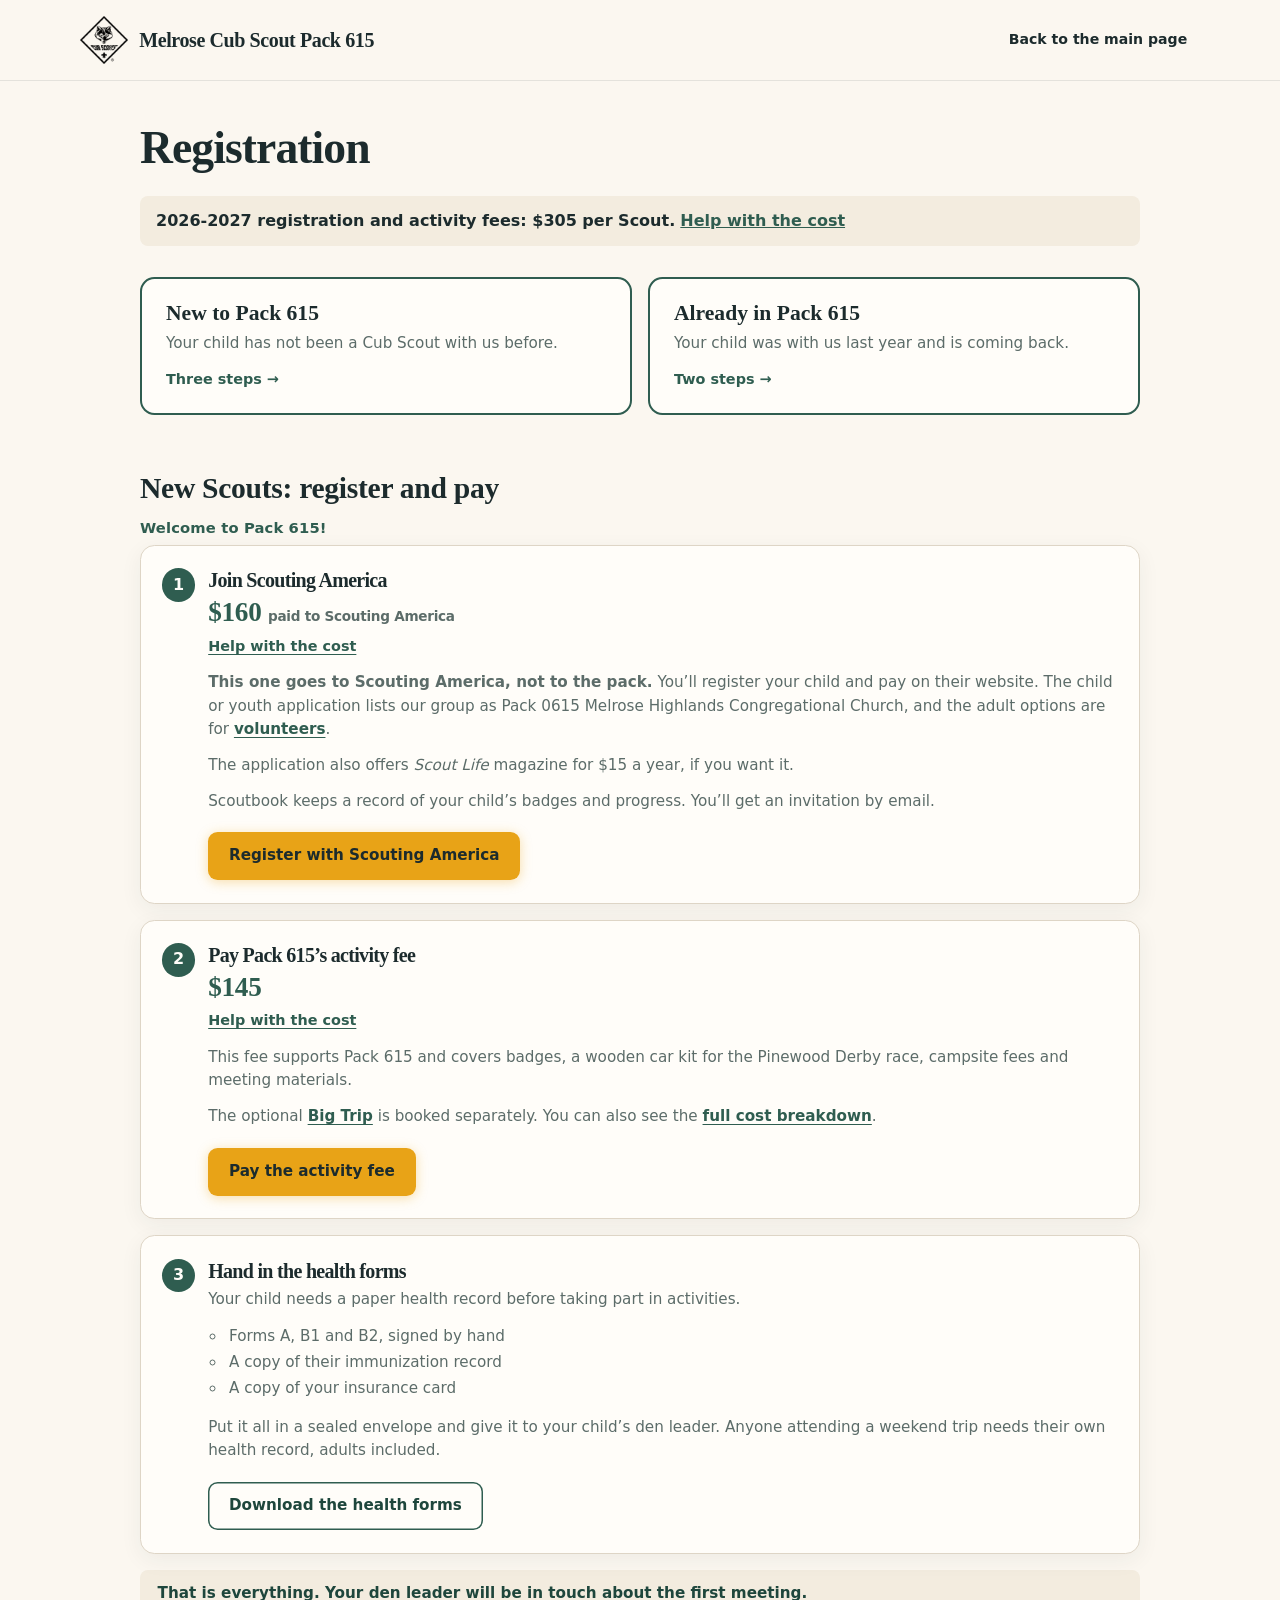
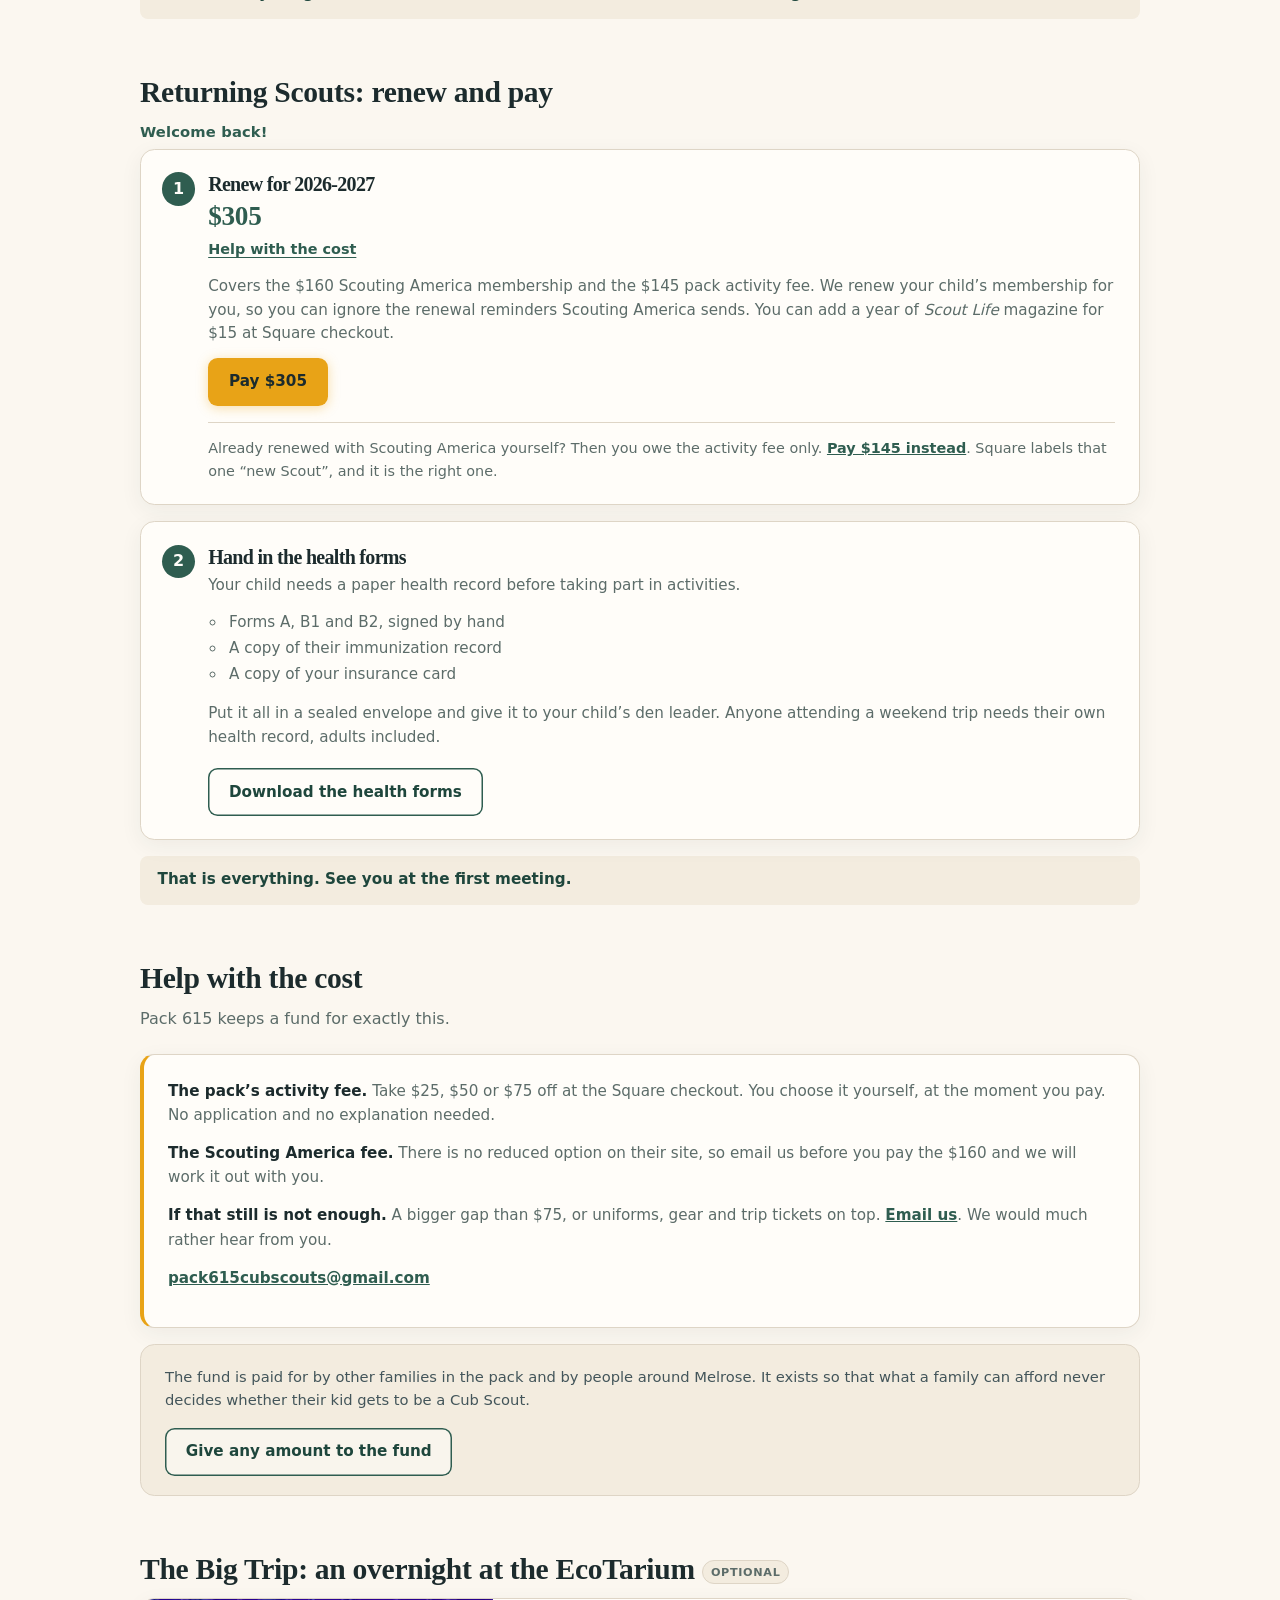
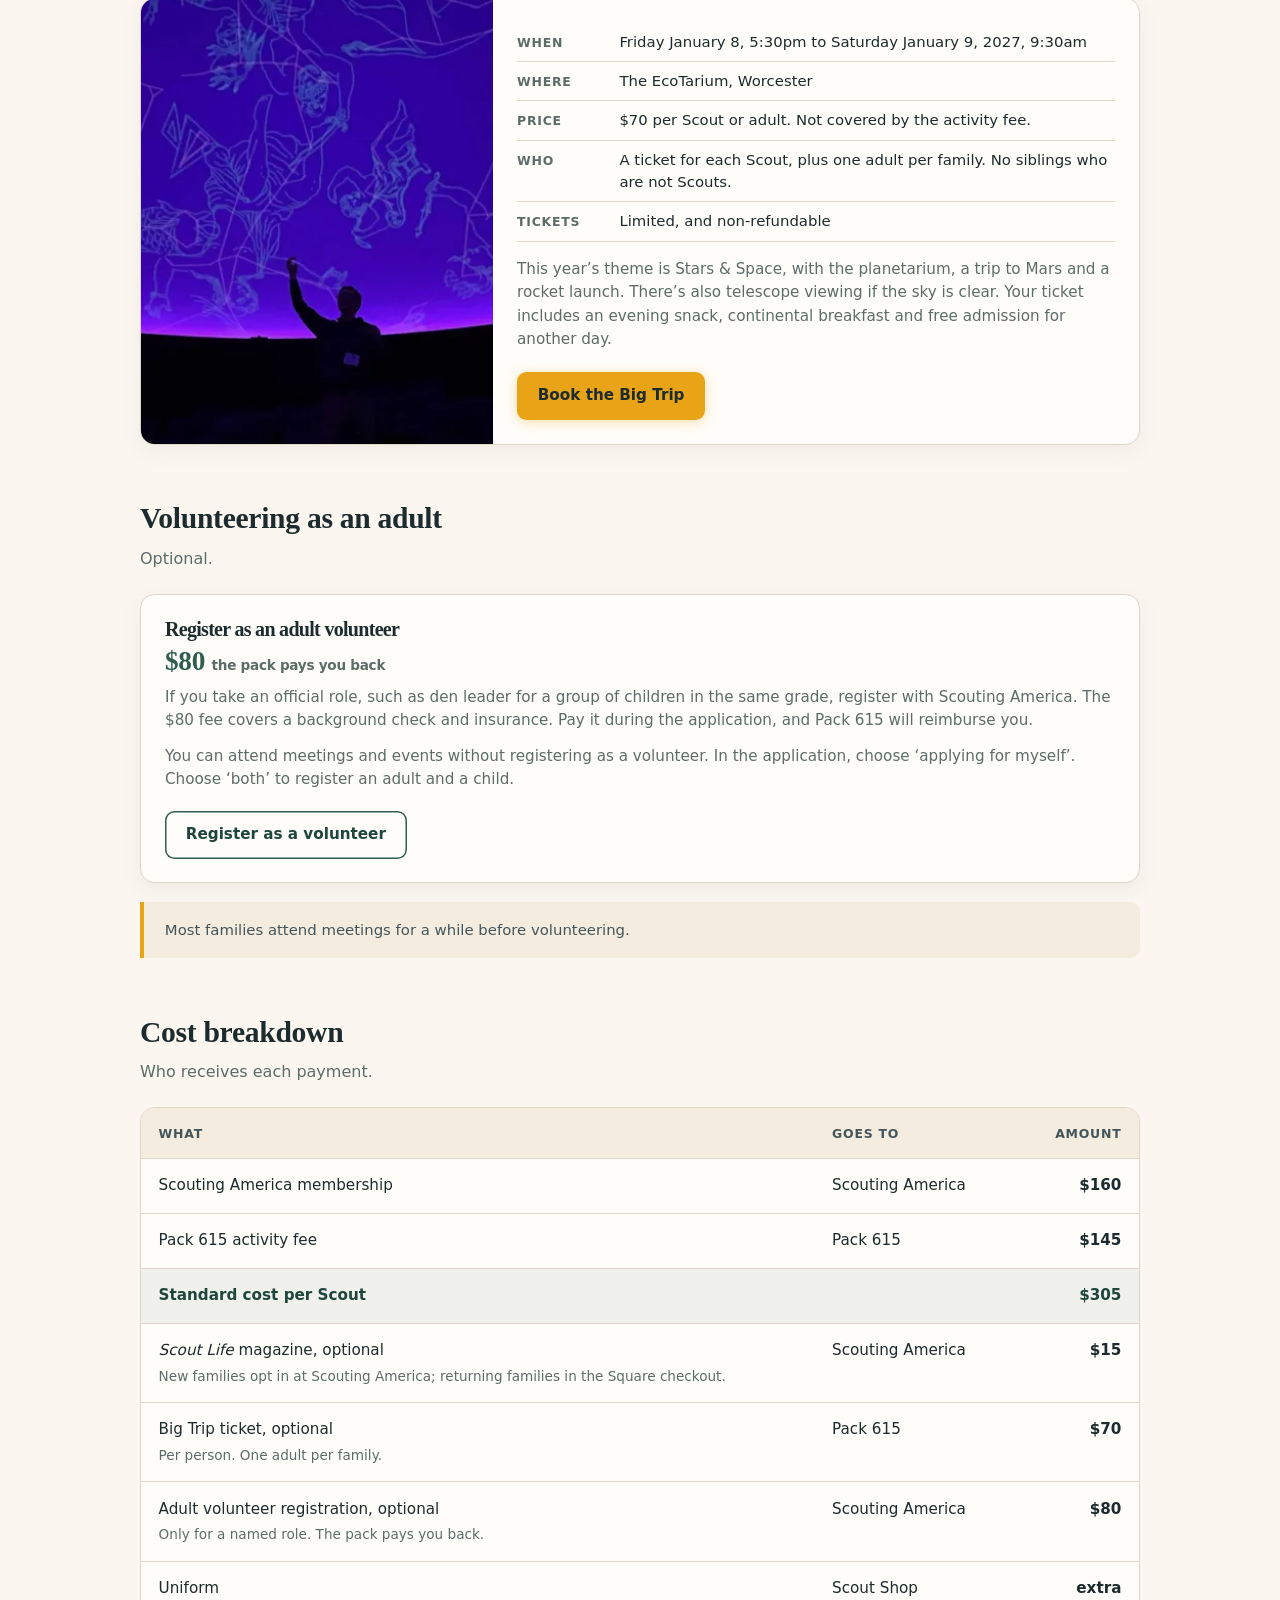
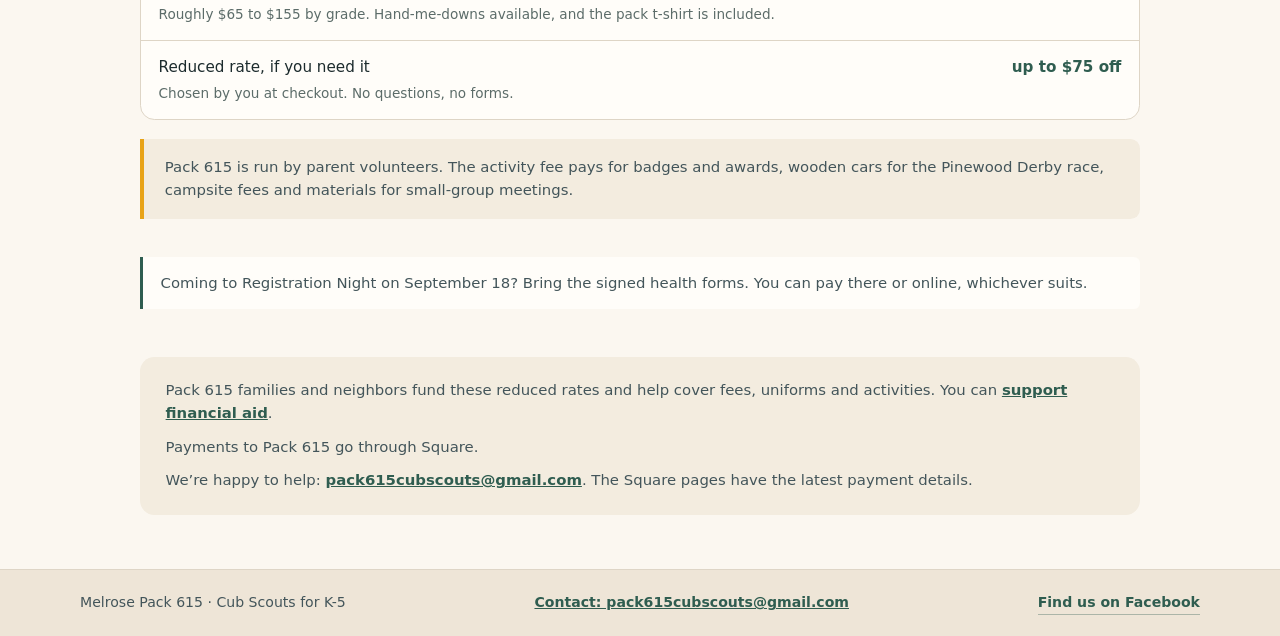
==== commit 590de073: "Rewrite the registration page after two audits and external review The page read as a list of mistak" ====
--- a/register/index.html
+++ b/register/index.html
@@ -26,24 +26,13 @@
          tags rather than as links, and competed with the two fork cards
          directly above it. The fork is the decision on this page; this is a
          table of contents and should look like one. */
-      /* Contents list. Pills read as filters; four bare labels read as nothing
-         at all, since the four sections are a mix of things to pay for and
-         things to know. Each row now carries what it costs or what it is, so
-         the list explains itself before anyone clicks. Deliberately quieter
-         than the fork above it: hairlines, no shadow, no fill. */
-      .jump { margin: 2.2rem 0 0; }
-      .jump-label { margin: 0 0 .6rem; color: var(--muted); font-size: .8rem; font-weight: 800; letter-spacing: .07em; text-transform: uppercase; }
-      .jump-list { margin: 0; padding: 0; list-style: none; border: 1px solid var(--line); border-radius: .7rem; overflow: hidden; background: var(--white); }
-      @media (min-width: 640px) { .jump-list { display: grid; grid-template-columns: 1fr 1fr; } }
-      .jump-list li + li { border-top: 1px solid var(--line); }
+      /* Grouped by purpose, because the four destinations are not peers: two
+         are optional payments, one is a thing you might do, one is reference.
+         Any flat list of four equals misrepresents them however it is styled,
+         which is why a pill row, a dot-separated line and a bordered grid all
+         failed. Underlined text keeps this quieter than the two fork cards. */
       @media (min-width: 640px) {
-        .jump-list li:nth-child(-n+2) { border-top: 0; }
-        .jump-list li:nth-child(2n) { border-left: 1px solid var(--line); }
-      }
-      .jump-list a { display: flex; flex-wrap: wrap; align-items: baseline; gap: .1rem .6rem; min-height: 3rem; padding: .8rem 1.1rem; color: var(--ink); text-decoration: none; transition: background .16s ease; }
-      .jump-list a:hover { background: var(--cream); }
-      .jump-name { font-size: .95rem; font-weight: 800; color: var(--pine-deep); }
-      .jump-meta { color: var(--muted); font-size: .85rem; }
+            }
 
       .trip-card { display: grid; gap: 0; border: 1px solid var(--line); border-radius: .9rem; background: var(--white); box-shadow: 0 6px 22px rgba(28, 43, 45, .06); overflow: hidden; }
       @media (min-width: 760px) { .trip-card { grid-template-columns: 22rem 1fr; } }
@@ -57,12 +46,17 @@
 
       .pay-path { margin: 3.2rem 0 0; scroll-margin-top: 6rem; }
       .path-label { display: block; margin-top: .35rem; color: var(--pine); font-family: var(--body); font-size: .92rem; font-weight: 800; letter-spacing: .01em; }
-      @media (max-width: 460px) { .pay-main .brand-name, .site-header .brand-name { font-size: .95rem; } }
-      .pay-nav { display: flex; align-items: center; gap: .5rem; font-size: .88rem; font-weight: 700; }
+      /* Gold on this site means the one thing we want you to do, and it is
+         Express Interest on every other page. "Email us" answers the question
+         this page provokes, which is a support question, so it is a plain link.
+         Express Interest also matters here now the page is indexable: someone
+         arriving from search may not be ready to pay anything yet. */
+      .pay-nav { display: flex; align-items: center; gap: .3rem; font-size: .88rem; font-weight: 700; }
+      .pay-nav .nav-plain { color: var(--ink); }
+      /* The wordmark was hidden on phones back when this header carried three
+         items. It carries one, so the reason is gone and the pack name stays. */
       .pay-nav a { display: inline-flex; align-items: center; min-height: 2.75rem; padding: .5rem .8rem; white-space: nowrap; border-radius: .45rem; color: var(--ink); text-decoration: none; }
       .pay-nav a:hover { background: var(--cream); }
-      .pay-nav .pay-nav-cta { background: var(--gold); font-weight: 800; }
-      .pay-nav .pay-nav-cta:hover { background: #f2b834; }
       .nav-short { display: inline; }
       .nav-long { display: none; }
       @media (min-width: 560px) { .nav-short { display: none; } .nav-long { display: inline; } }
@@ -70,12 +64,29 @@
       .pay-path > .path-sub { margin: 0 0 1.4rem; color: var(--muted); font-size: 1rem; }
 
       .steps { margin: 0; padding: 0; list-style: none; counter-reset: step; }
-      .steps > li { position: relative; margin: 0 0 1rem; padding: 1.4rem 1.5rem 1.4rem 4.2rem; border: 1px solid var(--line); border-radius: .9rem; background: var(--white); box-shadow: 0 6px 22px rgba(28, 43, 45, .06); }
-      .steps > li::before { counter-increment: step; content: counter(step); position: absolute; top: 1.4rem; left: 1.3rem; display: flex; align-items: center; justify-content: center; width: 2.1rem; height: 2.1rem; border-radius: 50%; background: var(--pine); color: var(--white); font-size: 1rem; font-weight: 800; }
+      .steps > li { position: relative; margin: 0 0 1rem; padding: 1.4rem 1.5rem; border: 1px solid var(--line); border-radius: .9rem; background: var(--white); box-shadow: 0 6px 22px rgba(28, 43, 45, .06); }
+      .steps > li::before { counter-increment: step; content: counter(step); position: absolute; top: 1.4rem; left: 1.3rem; display: none; align-items: center; justify-content: center; width: 2.1rem; height: 2.1rem; border-radius: 50%; background: var(--pine); color: var(--white); font-size: 1rem; font-weight: 800; }
       .steps.single > li::before { content: none; }
       .steps.single > li { padding-left: 1.5rem; }
+      /* The number used to sit in a 4.2rem gutter at every width, which left
+         only 257px of text on a 390px phone. It is now inline with the heading
+         on phones and returns to the gutter when there is room for it. */
+      .steps h3 { display: flex; align-items: center; gap: .6rem; }
+      .steps h3::before { counter-increment: step; content: counter(step); flex: 0 0 auto; display: flex; align-items: center; justify-content: center; width: 1.8rem; height: 1.8rem; border-radius: 50%; background: var(--pine); color: var(--white); font-family: var(--body); font-size: .9rem; font-weight: 800; }
+      .steps.single h3::before { content: none; }
+      @media (min-width: 640px) {
+        .steps > li { padding-left: 4.2rem; }
+        .steps > li::before { display: flex; }
+        .steps h3::before { content: none; }
+        .steps h3 { display: block; }
+      }
       .steps h3 { margin: 0 0 .3rem; font-family: var(--display); font-size: 1.25rem; font-weight: 700; line-height: 1.25; }
       .step-amount { margin: 0 0 .55rem; color: var(--pine); font-family: var(--display); font-size: 1.7rem; font-weight: 700; letter-spacing: -.01em; line-height: 1.1; }
+      /* Money help, placed beside each amount rather than in a footnote at the
+         bottom. A family who cannot afford the number decides at the number,
+         not four sections later. Quiet enough to skip if it does not apply. */
+      .aid { margin: 0 0 .9rem; padding: .55rem .8rem; border-left: 3px solid var(--gold); border-radius: 0 .35rem .35rem 0; background: var(--cream); color: #43555a; font-size: .88rem; line-height: 1.5; }
+      .aid a { color: var(--pine); font-weight: 800; }
       .amt-sub { font-family: var(--body); font-size: .85rem; font-weight: 700; color: var(--muted); }
       /* Ember measures 4.42:1 on white and 3.82:1 on cream, under the 4.5:1
          small-text minimum. Pine is 7.38:1 and 6.38:1. Scoped here rather than
@@ -85,6 +96,35 @@
       .steps p.step-note:last-of-type { margin-bottom: 1.2rem; }
       .steps .button { align-self: flex-start; }
 
+      .total-line { margin: 1.5rem 0 0; padding: .8rem 1rem; border-radius: .5rem; background: var(--cream); color: var(--ink); font-size: 1rem; }
+      .total-line a { color: var(--pine); font-weight: 800; }
+      .help-mail { font-weight: 800; }
+      .help-mail a { word-break: break-word; }
+      .give-card { margin: 1rem 0 0; padding: 1.2rem 1.5rem; border: 1px solid var(--line); border-radius: .9rem; background: var(--cream); }
+      .give-card p { margin: 0 0 1rem; color: #43555a; font-size: .92rem; line-height: 1.6; }
+      .aid-link { margin: -.15rem 0 .9rem; font-size: .9rem; }
+      .aid-link a { color: var(--pine); font-weight: 800; text-underline-offset: .18em; }
+      .help-card { padding: 1.5rem; border: 1px solid var(--line); border-left: 4px solid var(--gold); border-radius: .9rem; background: var(--white); box-shadow: 0 6px 22px rgba(28, 43, 45, .06); }
+      .help-card p { margin: 0 0 .85rem; color: var(--muted); font-size: .95rem; line-height: 1.6; }
+      .help-card p strong { color: var(--ink); }
+      .help-card a { color: var(--pine); font-weight: 800; }
+      .help-fund { padding-top: .9rem; border-top: 1px solid var(--line); }
+      .help-card .button { margin-top: .4rem; }
+      .check { margin: 0 0 .9rem; padding: 0 0 0 1.1rem; color: var(--muted); font-size: .95rem; line-height: 1.7; }
+      .check li { padding-left: .2rem; }
+      .opt-tag { display: inline-block; padding: .15rem .5rem; border: 1px solid var(--line); border-radius: 1rem; background: var(--cream); color: var(--muted); font-family: var(--body); font-size: .7rem; font-weight: 800; letter-spacing: .06em; text-transform: uppercase; vertical-align: middle; }
+      .facts { margin: 0 0 1rem; }
+      .facts > div { display: grid; gap: 0 .9rem; padding: .5rem 0; border-bottom: 1px solid var(--line); }
+      @media (min-width: 460px) { .facts > div { grid-template-columns: 5.5rem minmax(0, 1fr); } }
+      .facts dt { color: var(--muted); font-size: .78rem; font-weight: 800; letter-spacing: .06em; text-transform: uppercase; padding-top: .12rem; }
+      .facts dd { margin: 0; color: var(--ink); font-size: .93rem; line-height: 1.5; }
+      .done { margin: .4rem 0 0; padding: .8rem 1.1rem; border-radius: .5rem; background: var(--cream); color: var(--pine-deep); font-size: .95rem; font-weight: 700; }
+      .bring { margin: 2.4rem 0 0; padding: .9rem 1.1rem; border-left: 3px solid var(--pine); border-radius: 0 .4rem .4rem 0; background: var(--white); color: #43555a; font-size: .93rem; }
+      /* The alternate route is an exception, not a peer, so it sits below the
+         main button rather than beside it. Side by side implied a choice
+         between equals and left two cards at ragged heights. */
+      .alt-route { margin: 1rem 0 0; padding-top: .9rem; border-top: 1px solid var(--line); color: var(--muted); font-size: .9rem; line-height: 1.55; }
+      .alt-route a { color: var(--pine); font-weight: 800; }
       .aside-note { margin: 1.2rem 0 0; padding: 1.05rem 1.3rem; border-left: 4px solid var(--gold); border-radius: 0 .6rem .6rem 0; background: var(--cream); color: #43555a; font-size: .93rem; }
       .aside-note p { margin: 0; }
       .aside-note a { color: var(--pine); font-weight: 800; }
@@ -120,8 +160,7 @@
       <div class="header-inner">
         <a class="brand" href="/"><img src="../assets/cub-scouts-logo-black.png" alt=""><span class="brand-name">Melrose Cub <span class="brand-break">Scout Pack 615</span></span></a>
         <nav class="pay-nav" aria-label="Primary navigation">
-          <a href="/"><span class="nav-long">Back to the main page</span><span class="nav-short">Home</span></a>
-          <a class="pay-nav-cta" data-track="email-contact-register" href="mailto:pack615cubscouts@gmail.com">Email us</a>
+          <a class="nav-plain" href="/"><span class="nav-long">Back to the main page</span><span class="nav-short">Home</span></a>
         </nav>
       </div>
     </header>
@@ -136,6 +175,8 @@
       <div class="pay-head">
         <h1>Registration</h1>
       </div>
+
+      <p class="total-line"><strong>2026-2027 registration and activity fees: $305 per Scout.</strong> <a data-track="cost-help-top" href="#help">Help with the cost</a></p>
 
       <ul class="pay-fork">
         <li>
@@ -154,74 +195,90 @@
         </li>
       </ul>
 
-      <nav class="jump" aria-label="Also on this page">
-        <p class="jump-label">Also on this page</p>
-        <ul class="jump-list">
-          <li><a data-track="jump-bigtrip" href="#bigtrip"><span class="jump-name">The Big Trip sleepover</span><span class="jump-meta">$70 per person, optional</span></a></li>
-          <li><a data-track="jump-volunteering" href="#volunteering"><span class="jump-name">Volunteering</span><span class="jump-meta">$80, reimbursed by the pack</span></a></li>
-          <li><a data-track="jump-donate" href="#donate"><span class="jump-name">Donate</span><span class="jump-meta">Any amount</span></a></li>
-          <li><a data-track="jump-breakdown" href="#breakdown"><span class="jump-name">Cost breakdown</span><span class="jump-meta">Every charge, and who it goes to</span></a></li>
-        </ul>
-      </nav>
-
       <section class="pay-path" id="new" aria-labelledby="new-heading">
-        <h2 id="new-heading">Welcome to Pack 615<span class="path-label">New Scouts: register and pay</span></h2>
+        <h2 id="new-heading">New Scouts: register and pay<span class="path-label">Welcome to Pack 615!</span></h2>
 
         <ol class="steps">
           <li>
             <h3>Join Scouting America</h3>
             <p class="step-amount">$160 <span class="amt-sub">paid to Scouting America</span></p>
-            <p class="step-note">Membership and the national fee are handled on Scouting America&rsquo;s own site. The unit should read <strong>Pack 0615 Melrose Highlands Congregational Church</strong>, and the application is for a child or youth. The adult options are for <a class="text-link" href="#volunteering">volunteers</a>.</p>
-            <p class="step-note">An invitation to Scoutbook follows by email. That is where badges and progress are recorded.</p>
+            <p class="aid-link"><a data-track="cost-help-national" href="#help">Help with the cost</a></p>
+            <p class="step-note"><strong>This one goes to Scouting America, not to the pack.</strong> You&rsquo;ll register your child and pay on their website. The child or youth application lists our group as Pack 0615 Melrose Highlands Congregational Church, and the adult options are for <a class="text-link" data-track="jump-volunteering" href="#volunteering">volunteers</a>.</p>
+            <p class="step-note">The application also offers <em>Scout Life</em> magazine for $15 a year, if you want it.</p>
+            <p class="step-note">Scoutbook keeps a record of your child&rsquo;s badges and progress. You&rsquo;ll get an invitation by email.</p>
             <a class="button button-primary" data-track="new-step-1-scouting-america" href="https://my.scouting.org/VES/OnlineReg/1.0.0/?tu=UF-MB-227paa0615" target="_blank" rel="noopener noreferrer">Register with Scouting America<span class="visually-hidden"> (opens in a new tab)</span></a>
           </li>
           <li>
             <h3>Pay Pack 615&rsquo;s activity fee</h3>
-            <p class="step-amount">$145<sup class="amt-star">*</sup></p>
-            <p class="step-note">The pack&rsquo;s own fee, covering badges, the Pinewood Derby car kit, campsite fees and materials for meetings. One per Scout.</p>
-            <p class="step-note"><em>Scout Life</em> magazine is offered during the Scouting America application in step 1, at $15.</p>
+            <p class="step-amount">$145</p>
+            <p class="aid-link"><a data-track="cost-help-new" href="#help">Help with the cost</a></p>
+            <p class="step-note">This fee supports Pack 615 and covers badges, a wooden car kit for the Pinewood Derby race, campsite fees and meeting materials.</p>
+            <p class="step-note">The optional <a class="text-link" data-track="jump-bigtrip" href="#bigtrip">Big Trip</a> is booked separately. You can also see the <a class="text-link" data-track="jump-breakdown" href="#breakdown">full cost breakdown</a>.</p>
             <a class="button button-primary" data-track="new-step-2-activity-fee" href="https://cub-scout-pack-615.square.site/product/pack-615-annual-activity-fee-for-new-scouts-2026-2027-/K3UUQYSECRKVDFJDXLRHYE5B" target="_blank" rel="noopener noreferrer">Pay the activity fee<span class="visually-hidden"> for new Scouts, opens Square in a new tab</span></a>
           </li>
           <li>
             <h3>Hand in the health forms</h3>
-            <p class="step-note">Scouting America requires a paper health record before a child joins in. Forms A, B1 and B2 signed by hand, with copies of an immunization record and insurance card, in a sealed envelope to your den leader.</p>
-            <p class="step-note">Anyone coming on a weekend trip needs one, adults included.</p>
+            <p class="step-note">Your child needs a paper health record before taking part in activities.</p>
+            <ul class="check">
+              <li>Forms A, B1 and B2, signed by hand</li>
+              <li>A copy of their immunization record</li>
+              <li>A copy of your insurance card</li>
+            </ul>
+            <p class="step-note">Put it all in a sealed envelope and give it to your child&rsquo;s den leader. Anyone attending a weekend trip needs their own health record, adults included.</p>
             <a class="button button-outline" data-track="health-forms" href="https://filestore.scouting.org/filestore/HealthSafety/pdf/680-001_AB.pdf" target="_blank" rel="noopener noreferrer">Download the health forms<span class="visually-hidden"> (PDF, opens in a new tab)</span></a>
           </li>
         </ol>
+        <p class="done">That is everything. Your den leader will be in touch about the first meeting.</p>
       </section>
 
       <section class="pay-path" id="returning" aria-labelledby="returning-heading">
-        <h2 id="returning-heading">Welcome back<span class="path-label">Returning Scouts: renew and pay</span></h2>
+        <h2 id="returning-heading">Returning Scouts: renew and pay<span class="path-label">Welcome back!</span></h2>
 
         <ol class="steps">
           <li>
             <h3>Renew for 2026-2027</h3>
-            <p class="step-amount">$305<sup class="amt-star">*</sup></p>
-            <p class="step-note">Covers the $160 Scouting America membership and the $145 pack activity fee. The pack renews the membership on your behalf. One per Scout.</p>
-            <p class="step-note"><em>Scout Life</em> magazine is offered at checkout, at $15 for the year.</p>
-            <div class="aside-note aside-inline">
-              <p><strong>Already renewed the membership yourself?</strong> Then only the pack&rsquo;s activity fee is due, so use the <a data-track="returning-already-renewed" href="https://cub-scout-pack-615.square.site/product/pack-615-annual-activity-fee-for-new-scouts-2026-2027-/K3UUQYSECRKVDFJDXLRHYE5B" target="_blank" rel="noopener noreferrer">new Scout activity fee<span class="visually-hidden"> (opens Square in a new tab)</span></a> instead, which is pack fees only despite the name.</p>
-            </div>
-            <a class="button button-primary" data-track="returning-renew" href="https://cub-scout-pack-615.square.site/product/pack-615-annual-activity-fee-for-returning-scouts-2026-2027-/QRHUWHSKV26BSYASTLAPGGGP" target="_blank" rel="noopener noreferrer">Renew and pay<span class="visually-hidden"> the returning Scout fee, opens Square in a new tab</span></a>
+            <p class="step-amount">$305</p>
+            <p class="aid-link"><a data-track="cost-help-returning" href="#help">Help with the cost</a></p>
+            <p class="step-note">Covers the $160 Scouting America membership and the $145 pack activity fee. We renew your child&rsquo;s membership for you, so you can ignore the renewal reminders Scouting America sends. You can add a year of <em>Scout Life</em> magazine for $15 at Square checkout.</p>
+            <a class="button button-primary" data-track="returning-renew" href="https://cub-scout-pack-615.square.site/product/pack-615-annual-activity-fee-for-returning-scouts-2026-2027-/QRHUWHSKV26BSYASTLAPGGGP" target="_blank" rel="noopener noreferrer">Pay $305<span class="visually-hidden">, membership renewal and activity fee, opens Square in a new tab</span></a>
+
+            <p class="alt-route">Already renewed with Scouting America yourself? Then you owe the activity fee only. <a data-track="returning-already-renewed" href="https://cub-scout-pack-615.square.site/product/pack-615-annual-activity-fee-for-new-scouts-2026-2027-/K3UUQYSECRKVDFJDXLRHYE5B" target="_blank" rel="noopener noreferrer">Pay $145 instead<span class="visually-hidden"> (opens Square in a new tab)</span></a>. Square labels that one &ldquo;new Scout&rdquo;, and it is the right one.</p>
           </li>
           <li>
             <h3>Hand in the health forms</h3>
-            <p class="step-note">Scouting America requires a paper health record before a child joins in. Forms A, B1 and B2 signed by hand, with copies of an immunization record and insurance card, in a sealed envelope to your den leader.</p>
-            <p class="step-note">Anyone coming on a weekend trip needs one, adults included.</p>
+            <p class="step-note">Your child needs a paper health record before taking part in activities.</p>
+            <ul class="check">
+              <li>Forms A, B1 and B2, signed by hand</li>
+              <li>A copy of their immunization record</li>
+              <li>A copy of your insurance card</li>
+            </ul>
+            <p class="step-note">Put it all in a sealed envelope and give it to your child&rsquo;s den leader. Anyone attending a weekend trip needs their own health record, adults included.</p>
             <a class="button button-outline" data-track="health-forms" href="https://filestore.scouting.org/filestore/HealthSafety/pdf/680-001_AB.pdf" target="_blank" rel="noopener noreferrer">Download the health forms<span class="visually-hidden"> (PDF, opens in a new tab)</span></a>
           </li>
         </ol>
-
-        <div class="aside-note">
-          <p>Scouting America sends its own renewal emails. The pack handles the renewal, so they can be ignored.</p>
-        </div>
-
+        <p class="done">That is everything. See you at the first meeting.</p>
+
+      </section>
+
+      <section class="pay-path" id="help" aria-labelledby="help-heading">
+        <h2 id="help-heading">Help with the cost</h2>
+        <p class="path-sub">Pack 615 keeps a fund for exactly this.</p>
+
+        <div class="help-card">
+          <p><strong>The pack&rsquo;s activity fee.</strong> Take $25, $50 or $75 off at the Square checkout. You choose it yourself, at the moment you pay. No application and no explanation needed.</p>
+          <p><strong>The Scouting America fee.</strong> There is no reduced option on their site, so email us before you pay the $160 and we will work it out with you.</p>
+          <p><strong>If that still is not enough.</strong> A bigger gap than $75, or uniforms, gear and trip tickets on top. <a data-track="cost-help-email-2" href="mailto:pack615cubscouts@gmail.com">Email us</a>. We would much rather hear from you.</p>
+          <p class="help-mail"><a data-track="cost-help-email" href="mailto:pack615cubscouts@gmail.com">pack615cubscouts@gmail.com</a></p>
+        </div>
+
+        <div class="give-card">
+          <p>The fund is paid for by other families in the pack and by people around Melrose. It exists so that what a family can afford never decides whether their kid gets to be a Cub Scout.</p>
+          <a class="button button-outline" data-track="pay-financial-aid" href="https://cub-scout-pack-615.square.site/product/pack-financial-aid-donation/4" target="_blank" rel="noopener noreferrer">Give any amount to the fund<span class="visually-hidden"> (opens Square in a new tab)</span></a>
+        </div>
       </section>
 
       <section class="pay-path" id="bigtrip" aria-labelledby="bigtrip-heading">
-        <h2 id="bigtrip-heading">The Big Trip</h2>
-        <p class="path-sub">One night inside a museum. The highlight of the pack year.</p>
+        <h2 id="bigtrip-heading">The Big Trip: an overnight at the EcoTarium <span class="opt-tag">optional</span></h2>
 
         <div class="trip-card">
           <figure class="trip-figure">
@@ -232,27 +289,17 @@
             </picture>
           </figure>
           <div class="trip-body">
-            <h3>EcoTarium sleepover, Worcester</h3>
-            <p class="step-amount">$70 <span class="amt-sub">per person coming</span></p>
-            <p>Friday January 8 at 5:30pm to Saturday January 9, 2027 at 9:30am. This year&rsquo;s theme is Stars &amp; Space: the planetarium, a trip to Mars, launching a rocket, and a look through a telescope if the sky is clear. An evening snack and a continental breakfast are included, and so is free admission to come back another day.</p>
-            <p>Each Scout is accompanied by one adult, so most families need two tickets. No siblings. Tickets are limited, non-refundable, and separate from the activity fee.</p>
+            <dl class="facts">
+              <div><dt>When</dt><dd>Friday January 8, 5:30pm to Saturday January 9, 2027, 9:30am</dd></div>
+              <div><dt>Where</dt><dd>The EcoTarium, Worcester</dd></div>
+              <div><dt>Price</dt><dd>$70 per Scout or adult. Not covered by the activity fee.</dd></div>
+              <div><dt>Who</dt><dd>A ticket for each Scout, plus one adult per family. No siblings who are not Scouts.</dd></div>
+              <div><dt>Tickets</dt><dd>Limited, and non-refundable</dd></div>
+            </dl>
+            <p>This year&rsquo;s theme is Stars &amp; Space, with the planetarium, a trip to Mars and a rocket launch. There&rsquo;s also telescope viewing if the sky is clear. Your ticket includes an evening snack, continental breakfast and free admission for another day.</p>
             <a class="button button-primary" data-track="pay-ecotarium" href="https://cub-scout-pack-615.square.site/product/big-trip-2026-ecotarium-sleepover-january-8/7EASFEZSZ256WSUDQSMFPQBF" target="_blank" rel="noopener noreferrer">Book the Big Trip<span class="visually-hidden"> (opens Square in a new tab)</span></a>
           </div>
         </div>
-      </section>
-
-      <section class="pay-path" id="donate" aria-labelledby="donate-heading">
-        <h2 id="donate-heading">Donate</h2>
-        <p class="path-sub">The reduced rates on this page are paid for by other families. This is that money.</p>
-
-        <ol class="steps single">
-          <li>
-            <h3>Donate to the financial aid fund</h3>
-            <p class="step-amount">You choose the amount</p>
-            <p class="step-note">When a family picks $25, $50 or $75 off at checkout, this fund covers the difference. It is given by Pack 615 families and neighbours, and it pays for fees, uniforms and activities.</p>
-            <a class="button button-outline" data-track="pay-financial-aid" href="https://cub-scout-pack-615.square.site/product/pack-financial-aid-donation/4" target="_blank" rel="noopener noreferrer">Donate<span class="visually-hidden"> to the financial aid fund, opens Square in a new tab</span></a>
-          </li>
-        </ol>
       </section>
 
 
@@ -264,14 +311,14 @@
           <li>
             <h3>Register as an adult volunteer</h3>
             <p class="step-amount">$80 <span class="amt-sub">the pack pays you back</span></p>
-            <p class="step-note">Adults in a named role, such as a den leader, register with Scouting America as well. The fee covers a background check and insurance, and <strong>the pack reimburses it</strong>.</p>
-            <p class="step-note">Coming along to meetings and events needs none of this. On the signup it is the &ldquo;applying for myself&rdquo; option, or &ldquo;both&rdquo; alongside a child.</p>
+            <p class="step-note">If you take an official role, such as den leader for a group of children in the same grade, register with Scouting America. The $80 fee covers a background check and insurance. Pay it during the application, and Pack 615 will reimburse you.</p>
+            <p class="step-note">You can attend meetings and events without registering as a volunteer. In the application, choose &lsquo;applying for myself&rsquo;. Choose &lsquo;both&rsquo; to register an adult and a child.</p>
             <a class="button button-outline" data-track="volunteer-register" href="https://my.scouting.org/VES/OnlineReg/1.0.0/?tu=UF-MB-227paa0615" target="_blank" rel="noopener noreferrer">Register as a volunteer<span class="visually-hidden"> (opens Scouting America in a new tab)</span></a>
           </li>
         </ol>
 
         <div class="aside-note">
-          <p>There is no hurry. Most people come along for a while first.</p>
+          <p>Most families attend meetings for a while before volunteering.</p>
         </div>
       </section>
 
@@ -288,24 +335,27 @@
             <tbody>
               <tr><td>Scouting America membership</td><td>Scouting America</td><td>$160</td></tr>
               <tr><td>Pack 615 activity fee</td><td>Pack 615</td><td>$145</td></tr>
-              <tr class="row-total"><td>Standard cost <strong>per Scout</strong><br><span class="row-sub">A second Scout in the family is another $305.</span></td><td></td><td>$305</td></tr>
+              <tr class="row-total"><td>Standard cost <strong>per Scout</strong></td><td></td><td>$305</td></tr>
               <tr><td><em>Scout Life</em> magazine, optional<br><span class="row-sub">New families opt in at Scouting America; returning families in the Square checkout.</span></td><td>Scouting America</td><td>$15</td></tr>
-              <tr><td>Big Trip ticket, optional<br><span class="row-sub">Per person. Every Scout needs an adult with them.</span></td><td>Pack 615</td><td>$70</td></tr>
-              <tr><td>Adult volunteer registration, optional<br><span class="row-sub">Only for a volunteer role. The pack reimburses it.</span></td><td>Scouting America</td><td>$80</td></tr>
+              <tr><td>Big Trip ticket, optional<br><span class="row-sub">Per person. One adult per family.</span></td><td>Pack 615</td><td>$70</td></tr>
+              <tr><td>Adult volunteer registration, optional<br><span class="row-sub">Only for a named role. The pack pays you back.</span></td><td>Scouting America</td><td>$80</td></tr>
+              <tr><td>Uniform<br><span class="row-sub">Roughly $65 to $155 by grade. Hand-me-downs available, and the pack t-shirt is included.</span></td><td>Scout Shop</td><td>extra</td></tr>
               <tr class="row-credit"><td>Reduced rate, if you need it<br><span class="row-sub">Chosen by you at checkout. No questions, no forms.</span></td><td></td><td>up to $75 off</td></tr>
             </tbody>
           </table>
         </div>
 
         <div class="aside-note">
-          <p>Pack 615 is run by parent volunteers. The activity fee pays for badges and awards, Pinewood Derby cars, campsite fees and materials for den meetings.</p>
-        </div>
-      </section>
+          <p>Pack 615 is run by parent volunteers. The activity fee pays for badges and awards, wooden cars for the Pinewood Derby race, campsite fees and materials for small-group meetings.</p>
+        </div>
+      </section>
+
+      <p class="bring" id="bring">Coming to Registration Night on September 18? Bring the signed health forms. You can pay there or online, whichever suits.</p>
 
       <div class="pay-foot">
-        <p><sup class="amt-star">*</sup> Reduced rates of $25, $50 and $75 off are built into the checkout on both activity fees, chosen at the point of payment. If none of them are enough, <a data-track="cost-help-contact" href="mailto:pack615cubscouts@gmail.com">email us</a> and we will find a way.</p>
-        <p>Card payments are handled by Square.</p>
-        <p>Questions to <a data-track="email-contact-register-foot" href="mailto:pack615cubscouts@gmail.com">pack615cubscouts@gmail.com</a>. Each Square page carries the full detail and is the one to trust if anything here looks out of date.</p>
+        <p>Pack 615 families and neighbors fund these reduced rates and help cover fees, uniforms and activities. You can <a data-track="jump-donate" href="#help">support financial aid</a>.</p>
+        <p>Payments to Pack 615 go through Square.</p>
+        <p>We&rsquo;re happy to help: <a data-track="email-contact-register-foot" href="mailto:pack615cubscouts@gmail.com">pack615cubscouts@gmail.com</a>. The Square pages have the latest payment details.</p>
       </div>
     </main>
 
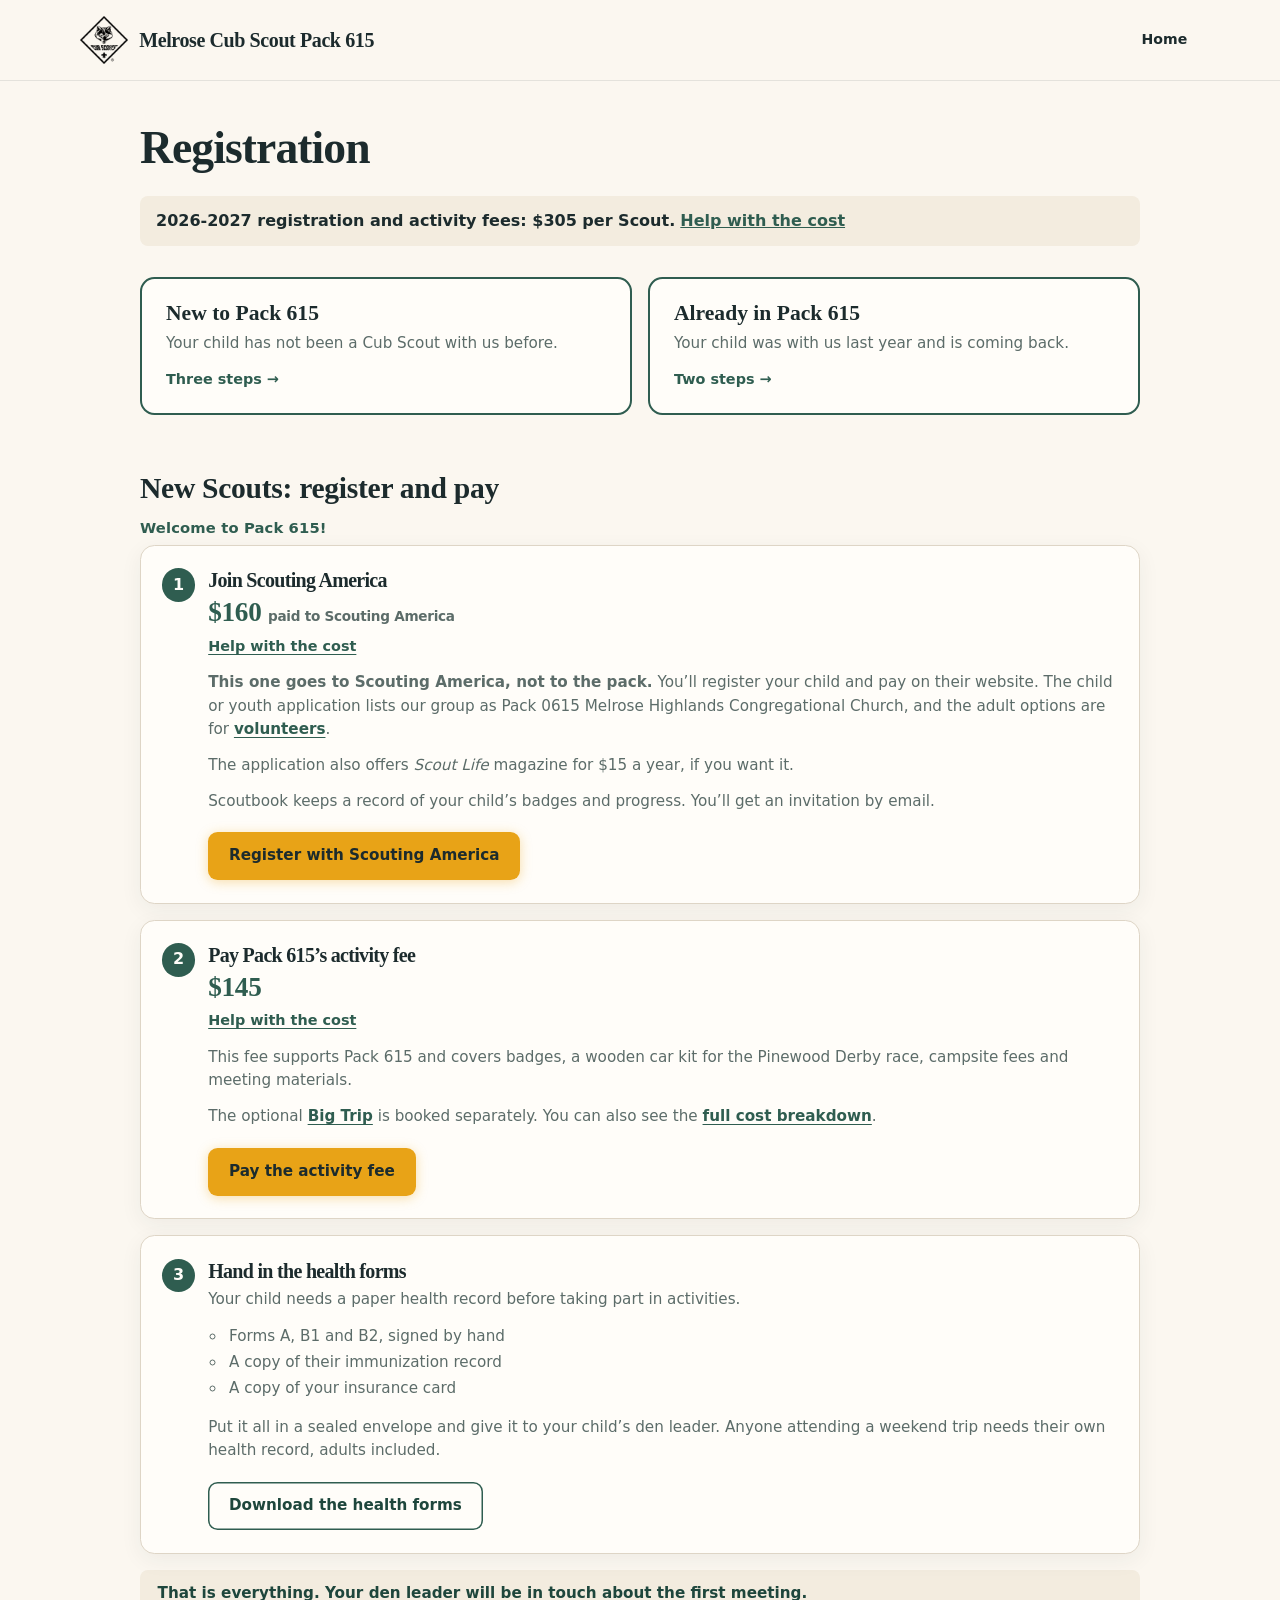
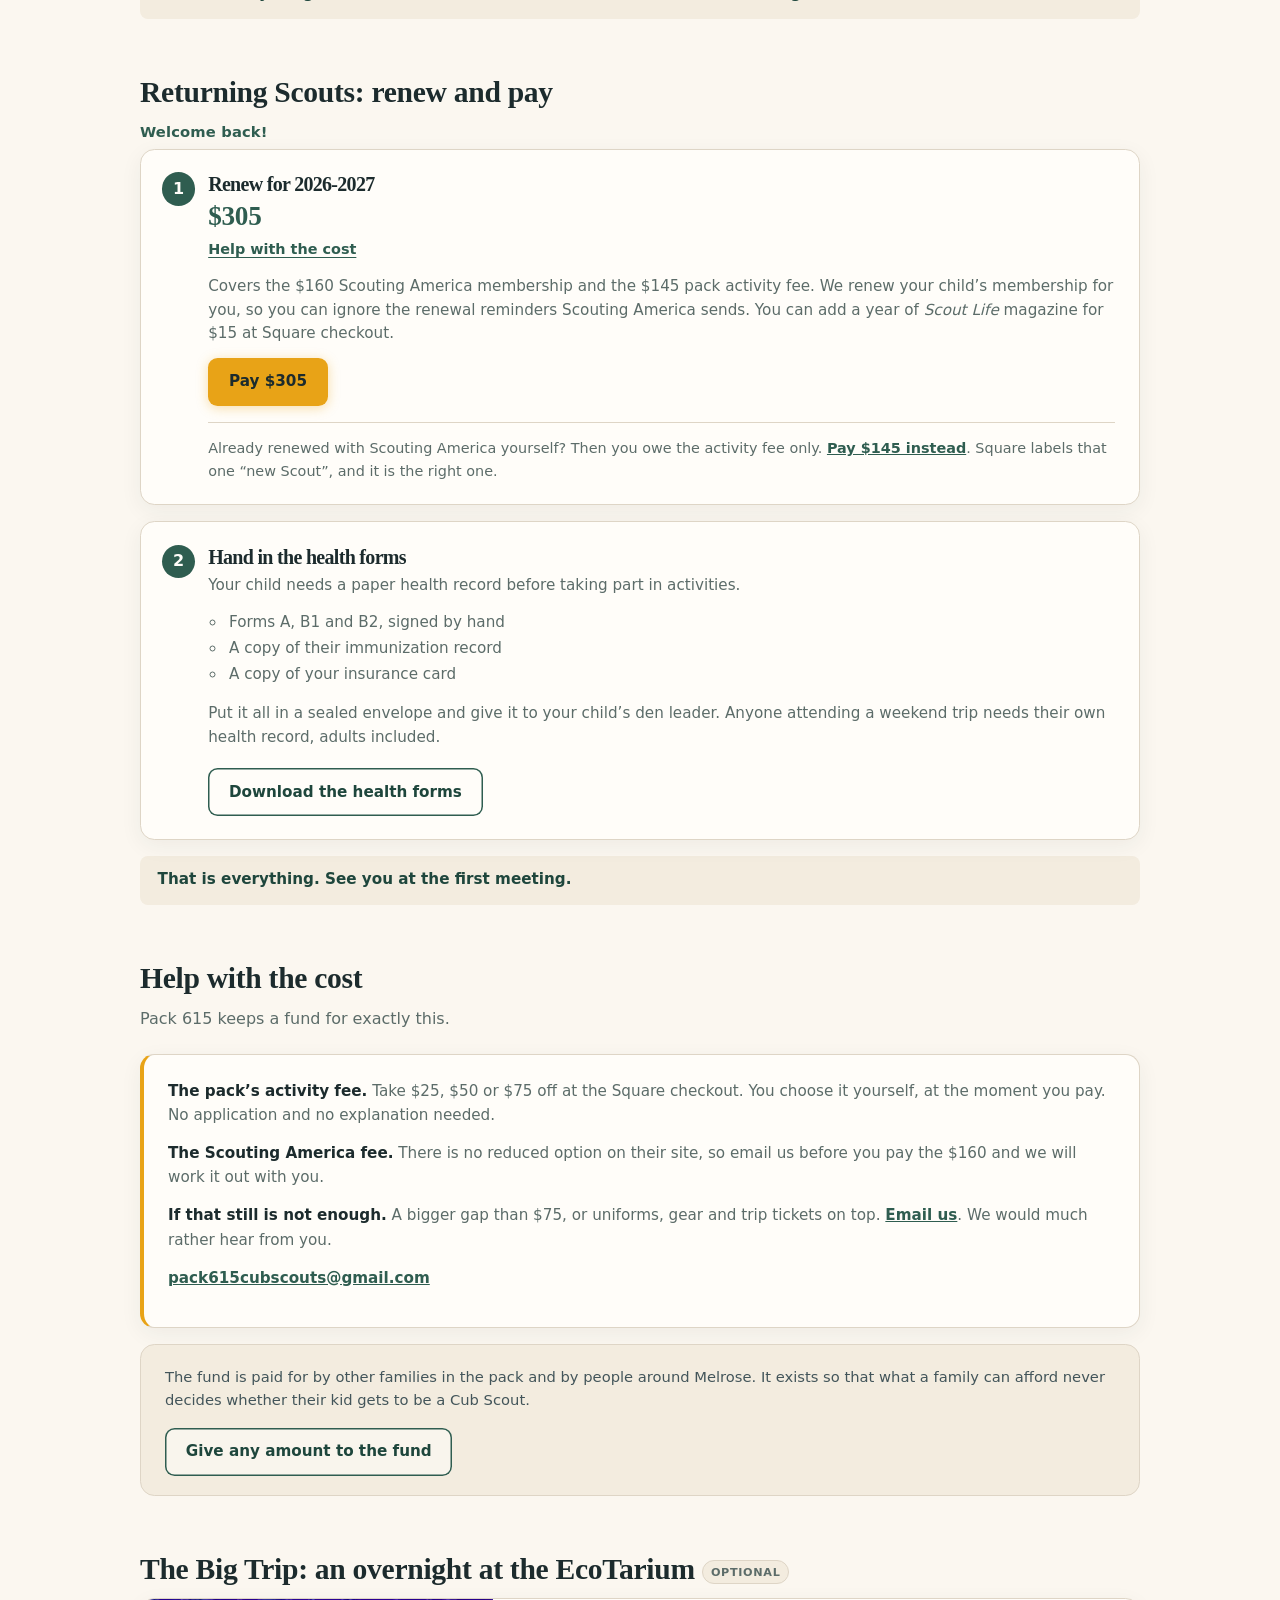
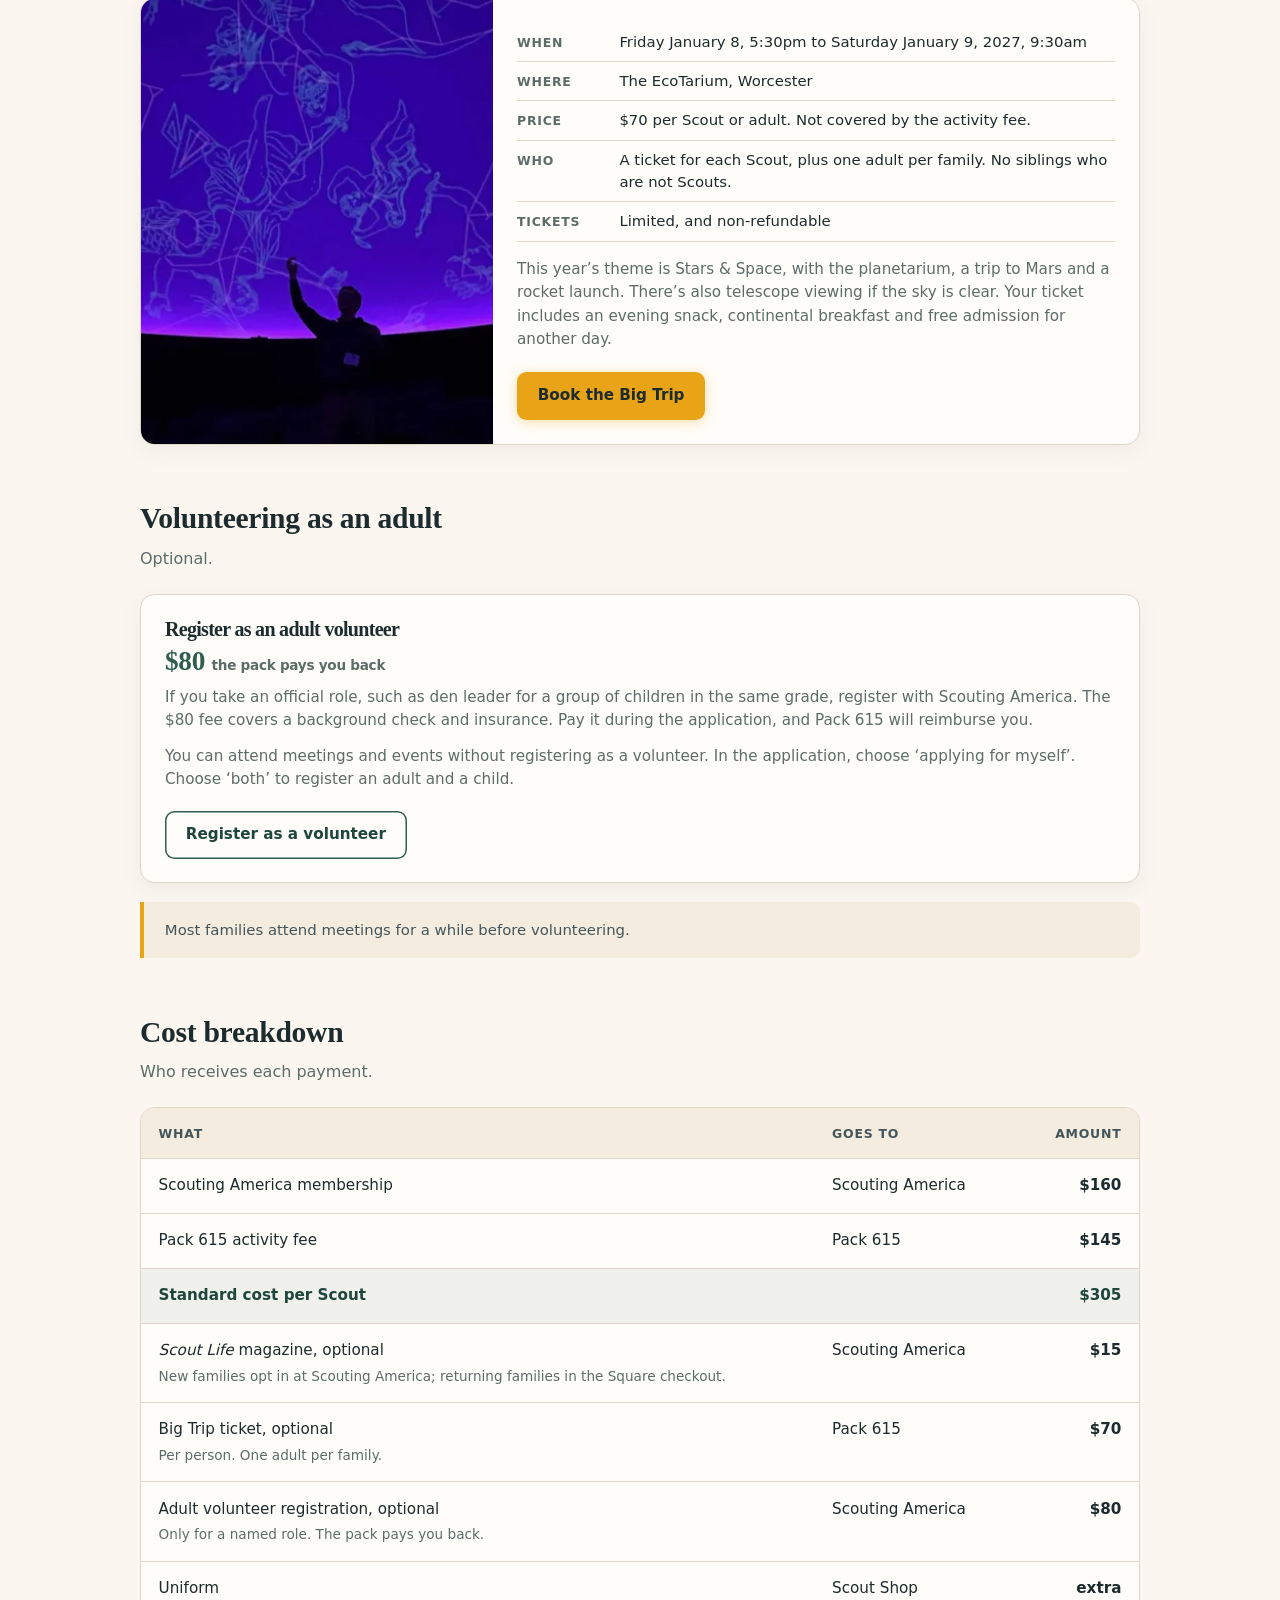
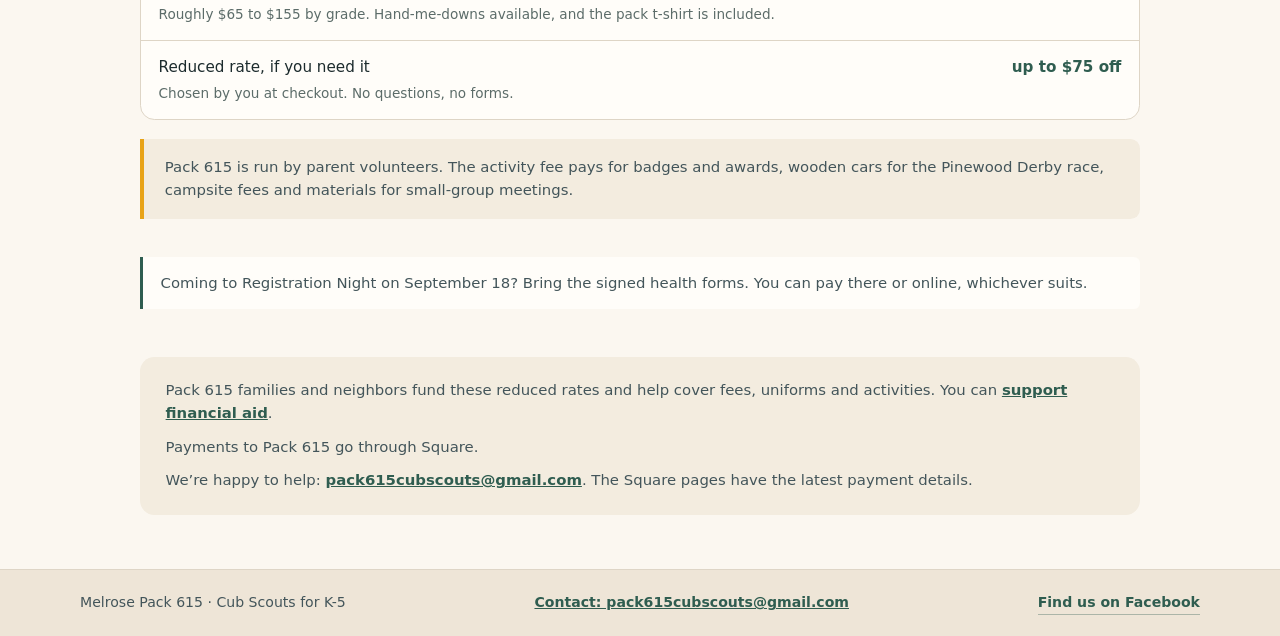
==== commit 051f1637: "One label for the Home link, at every width It said "Back to the main page" on desktop and "Home" on" ====
--- a/register/index.html
+++ b/register/index.html
@@ -57,9 +57,6 @@
          items. It carries one, so the reason is gone and the pack name stays. */
       .pay-nav a { display: inline-flex; align-items: center; min-height: 2.75rem; padding: .5rem .8rem; white-space: nowrap; border-radius: .45rem; color: var(--ink); text-decoration: none; }
       .pay-nav a:hover { background: var(--cream); }
-      .nav-short { display: inline; }
-      .nav-long { display: none; }
-      @media (min-width: 560px) { .nav-short { display: none; } .nav-long { display: inline; } }
       .pay-path > h2 { margin: 0 0 .3rem; font-family: var(--display); font-size: 1.85rem; font-weight: 700; letter-spacing: -.01em; }
       .pay-path > .path-sub { margin: 0 0 1.4rem; color: var(--muted); font-size: 1rem; }
 
@@ -160,7 +157,7 @@
       <div class="header-inner">
         <a class="brand" href="/"><img src="../assets/cub-scouts-logo-black.png" alt=""><span class="brand-name">Melrose Cub <span class="brand-break">Scout Pack 615</span></span></a>
         <nav class="pay-nav" aria-label="Primary navigation">
-          <a class="nav-plain" href="/"><span class="nav-long">Back to the main page</span><span class="nav-short">Home</span></a>
+          <a class="nav-plain" href="/">Home</a>
         </nav>
       </div>
     </header>
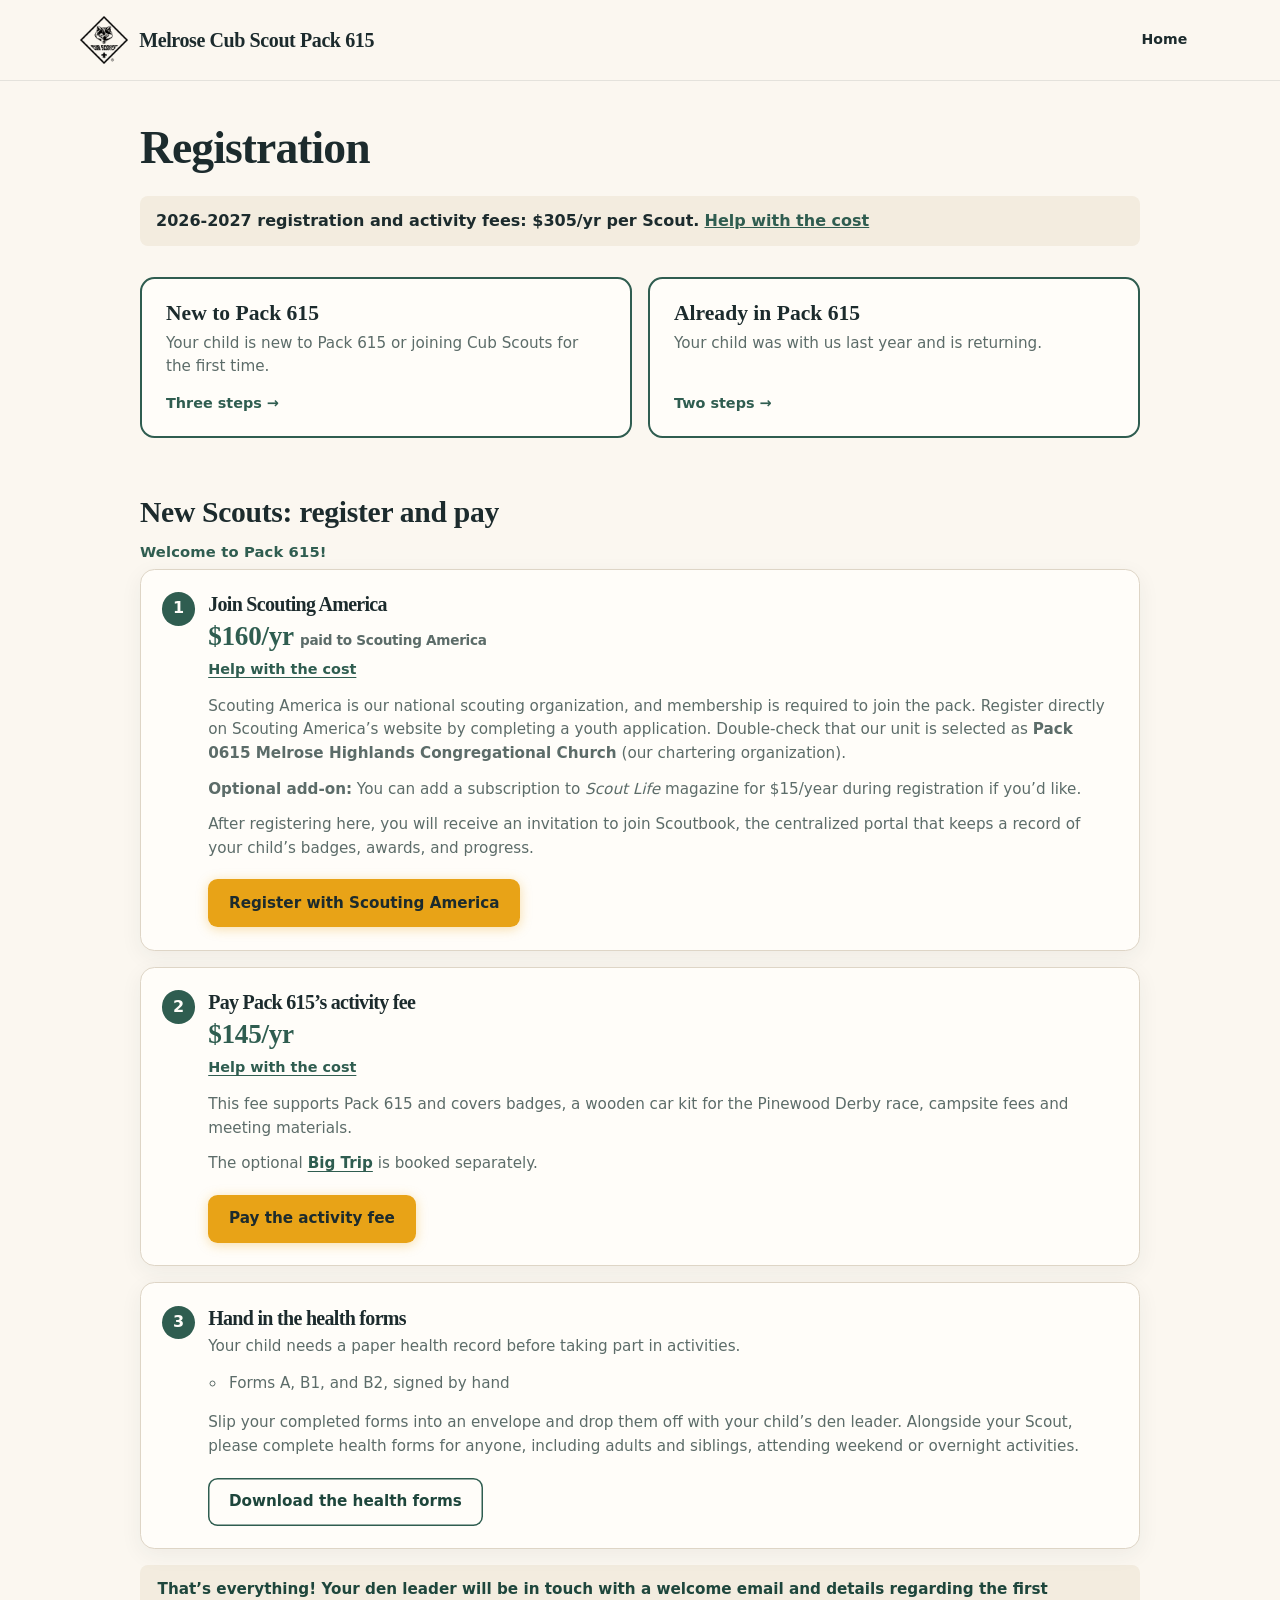
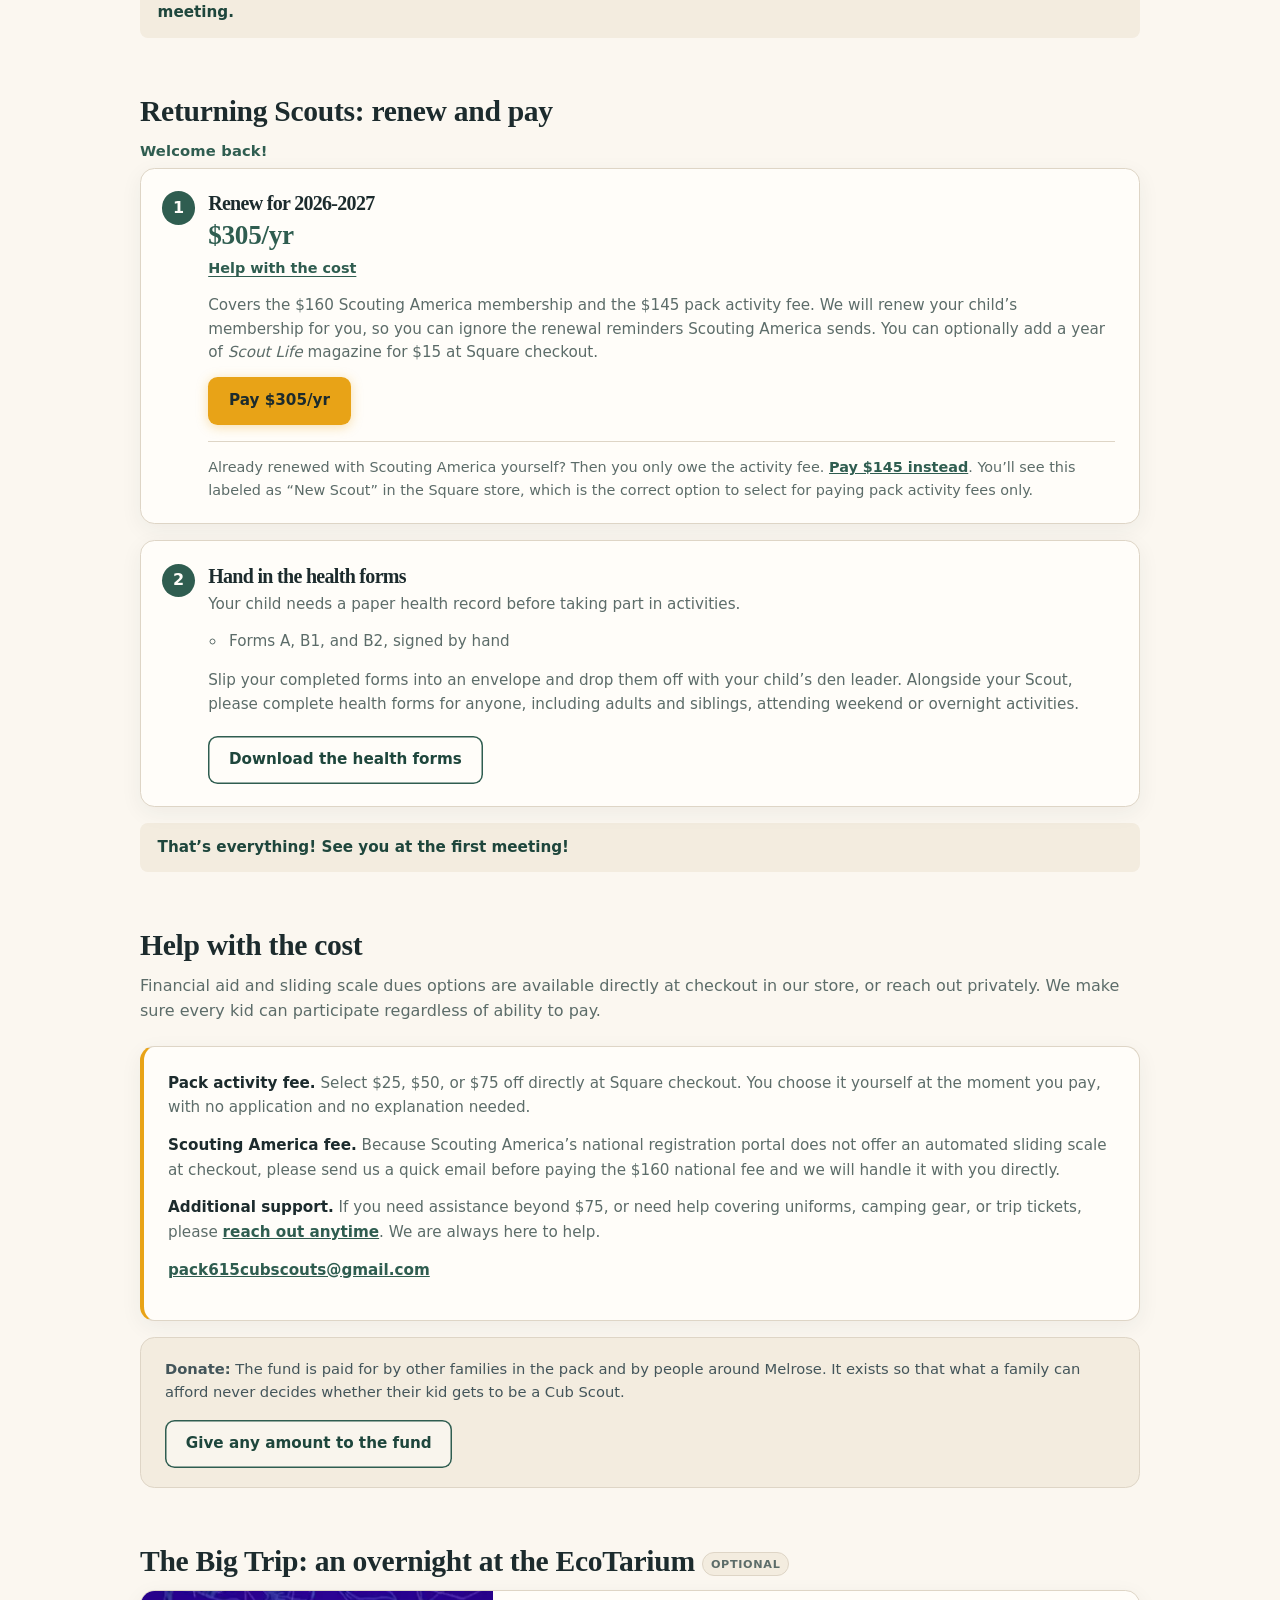
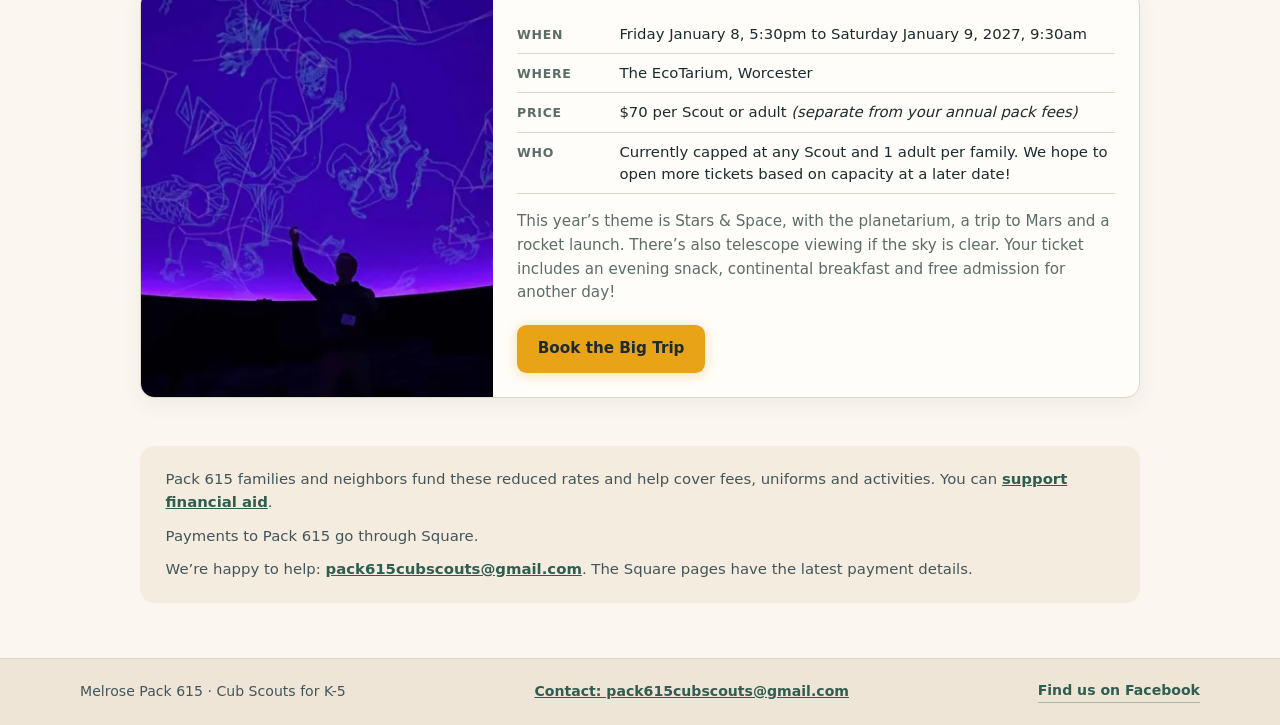
==== commit 6b3b6d38: "Registration page copy revision, and remove three sections Prices carry /yr. Step 1 explains what Sc" ====
--- a/register/index.html
+++ b/register/index.html
@@ -16,11 +16,12 @@
 
       .pay-fork { display: grid; gap: 1rem; margin: 1.9rem 0 0; padding: 0; list-style: none; }
       @media (min-width: 700px) { .pay-fork { grid-template-columns: repeat(2, 1fr); } }
-      .fork-card { display: block; padding: 1.4rem 1.5rem; border: 2px solid var(--pine); border-radius: .9rem; background: var(--white); color: var(--ink); text-decoration: none; transition: background .18s ease, transform .18s ease; }
+      .pay-fork li { display: flex; }
+      .fork-card { display: flex; flex-direction: column; width: 100%; padding: 1.4rem 1.5rem; border: 2px solid var(--pine); border-radius: .9rem; background: var(--white); color: var(--ink); text-decoration: none; transition: background .18s ease, transform .18s ease; }
       .fork-card:hover { background: var(--cream); transform: translateY(-2px); }
       .fork-card strong { display: block; font-family: var(--display); font-size: 1.35rem; font-weight: 700; line-height: 1.2; }
       .fork-card span { display: block; margin-top: .3rem; color: var(--muted); font-size: .95rem; }
-      .fork-card em { display: block; margin-top: .8rem; color: var(--pine); font-size: .9rem; font-weight: 800; font-style: normal; }
+      .fork-card em { display: block; margin-top: auto; padding-top: .8rem; color: var(--pine); font-size: .9rem; font-weight: 800; font-style: normal; }
 
       /* Contents line. This was a row of pill buttons, which read as filters or
          tags rather than as links, and competed with the two fork cards
@@ -173,20 +174,20 @@
         <h1>Registration</h1>
       </div>
 
-      <p class="total-line"><strong>2026-2027 registration and activity fees: $305 per Scout.</strong> <a data-track="cost-help-top" href="#help">Help with the cost</a></p>
+      <p class="total-line"><strong>2026-2027 registration and activity fees: $305/yr per Scout.</strong> <a data-track="cost-help-top" href="#help">Help with the cost</a></p>
 
       <ul class="pay-fork">
         <li>
           <a class="fork-card" data-track="choose-new" href="#new">
             <strong>New to Pack 615</strong>
-            <span>Your child has not been a Cub Scout with us before.</span>
+            <span>Your child is new to Pack 615 or joining Cub Scouts for the first time.</span>
             <em>Three steps &rarr;</em>
           </a>
         </li>
         <li>
           <a class="fork-card" data-track="choose-returning" href="#returning">
             <strong>Already in Pack 615</strong>
-            <span>Your child was with us last year and is coming back.</span>
+            <span>Your child was with us last year and is returning.</span>
             <em>Two steps &rarr;</em>
           </a>
         </li>
@@ -198,34 +199,32 @@
         <ol class="steps">
           <li>
             <h3>Join Scouting America</h3>
-            <p class="step-amount">$160 <span class="amt-sub">paid to Scouting America</span></p>
+            <p class="step-amount">$160/yr <span class="amt-sub">paid to Scouting America</span></p>
             <p class="aid-link"><a data-track="cost-help-national" href="#help">Help with the cost</a></p>
-            <p class="step-note"><strong>This one goes to Scouting America, not to the pack.</strong> You&rsquo;ll register your child and pay on their website. The child or youth application lists our group as Pack 0615 Melrose Highlands Congregational Church, and the adult options are for <a class="text-link" data-track="jump-volunteering" href="#volunteering">volunteers</a>.</p>
-            <p class="step-note">The application also offers <em>Scout Life</em> magazine for $15 a year, if you want it.</p>
-            <p class="step-note">Scoutbook keeps a record of your child&rsquo;s badges and progress. You&rsquo;ll get an invitation by email.</p>
+            <p class="step-note">Scouting America is our national scouting organization, and membership is required to join the pack. Register directly on Scouting America&rsquo;s website by completing a youth application. Double-check that our unit is selected as <strong>Pack 0615 Melrose Highlands Congregational Church</strong> (our chartering organization).</p>
+            <p class="step-note"><strong>Optional add-on:</strong> You can add a subscription to <em>Scout Life</em> magazine for $15/year during registration if you&rsquo;d like.</p>
+            <p class="step-note">After registering here, you will receive an invitation to join Scoutbook, the centralized portal that keeps a record of your child&rsquo;s badges, awards, and progress.</p>
             <a class="button button-primary" data-track="new-step-1-scouting-america" href="https://my.scouting.org/VES/OnlineReg/1.0.0/?tu=UF-MB-227paa0615" target="_blank" rel="noopener noreferrer">Register with Scouting America<span class="visually-hidden"> (opens in a new tab)</span></a>
           </li>
           <li>
             <h3>Pay Pack 615&rsquo;s activity fee</h3>
-            <p class="step-amount">$145</p>
+            <p class="step-amount">$145/yr</p>
             <p class="aid-link"><a data-track="cost-help-new" href="#help">Help with the cost</a></p>
             <p class="step-note">This fee supports Pack 615 and covers badges, a wooden car kit for the Pinewood Derby race, campsite fees and meeting materials.</p>
-            <p class="step-note">The optional <a class="text-link" data-track="jump-bigtrip" href="#bigtrip">Big Trip</a> is booked separately. You can also see the <a class="text-link" data-track="jump-breakdown" href="#breakdown">full cost breakdown</a>.</p>
+            <p class="step-note">The optional <a class="text-link" data-track="jump-bigtrip" href="#bigtrip">Big Trip</a> is booked separately.</p>
             <a class="button button-primary" data-track="new-step-2-activity-fee" href="https://cub-scout-pack-615.square.site/product/pack-615-annual-activity-fee-for-new-scouts-2026-2027-/K3UUQYSECRKVDFJDXLRHYE5B" target="_blank" rel="noopener noreferrer">Pay the activity fee<span class="visually-hidden"> for new Scouts, opens Square in a new tab</span></a>
           </li>
           <li>
             <h3>Hand in the health forms</h3>
             <p class="step-note">Your child needs a paper health record before taking part in activities.</p>
             <ul class="check">
-              <li>Forms A, B1 and B2, signed by hand</li>
-              <li>A copy of their immunization record</li>
-              <li>A copy of your insurance card</li>
+              <li>Forms A, B1, and B2, signed by hand</li>
             </ul>
-            <p class="step-note">Put it all in a sealed envelope and give it to your child&rsquo;s den leader. Anyone attending a weekend trip needs their own health record, adults included.</p>
+            <p class="step-note">Slip your completed forms into an envelope and drop them off with your child&rsquo;s den leader. Alongside your Scout, please complete health forms for anyone, including adults and siblings, attending weekend or overnight activities.</p>
             <a class="button button-outline" data-track="health-forms" href="https://filestore.scouting.org/filestore/HealthSafety/pdf/680-001_AB.pdf" target="_blank" rel="noopener noreferrer">Download the health forms<span class="visually-hidden"> (PDF, opens in a new tab)</span></a>
           </li>
         </ol>
-        <p class="done">That is everything. Your den leader will be in touch about the first meeting.</p>
+        <p class="done">That&rsquo;s everything! Your den leader will be in touch with a welcome email and details regarding the first meeting.</p>
       </section>
 
       <section class="pay-path" id="returning" aria-labelledby="returning-heading">
@@ -234,42 +233,40 @@
         <ol class="steps">
           <li>
             <h3>Renew for 2026-2027</h3>
-            <p class="step-amount">$305</p>
+            <p class="step-amount">$305/yr</p>
             <p class="aid-link"><a data-track="cost-help-returning" href="#help">Help with the cost</a></p>
-            <p class="step-note">Covers the $160 Scouting America membership and the $145 pack activity fee. We renew your child&rsquo;s membership for you, so you can ignore the renewal reminders Scouting America sends. You can add a year of <em>Scout Life</em> magazine for $15 at Square checkout.</p>
-            <a class="button button-primary" data-track="returning-renew" href="https://cub-scout-pack-615.square.site/product/pack-615-annual-activity-fee-for-returning-scouts-2026-2027-/QRHUWHSKV26BSYASTLAPGGGP" target="_blank" rel="noopener noreferrer">Pay $305<span class="visually-hidden">, membership renewal and activity fee, opens Square in a new tab</span></a>
-
-            <p class="alt-route">Already renewed with Scouting America yourself? Then you owe the activity fee only. <a data-track="returning-already-renewed" href="https://cub-scout-pack-615.square.site/product/pack-615-annual-activity-fee-for-new-scouts-2026-2027-/K3UUQYSECRKVDFJDXLRHYE5B" target="_blank" rel="noopener noreferrer">Pay $145 instead<span class="visually-hidden"> (opens Square in a new tab)</span></a>. Square labels that one &ldquo;new Scout&rdquo;, and it is the right one.</p>
+            <p class="step-note">Covers the $160 Scouting America membership and the $145 pack activity fee. We will renew your child&rsquo;s membership for you, so you can ignore the renewal reminders Scouting America sends. You can optionally add a year of <em>Scout Life</em> magazine for $15 at Square checkout.</p>
+            <a class="button button-primary" data-track="returning-renew" href="https://cub-scout-pack-615.square.site/product/pack-615-annual-activity-fee-for-returning-scouts-2026-2027-/QRHUWHSKV26BSYASTLAPGGGP" target="_blank" rel="noopener noreferrer">Pay $305/yr<span class="visually-hidden">, membership renewal and activity fee, opens Square in a new tab</span></a>
+
+            <p class="alt-route">Already renewed with Scouting America yourself? Then you only owe the activity fee. <a data-track="returning-already-renewed" href="https://cub-scout-pack-615.square.site/product/pack-615-annual-activity-fee-for-new-scouts-2026-2027-/K3UUQYSECRKVDFJDXLRHYE5B" target="_blank" rel="noopener noreferrer">Pay $145 instead<span class="visually-hidden"> (opens Square in a new tab)</span></a>. You&rsquo;ll see this labeled as &ldquo;New Scout&rdquo; in the Square store, which is the correct option to select for paying pack activity fees only.</p>
           </li>
           <li>
             <h3>Hand in the health forms</h3>
             <p class="step-note">Your child needs a paper health record before taking part in activities.</p>
             <ul class="check">
-              <li>Forms A, B1 and B2, signed by hand</li>
-              <li>A copy of their immunization record</li>
-              <li>A copy of your insurance card</li>
+              <li>Forms A, B1, and B2, signed by hand</li>
             </ul>
-            <p class="step-note">Put it all in a sealed envelope and give it to your child&rsquo;s den leader. Anyone attending a weekend trip needs their own health record, adults included.</p>
+            <p class="step-note">Slip your completed forms into an envelope and drop them off with your child&rsquo;s den leader. Alongside your Scout, please complete health forms for anyone, including adults and siblings, attending weekend or overnight activities.</p>
             <a class="button button-outline" data-track="health-forms" href="https://filestore.scouting.org/filestore/HealthSafety/pdf/680-001_AB.pdf" target="_blank" rel="noopener noreferrer">Download the health forms<span class="visually-hidden"> (PDF, opens in a new tab)</span></a>
           </li>
         </ol>
-        <p class="done">That is everything. See you at the first meeting.</p>
+        <p class="done">That&rsquo;s everything! See you at the first meeting!</p>
 
       </section>
 
       <section class="pay-path" id="help" aria-labelledby="help-heading">
         <h2 id="help-heading">Help with the cost</h2>
-        <p class="path-sub">Pack 615 keeps a fund for exactly this.</p>
+        <p class="path-sub">Financial aid and sliding scale dues options are available directly at checkout in our store, or reach out privately. We make sure every kid can participate regardless of ability to pay.</p>
 
         <div class="help-card">
-          <p><strong>The pack&rsquo;s activity fee.</strong> Take $25, $50 or $75 off at the Square checkout. You choose it yourself, at the moment you pay. No application and no explanation needed.</p>
-          <p><strong>The Scouting America fee.</strong> There is no reduced option on their site, so email us before you pay the $160 and we will work it out with you.</p>
-          <p><strong>If that still is not enough.</strong> A bigger gap than $75, or uniforms, gear and trip tickets on top. <a data-track="cost-help-email-2" href="mailto:pack615cubscouts@gmail.com">Email us</a>. We would much rather hear from you.</p>
+          <p><strong>Pack activity fee.</strong> Select $25, $50, or $75 off directly at Square checkout. You choose it yourself at the moment you pay, with no application and no explanation needed.</p>
+          <p><strong>Scouting America fee.</strong> Because Scouting America&rsquo;s national registration portal does not offer an automated sliding scale at checkout, please send us a quick email before paying the $160 national fee and we will handle it with you directly.</p>
+          <p><strong>Additional support.</strong> If you need assistance beyond $75, or need help covering uniforms, camping gear, or trip tickets, please <a data-track="cost-help-email-2" href="mailto:pack615cubscouts@gmail.com">reach out anytime</a>. We are always here to help.</p>
           <p class="help-mail"><a data-track="cost-help-email" href="mailto:pack615cubscouts@gmail.com">pack615cubscouts@gmail.com</a></p>
         </div>
 
         <div class="give-card">
-          <p>The fund is paid for by other families in the pack and by people around Melrose. It exists so that what a family can afford never decides whether their kid gets to be a Cub Scout.</p>
+          <p><strong>Donate:</strong> The fund is paid for by other families in the pack and by people around Melrose. It exists so that what a family can afford never decides whether their kid gets to be a Cub Scout.</p>
           <a class="button button-outline" data-track="pay-financial-aid" href="https://cub-scout-pack-615.square.site/product/pack-financial-aid-donation/4" target="_blank" rel="noopener noreferrer">Give any amount to the fund<span class="visually-hidden"> (opens Square in a new tab)</span></a>
         </div>
       </section>
@@ -289,65 +286,15 @@
             <dl class="facts">
               <div><dt>When</dt><dd>Friday January 8, 5:30pm to Saturday January 9, 2027, 9:30am</dd></div>
               <div><dt>Where</dt><dd>The EcoTarium, Worcester</dd></div>
-              <div><dt>Price</dt><dd>$70 per Scout or adult. Not covered by the activity fee.</dd></div>
-              <div><dt>Who</dt><dd>A ticket for each Scout, plus one adult per family. No siblings who are not Scouts.</dd></div>
-              <div><dt>Tickets</dt><dd>Limited, and non-refundable</dd></div>
+              <div><dt>Price</dt><dd>$70 per Scout or adult <em>(separate from your annual pack fees)</em></dd></div>
+              <div><dt>Who</dt><dd>Currently capped at any Scout and 1 adult per family. We hope to open more tickets based on capacity at a later date!</dd></div>
             </dl>
-            <p>This year&rsquo;s theme is Stars &amp; Space, with the planetarium, a trip to Mars and a rocket launch. There&rsquo;s also telescope viewing if the sky is clear. Your ticket includes an evening snack, continental breakfast and free admission for another day.</p>
+            <p>This year&rsquo;s theme is Stars &amp; Space, with the planetarium, a trip to Mars and a rocket launch. There&rsquo;s also telescope viewing if the sky is clear. Your ticket includes an evening snack, continental breakfast and free admission for another day!</p>
             <a class="button button-primary" data-track="pay-ecotarium" href="https://cub-scout-pack-615.square.site/product/big-trip-2026-ecotarium-sleepover-january-8/7EASFEZSZ256WSUDQSMFPQBF" target="_blank" rel="noopener noreferrer">Book the Big Trip<span class="visually-hidden"> (opens Square in a new tab)</span></a>
           </div>
         </div>
       </section>
 
-
-      <section class="pay-path" id="volunteering" aria-labelledby="volunteering-heading">
-        <h2 id="volunteering-heading">Volunteering as an adult</h2>
-        <p class="path-sub">Optional.</p>
-
-        <ol class="steps single">
-          <li>
-            <h3>Register as an adult volunteer</h3>
-            <p class="step-amount">$80 <span class="amt-sub">the pack pays you back</span></p>
-            <p class="step-note">If you take an official role, such as den leader for a group of children in the same grade, register with Scouting America. The $80 fee covers a background check and insurance. Pay it during the application, and Pack 615 will reimburse you.</p>
-            <p class="step-note">You can attend meetings and events without registering as a volunteer. In the application, choose &lsquo;applying for myself&rsquo;. Choose &lsquo;both&rsquo; to register an adult and a child.</p>
-            <a class="button button-outline" data-track="volunteer-register" href="https://my.scouting.org/VES/OnlineReg/1.0.0/?tu=UF-MB-227paa0615" target="_blank" rel="noopener noreferrer">Register as a volunteer<span class="visually-hidden"> (opens Scouting America in a new tab)</span></a>
-          </li>
-        </ol>
-
-        <div class="aside-note">
-          <p>Most families attend meetings for a while before volunteering.</p>
-        </div>
-      </section>
-
-      <section class="pay-path" id="breakdown" aria-labelledby="breakdown-heading">
-        <h2 id="breakdown-heading">Cost breakdown</h2>
-        <p class="path-sub">Who receives each payment.</p>
-
-        <div class="table-scroll">
-          <table class="money-table">
-            <caption class="visually-hidden">Pack 615 costs for the 2026-2027 year, and who receives each payment.</caption>
-            <thead>
-              <tr><th scope="col">What</th><th scope="col">Goes to</th><th scope="col">Amount</th></tr>
-            </thead>
-            <tbody>
-              <tr><td>Scouting America membership</td><td>Scouting America</td><td>$160</td></tr>
-              <tr><td>Pack 615 activity fee</td><td>Pack 615</td><td>$145</td></tr>
-              <tr class="row-total"><td>Standard cost <strong>per Scout</strong></td><td></td><td>$305</td></tr>
-              <tr><td><em>Scout Life</em> magazine, optional<br><span class="row-sub">New families opt in at Scouting America; returning families in the Square checkout.</span></td><td>Scouting America</td><td>$15</td></tr>
-              <tr><td>Big Trip ticket, optional<br><span class="row-sub">Per person. One adult per family.</span></td><td>Pack 615</td><td>$70</td></tr>
-              <tr><td>Adult volunteer registration, optional<br><span class="row-sub">Only for a named role. The pack pays you back.</span></td><td>Scouting America</td><td>$80</td></tr>
-              <tr><td>Uniform<br><span class="row-sub">Roughly $65 to $155 by grade. Hand-me-downs available, and the pack t-shirt is included.</span></td><td>Scout Shop</td><td>extra</td></tr>
-              <tr class="row-credit"><td>Reduced rate, if you need it<br><span class="row-sub">Chosen by you at checkout. No questions, no forms.</span></td><td></td><td>up to $75 off</td></tr>
-            </tbody>
-          </table>
-        </div>
-
-        <div class="aside-note">
-          <p>Pack 615 is run by parent volunteers. The activity fee pays for badges and awards, wooden cars for the Pinewood Derby race, campsite fees and materials for small-group meetings.</p>
-        </div>
-      </section>
-
-      <p class="bring" id="bring">Coming to Registration Night on September 18? Bring the signed health forms. You can pay there or online, whichever suits.</p>
 
       <div class="pay-foot">
         <p>Pack 615 families and neighbors fund these reduced rates and help cover fees, uniforms and activities. You can <a data-track="jump-donate" href="#help">support financial aid</a>.</p>
